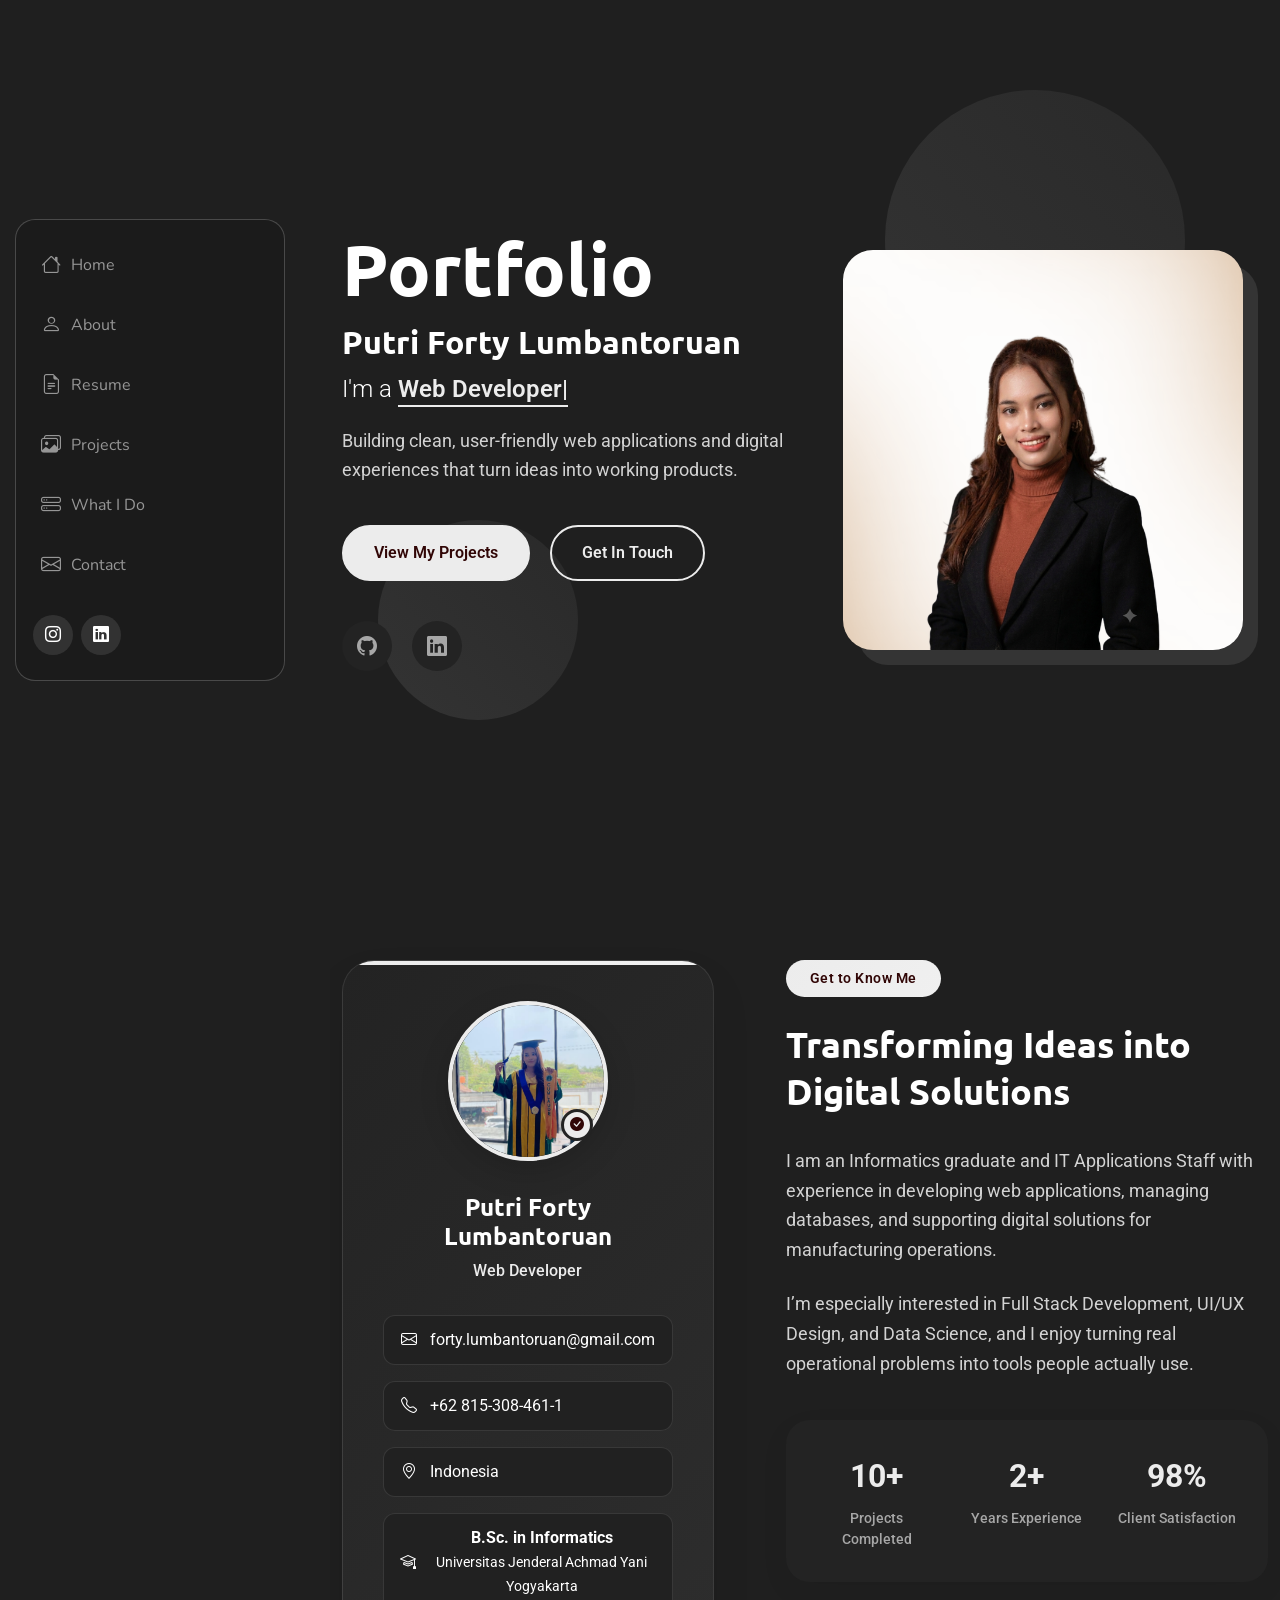
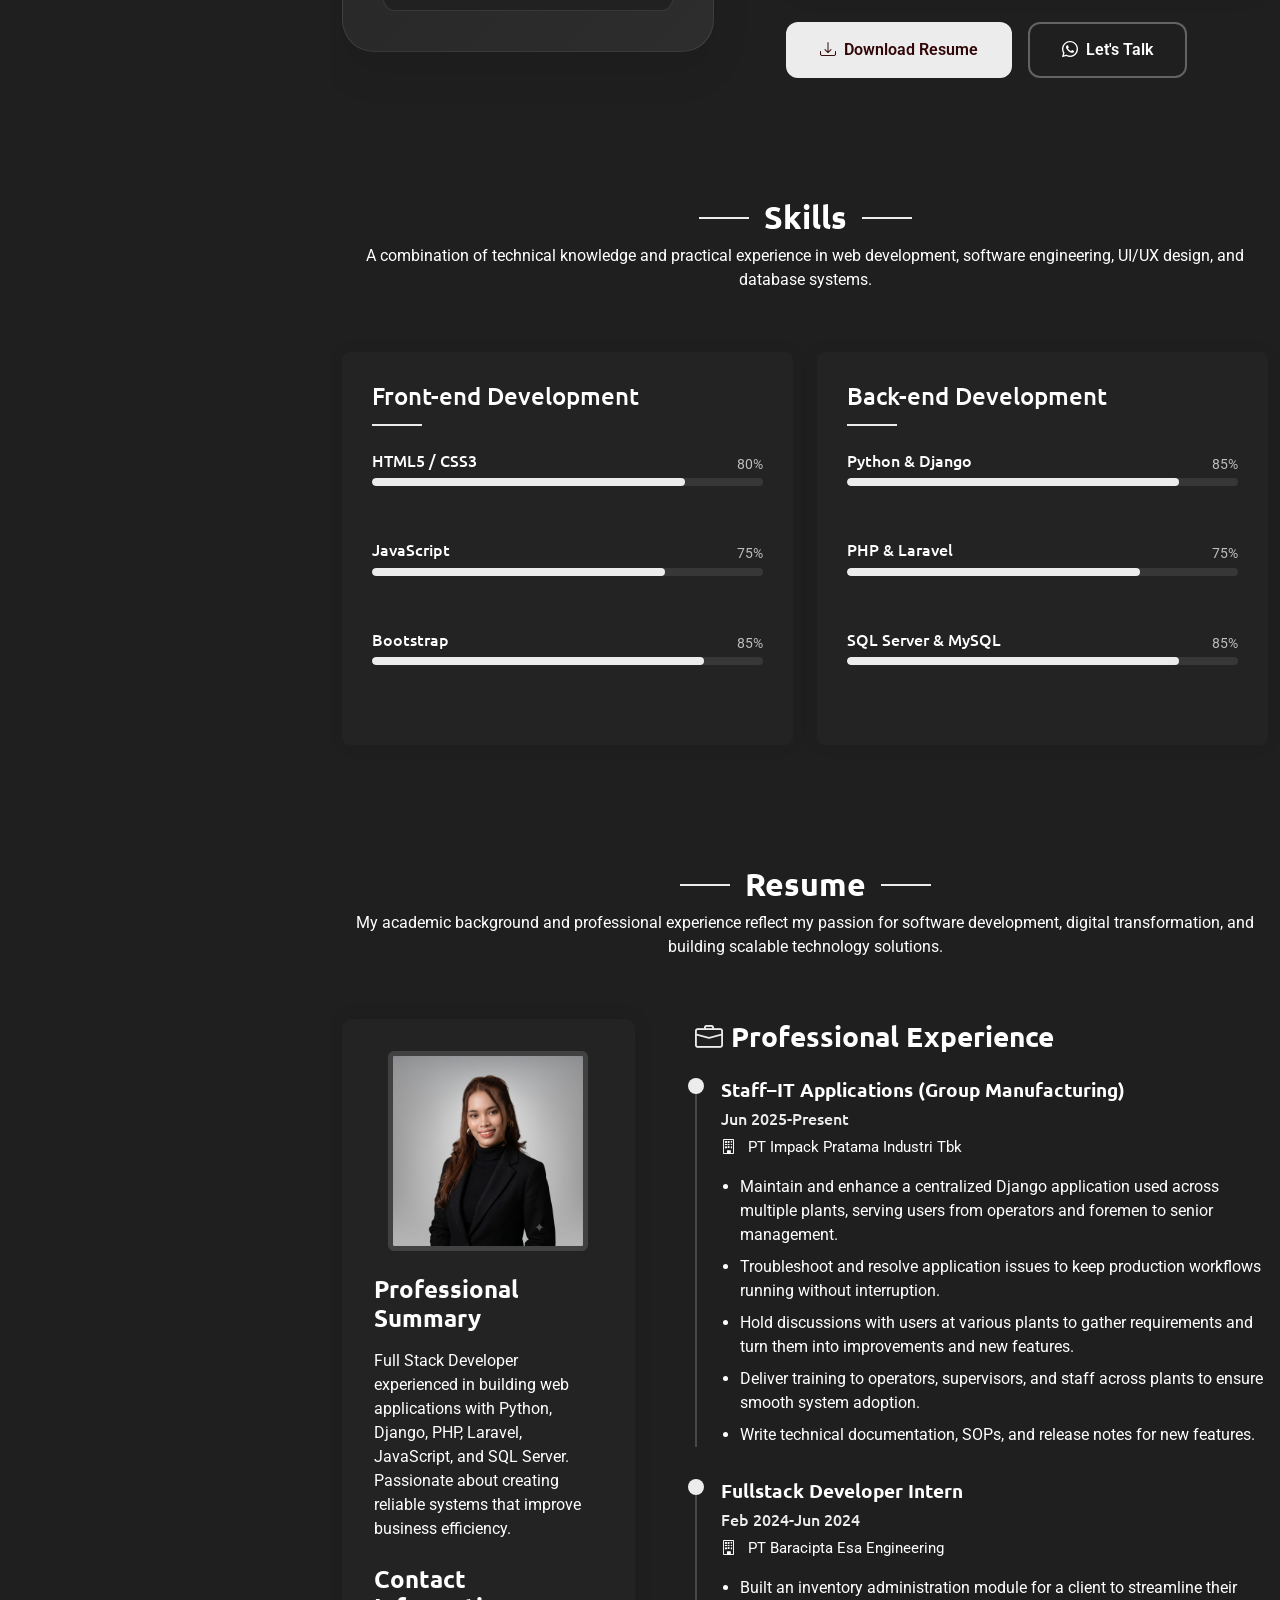
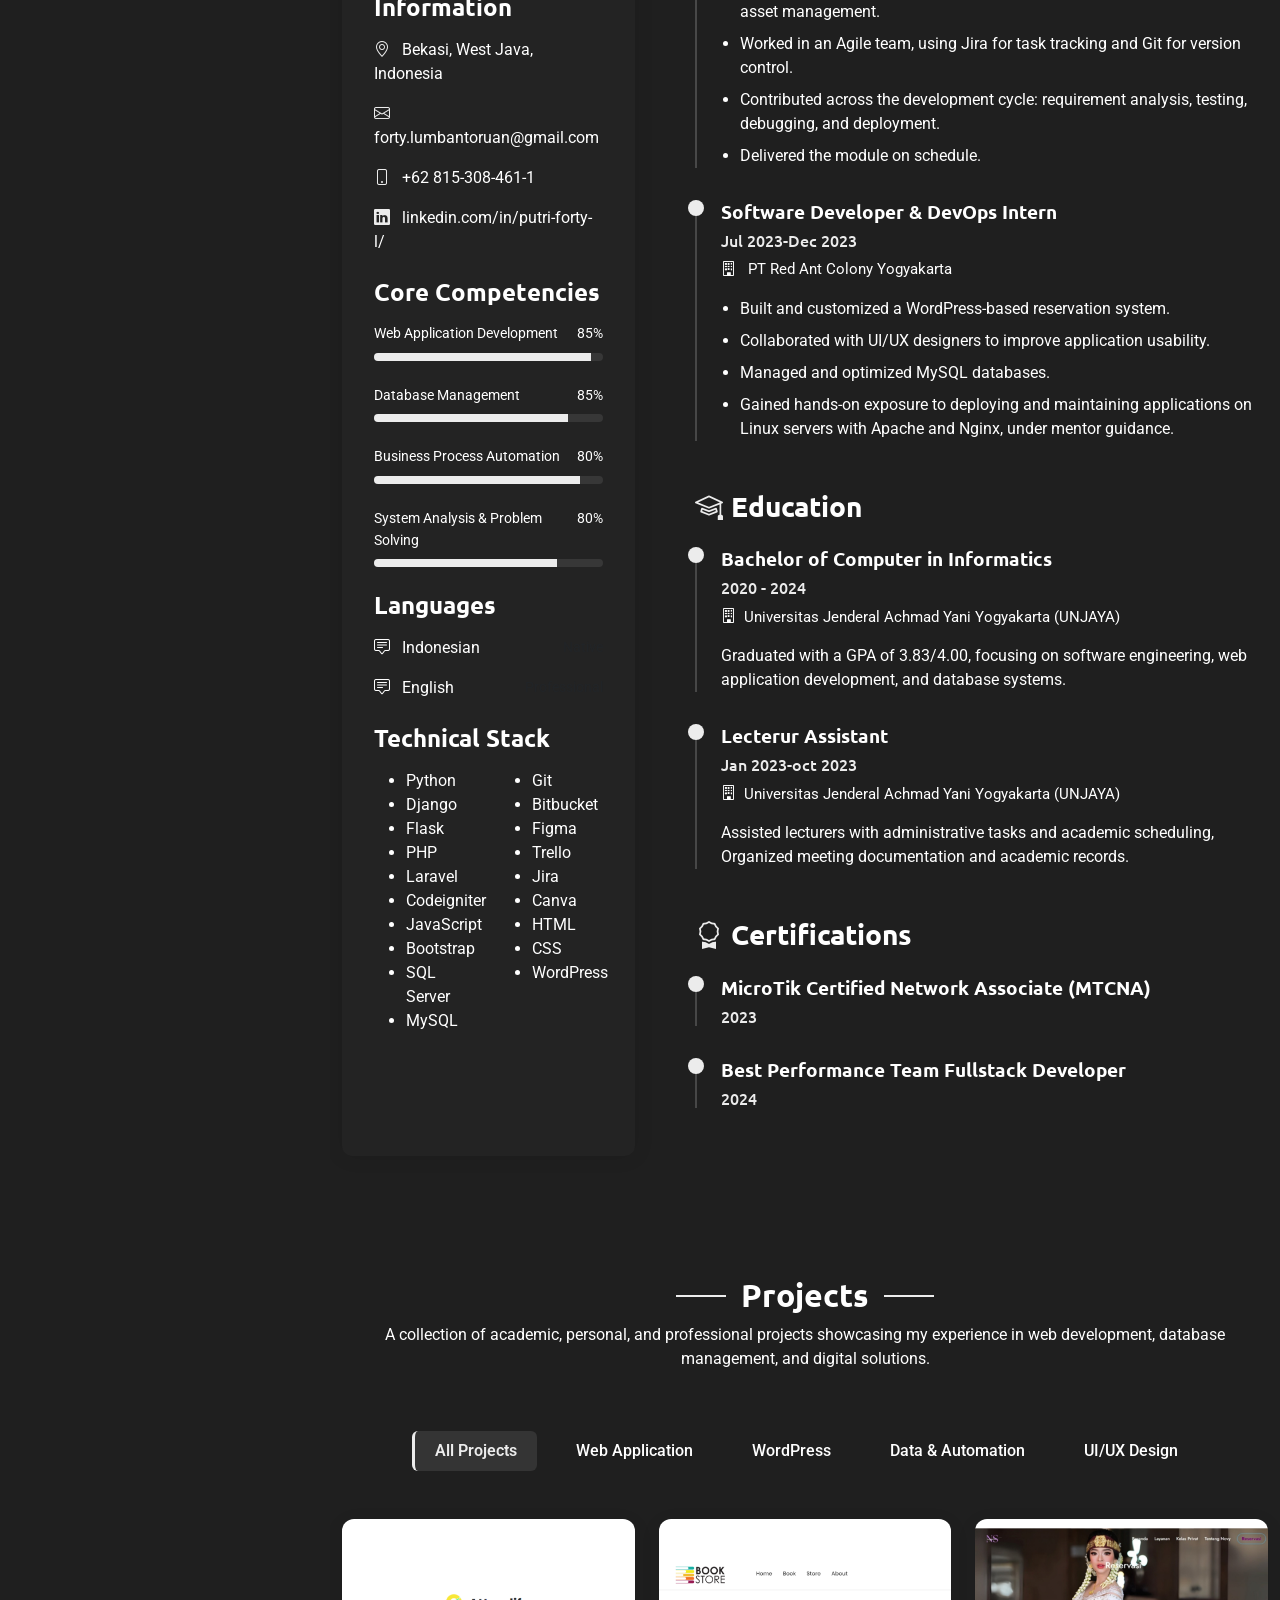
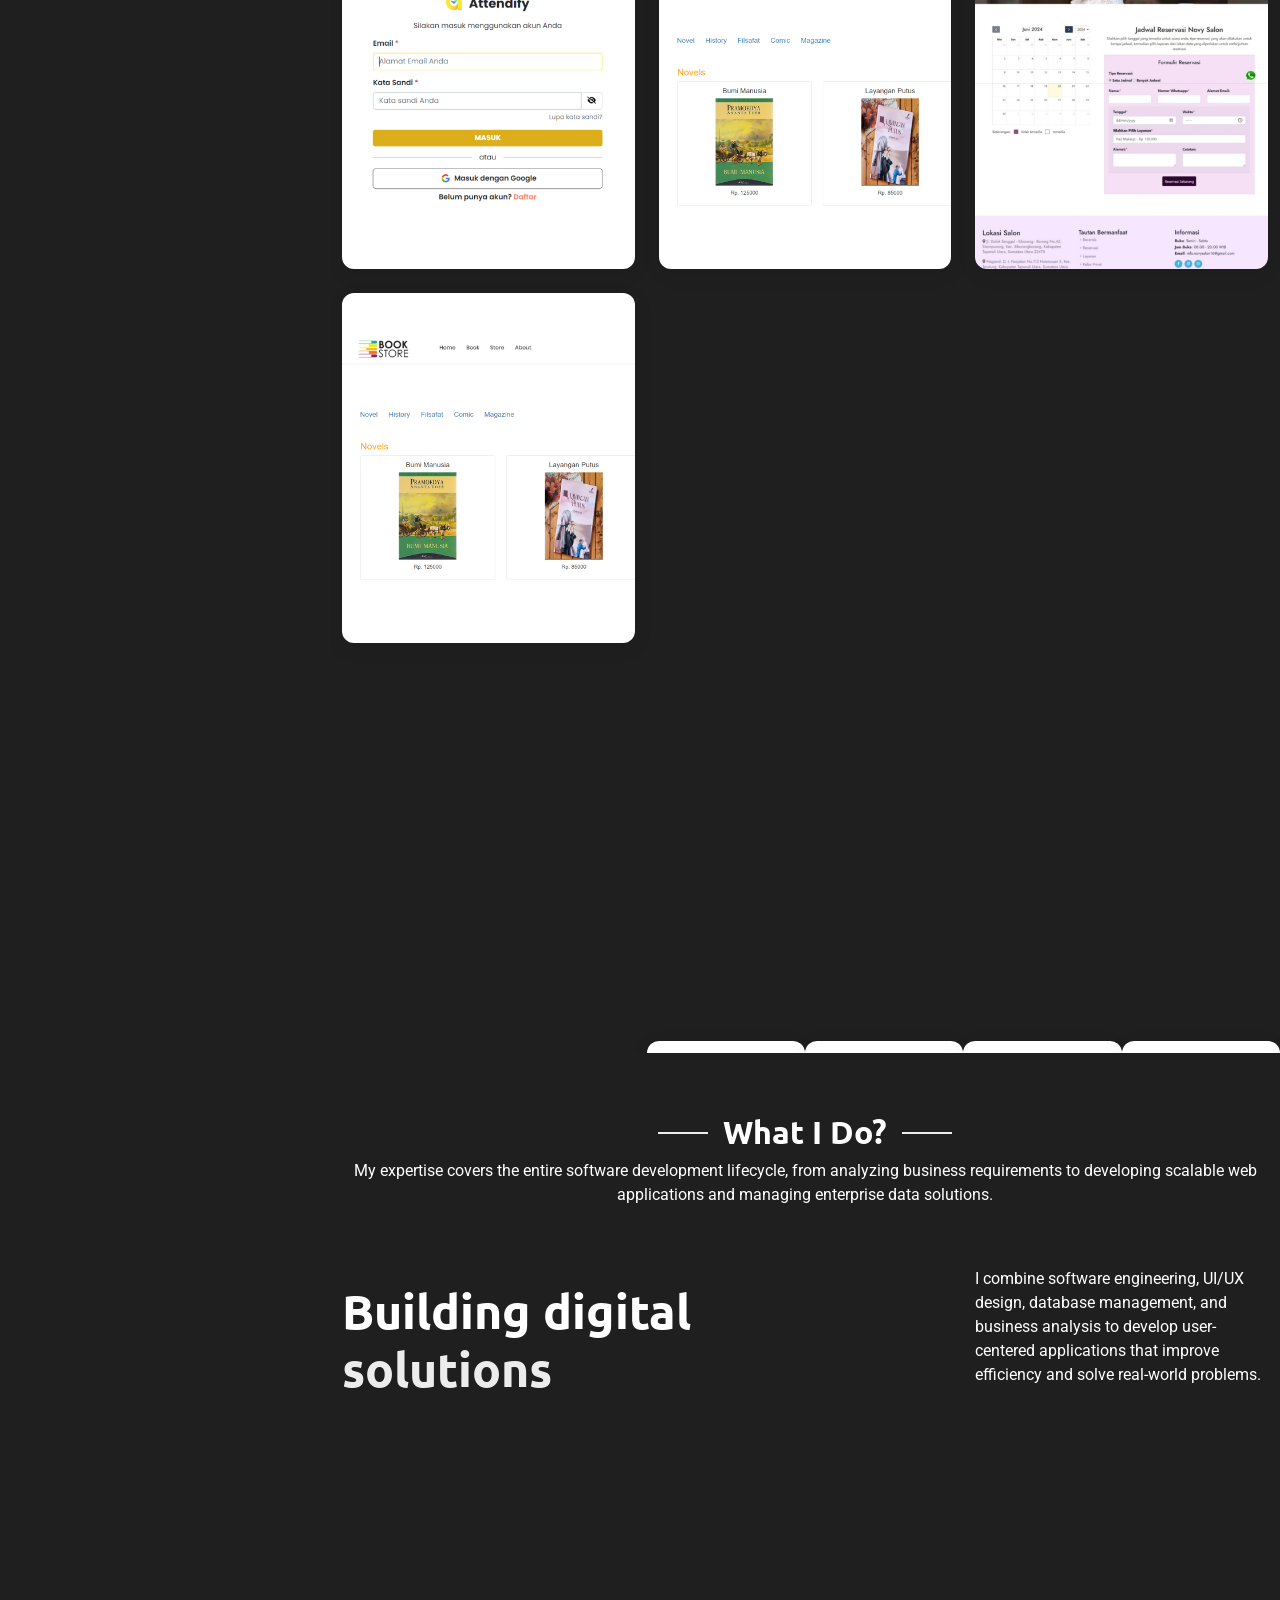
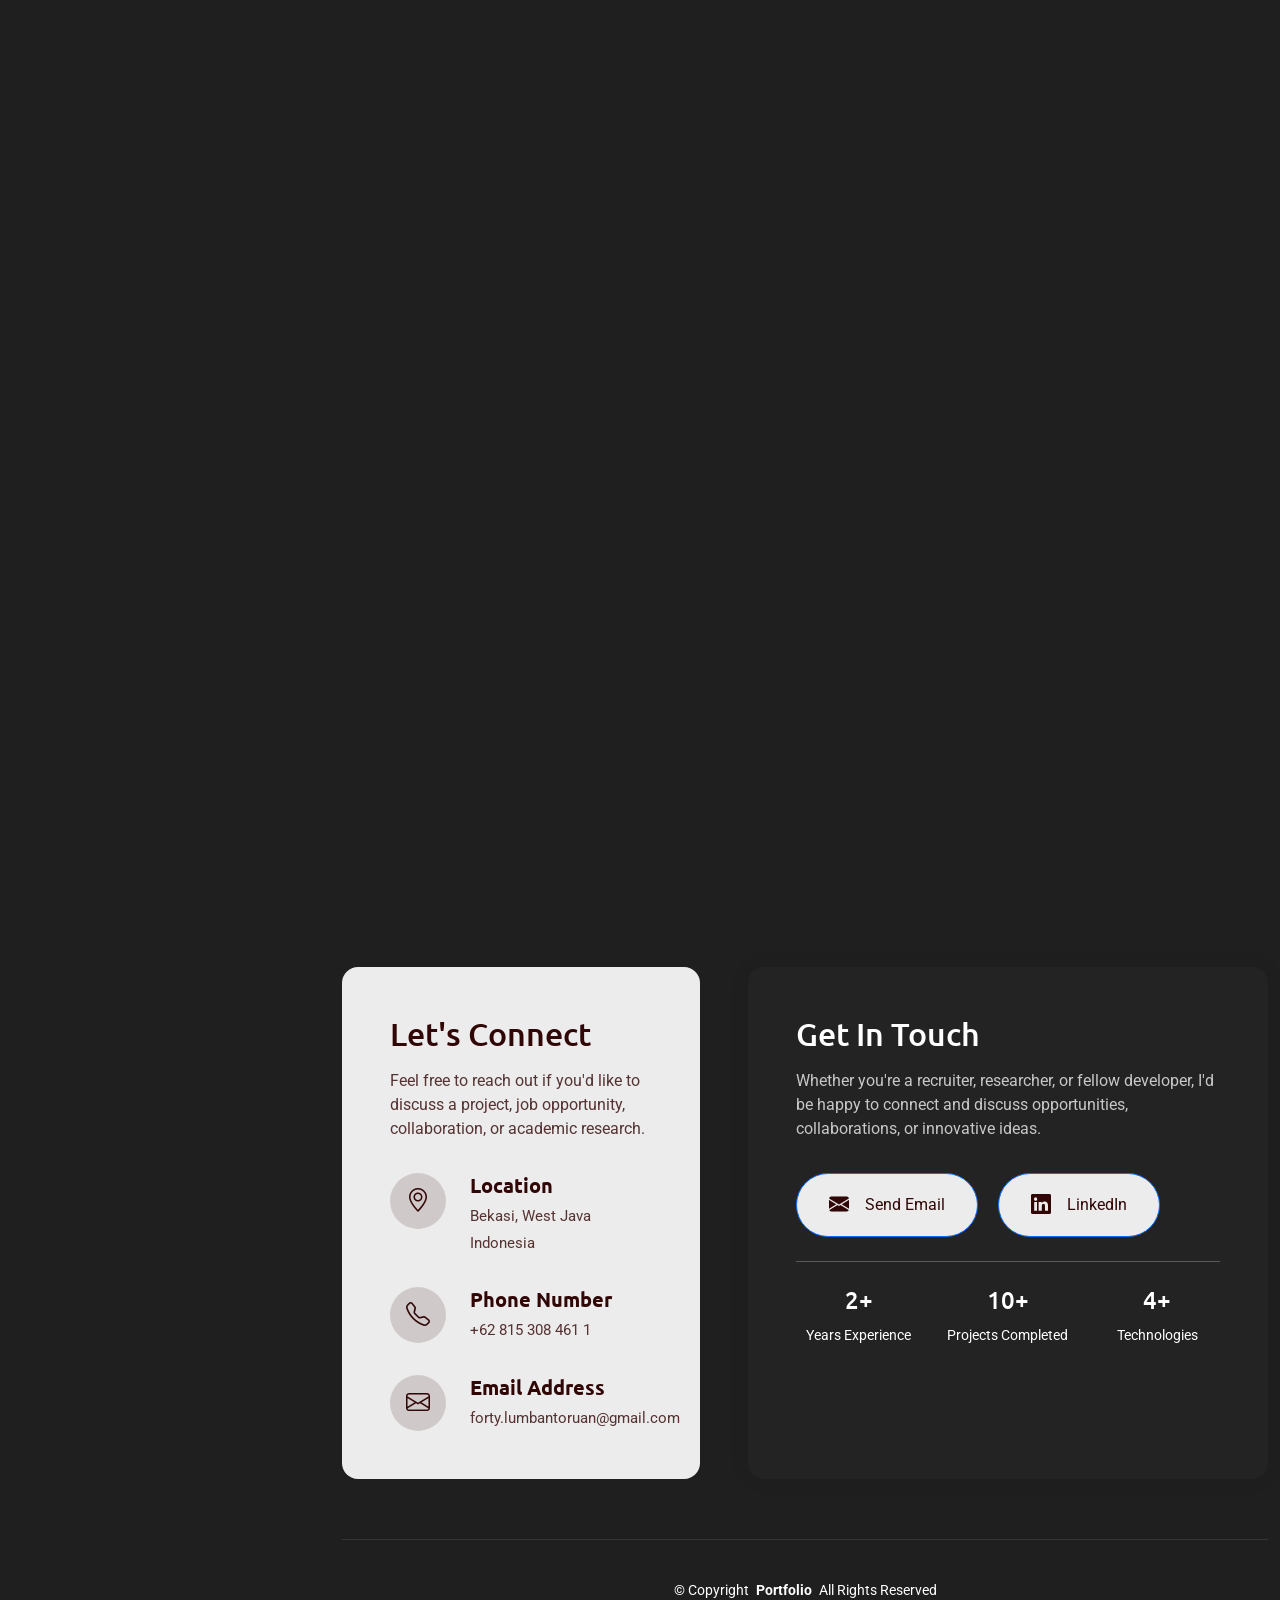
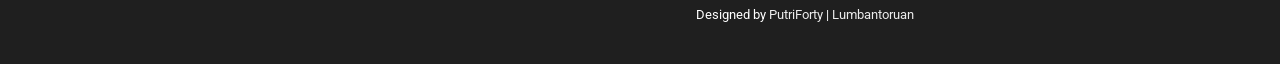
==== index.html @ 6dafd7f1 "Uncomment portfolio item in index.html" ====
<!DOCTYPE html>
<html lang="en">

<head>
  <meta charset="utf-8">
  <meta content="width=device-width, initial-scale=1.0" name="viewport">
  <title>Portfolio - Putri Forty Lumbantoruan</title>
  <meta name="description" content="">
  <meta name="keywords" content="">

  <!-- Favicons -->
  <link href="assets/img/favicon.png" rel="icon">
  <link href="assets/img/apple-touch-icon.png" rel="apple-touch-icon">

  <!-- Fonts -->
  <link href="https://fonts.googleapis.com" rel="preconnect">
  <link href="https://fonts.gstatic.com" rel="preconnect" crossorigin>
  <link href="https://fonts.googleapis.com/css2?family=Roboto:ital,wght@0,100;0,300;0,400;0,500;0,700;0,900;1,100;1,300;1,400;1,500;1,700;1,900&family=Ubuntu:ital,wght@0,300;0,400;0,500;0,700;1,300;1,400;1,500;1,700&family=Nunito:ital,wght@0,200;0,300;0,400;0,500;0,600;0,700;0,800;0,900;1,200;1,300;1,400;1,500;1,600;1,700;1,800;1,900&display=swap" rel="stylesheet">

  <!-- Vendor CSS Files -->
  <link href="assets/vendor/bootstrap/css/bootstrap.min.css" rel="stylesheet">
  <link href="assets/vendor/bootstrap-icons/bootstrap-icons.css" rel="stylesheet">
  <link href="assets/vendor/aos/aos.css" rel="stylesheet">
  <link href="assets/vendor/glightbox/css/glightbox.min.css" rel="stylesheet">
  <link href="assets/vendor/swiper/swiper-bundle.min.css" rel="stylesheet">
  
  <!-- Main CSS File -->
  <link href="assets/css/main.css" rel="stylesheet">

</head>

<body class="index-page">
  <header id="header" class="header dark-background d-flex flex-column justify-content-center">
    <i class="header-toggle d-xl-none bi bi-list"></i>
    <div class="header-container d-flex flex-column align-items-start">
      <nav id="navmenu" class="navmenu">
        <ul>
          <li><a href="#home" class="active"><i class="bi bi-house navicon"></i>Home</a></li>
          <li><a href="#about"><i class="bi bi-person navicon"></i> About</a></li>
          <li><a href="#resume"><i class="bi bi-file-earmark-text navicon"></i> Resume</a></li>
          <li><a href="#portfolio"><i class="bi bi-images navicon"></i> Projects</a></li>
          <li><a href="#services"><i class="bi bi-hdd-stack navicon"></i> What I Do</a></li>
          <li><a href="#contact"><i class="bi bi-envelope navicon"></i> Contact</a></li>
        </ul>
      </nav>

      <div class="social-links text-center">
        <!-- <a href="#" class="twitter"><i class="bi bi-twitter-x"></i></a>
        <a href="#" class="facebook"><i class="bi bi-facebook"></i></a> -->
        <a href="https://www.instagram.com/pfortyyy" class="instagram"><i class="bi bi-instagram"></i></a>
        <!-- <a href="#" class="google-plus"><i class="bi bi-skype"></i></a> -->
        <a href="https://www.linkedin.com/in/putri-forty-l/" class="linkedin"><i class="bi bi-linkedin"></i></a>
      </div>

    </div>

  </header>

  <main class="main">

    <!-- Hero Section -->
    <section id="hero" class="hero section">

      <div class="background-elements">
        <div class="bg-circle circle-1"></div>
        <div class="bg-circle circle-2"></div>
      </div>

      <div class="hero-content">

        <div class="container">
          <div class="row align-items-center">

            <div class="col-lg-6" data-aos="fade-right" data-aos-delay="100">
              <div class="hero-text">
                <h1>Portfolio<span class="accent-text"></span></h1>
                <h2>Putri Forty Lumbantoruan</h2>
                <p class="lead">I'm a <span class="typed" data-typed-items="Web Developer, UI/UX Designer, Wordpress Developer"></span></p>
                <p class="description">
                  Building clean, user-friendly web applications and digital experiences that turn ideas into working products.
                </p>

                <div class="hero-actions">
                  <a href="#portfolio" class="btn btn-primary">View My Projects</a>
                  <a href="#contact" class="btn btn-outline">Get In Touch</a>
                </div>

                <div class="social-links">
                  <!-- <a href="#"><i class="bi bi-dribbble"></i></a>
                  <a href="#"><i class="bi bi-behance"></i></a> -->
                  <a href="https://github.com/pfortyyy/"><i class="bi bi-github"></i></a>
                  <a href="https://www.linkedin.com/in/putri-forty-l/"><i class="bi bi-linkedin"></i></a>
                </div>
              </div>
            </div>

            <div class="col-lg-6" data-aos="fade-left" data-aos-delay="200">
              <div class="hero-visual">
                <div class="profile-container">
                  <div class="profile-background"></div>
                  <img src="assets/img/profile/profile1.png" alt="Putri Forty" class="profile-image">
                </div>
              </div>
            </div>

          </div>
        </div>
      </div>

    </section><!-- /Hero Section -->

    <!-- About Section -->
    <section id="about" class="about section">

      <div class="container" data-aos="fade-up" data-aos-delay="100">

        <div class="row">
          <div class="col-lg-5" data-aos="zoom-in" data-aos-delay="200">
            <div class="profile-card">
              <div class="profile-header">
                <div class="profile-image">
                  <img src="assets/img/profile/profile-square-3.png" alt="Profile Image" class="img-fluid">
                </div>
                <div class="profile-badge">
                  <i class="bi bi-check-circle-fill"></i>
                </div>
              </div>

              <div class="profile-content">
                <h3>Putri Forty Lumbantoruan</h3>
                <p class="profession">Web Developer</p>

                <div class="contact-links">
                  <a href="mailto:forty.lumbantoruan@gmail.com" class="contact-item">
                    <i class="bi bi-envelope"></i>
                    forty.lumbantoruan@gmail.com
                  </a>
                  <a href="tel:+15551234567" class="contact-item">
                    <i class="bi bi-telephone"></i>
                    +62 815-308-461-1
                  </a>
                  <a href="#" class="contact-item">
                    <i class="bi bi-geo-alt"></i>
                    Indonesia
                  </a>
                  <div class="contact-item">
                      <i class="bi bi-mortarboard"></i>
                      <div>
                          <strong>B.Sc. in Informatics</strong><br>
                          <small>Universitas Jenderal Achmad Yani Yogyakarta</small>
                      </div>
                  </div>
                </div>
              </div>
            </div>
          </div>

          <div class="col-lg-7" data-aos="fade-left" data-aos-delay="300">
            <div class="about-content">
              <div class="section-header">
                <span class="badge-text">Get to Know Me</span>
                <h2>Transforming Ideas into Digital Solutions</h2>
              </div>

              <div class="description">
                <p>
                  I am an Informatics graduate and IT Applications Staff with experience in developing web applications, 
                  managing databases, and supporting digital solutions for manufacturing operations.
                </p>

                <p>
                   I’m especially interested in Full Stack Development, UI/UX Design, and Data Science, and I enjoy turning
                    real operational problems into tools people actually use.
                </p>
              </div>

              <div class="stats-grid">
                <div class="stat-item">
                  <div class="stat-number">10+</div>
                  <div class="stat-label">Projects Completed</div>
                </div>
                <div class="stat-item">
                  <div class="stat-number">2+</div>
                  <div class="stat-label">Years Experience</div>
                </div>
                <div class="stat-item">
                  <div class="stat-number">98%</div>
                  <div class="stat-label">Client Satisfaction</div>
                </div>
              </div>

              <!-- <div class="details-grid">
                <div class="detail-row">
                  <div class="detail-item">
                    <span class="detail-label">Specialization</span>
                    <span class="detail-value">Web Development</span>
                  </div>
                  <div class="detail-item">
                    <span class="detail-label">Experience Level</span>
                    <span class="detail-value">Fullstack Developer</span>
                  </div>
                </div>
              </div> -->

              <div class="cta-section">
                <a href="assets/pdf/CV-Putri Forty Lumbantoruan.pdf" class="btn btn-primary">
                  <i class="bi bi-download"></i>
                  Download Resume
                </a>
               <a href="https://wa.me/628153084611?text=Hello%20Putri,%20I%20visited%20your%20portfolio%20and%20would%20like%20to%20connect."
                  target="_blank"
                  class="btn btn-outline">
                  <i class="bi bi-whatsapp"></i>
                  Let's Talk
                </a>
              </div>
            </div>
          </div>
        </div>

      </div>

    </section>

    <!-- Skills Section -->
    <section id="skills" class="skills section">

      <!-- Section Title -->
      <div class="container section-title" data-aos="fade-up">
        <h2>Skills</h2>
        <p>A combination of technical knowledge and practical experience in web development, software engineering, UI/UX design, and database systems.</p>
      </div><!-- End Section Title -->

      <div class="container" data-aos="fade-up" data-aos-delay="100">

       <div class="row">
        <div class="col-lg-6">
          <div class="skills-category" data-aos="fade-up" data-aos-delay="200">
            <h3>Front-end Development</h3>

            <div class="skills-animation">

              <div class="skill-item">
                <div class="d-flex justify-content-between align-items-center">
                  <h4>HTML5 / CSS3</h4>
                  <span class="skill-percentage">80%</span>
                </div>
                <div class="progress">
                  <div class="progress-bar" role="progressbar" aria-valuenow="80" aria-valuemin="0" aria-valuemax="100"></div>
                </div>
                <div class="skill-tooltip">
                  Building responsive and semantic web interfaces.
                </div>
              </div>

              <div class="skill-item">
                <div class="d-flex justify-content-between align-items-center">
                  <h4>JavaScript</h4>
                  <span class="skill-percentage">75%</span>
                </div>
                <div class="progress">
                  <div class="progress-bar" role="progressbar" aria-valuenow="75" aria-valuemin="0" aria-valuemax="100"></div>
                </div>
                <div class="skill-tooltip">
                  Developing interactive and dynamic web functionality.
                </div>
              </div>

              <div class="skill-item">
                <div class="d-flex justify-content-between align-items-center">
                  <h4>Bootstrap</h4>
                  <span class="skill-percentage">85%</span>
                </div>
                <div class="progress">
                  <div class="progress-bar" role="progressbar" aria-valuenow="85" aria-valuemin="0" aria-valuemax="100"></div>
                </div>
                <div class="skill-tooltip">
                  Creating responsive and mobile-friendly user interfaces.
                </div>
              </div>

            </div>
          </div>
        </div>

        <div class="col-lg-6">
          <div class="skills-category" data-aos="fade-up" data-aos-delay="300">
            <h3>Back-end Development</h3>

            <div class="skills-animation">

              <div class="skill-item">
                <div class="d-flex justify-content-between align-items-center">
                  <h4>Python & Django</h4>
                  <span class="skill-percentage">85%</span>
                </div>
                <div class="progress">
                  <div class="progress-bar" role="progressbar" aria-valuenow="85" aria-valuemin="0" aria-valuemax="100"></div>
                </div>
                <div class="skill-tooltip">
                  Building scalable web applications, & automation solutions.
                </div>
              </div>

              <div class="skill-item">
                <div class="d-flex justify-content-between align-items-center">
                  <h4>PHP & Laravel</h4>
                  <span class="skill-percentage">75%</span>
                </div>
                <div class="progress">
                  <div class="progress-bar" role="progressbar" aria-valuenow="75" aria-valuemin="0" aria-valuemax="100"></div>
                </div>
                <div class="skill-tooltip">
                  MVC-based web applications & business systems.
                </div>
              </div>

              <div class="skill-item">
                <div class="d-flex justify-content-between align-items-center">
                  <h4>SQL Server & MySQL</h4>
                  <span class="skill-percentage">85%</span>
                </div>
                <div class="progress">
                  <div class="progress-bar" role="progressbar" aria-valuenow="85" aria-valuemin="0" aria-valuemax="100"></div>
                </div>
                <div class="skill-tooltip">
                  Database design, query optimization, stored procedures, & data management.
                </div>
              </div>

            </div>
          </div>
        </div>
      </div>

    </section><!-- /Skills Section -->

    <!-- Resume Section -->
    <section id="resume" class="resume section">

      <!-- Section Title -->
      <div class="container section-title" data-aos="fade-up">
        <h2>Resume</h2>
        <p> My academic background and professional experience reflect my passion for software development, digital transformation, and building scalable technology solutions.</p>
      </div><!-- End Section Title -->

      <div class="container" data-aos="fade-up" data-aos-delay="100">

        <div class="row gy-4">
          <!-- Left column with summary and contact -->
          <div class="col-lg-4">
            <div class="resume-side" data-aos="fade-right" data-aos-delay="100">
              <div class="profile-img mb-4">
                <img src="assets/img/profile/profile-square-2.png" alt="Profile" class="img-fluid rounded">
              </div>

              <h3>Professional Summary</h3>
              <p>
                Full Stack Developer experienced in building web applications with Python, Django, PHP, Laravel, JavaScript, and SQL Server. Passionate about creating reliable systems that improve business efficiency.
              </p>
              <h3 class="mt-4">Contact Information</h3>
              <ul class="contact-info list-unstyled">
                <li><i class="bi bi-geo-alt"></i> Bekasi, West Java, Indonesia</li>
                <li><i class="bi bi-envelope"></i> forty.lumbantoruan@gmail.com</li>
                <li><i class="bi bi-phone"></i> +62 815-308-461-1</li>
                <li><i class="bi bi-linkedin"></i> linkedin.com/in/putri-forty-l/</li>
              </ul>

              <div class="skills-animation mt-4">
                <h3>Core Competencies</h3>
                <div class="skill-item">
                  <div class="d-flex justify-content-between">
                    <span>Web Application Development</span>
                    <span>85%</span>
                  </div>
                  <div class="progress">
                    <div class="progress-bar" role="progressbar" aria-valuenow="95" aria-valuemin="0" aria-valuemax="100"></div>
                  </div>
                </div>

                <div class="skill-item">
                  <div class="d-flex justify-content-between">
                    <span>Database Management</span>
                    <span>85%</span>
                  </div>
                  <div class="progress">
                    <div class="progress-bar" role="progressbar" aria-valuenow="85" aria-valuemin="0" aria-valuemax="100"></div>
                  </div>
                </div>

                <div class="skill-item">
                  <div class="d-flex justify-content-between">
                    <span>Business Process Automation</span>
                    <span>80%</span>
                  </div>
                  <div class="progress">
                    <div class="progress-bar" role="progressbar" aria-valuenow="90" aria-valuemin="0" aria-valuemax="100"></div>
                  </div>
                </div>

                <div class="skill-item">
                  <div class="d-flex justify-content-between">
                    <span>System Analysis & Problem Solving</span>
                    <span>80%</span>
                  </div>
                  <div class="progress">
                    <div class="progress-bar" role="progressbar" aria-valuenow="80" aria-valuemin="0" aria-valuemax="100"></div>
                  </div>
                </div>
              </div>
              <div class="mt-4">
                <h3 class="mt-4">Languages</h3>
                <ul class="list-unstyled mt-3">
                    <li class="d-flex align-items-center justify-content-between mb-3">
                        <div>
                            <i class="bi bi-chat-square-text me-2"></i>
                            Indonesian
                        </div>
                        <small class="text-muted">Native</small>
                    </li>
                    <li class="d-flex align-items-center justify-content-between">
                        <div>
                            <i class="bi bi-chat-square-text me-2"></i>
                            English
                        </div>
                        <small class="text-muted">Professional</small>
                    </li>
                </ul>
              </div>
              <div class="mt-4">
                  <h3>Technical Stack</h3>
                  <div class="row mt-3">
                      <div class="col-md-6">
                          <ul>
                              <li>Python</li>
                              <li>Django</li>
                              <li>Flask</li>
                              <li>PHP</li>
                              <li>Laravel</li>
                              <li>Codeigniter</li>
                              <li>JavaScript</li>
                              <li>Bootstrap</li>
                              <li>SQL Server</li>
                              <li>MySQL</li>
                          </ul>
                      </div>
                      <div class="col-md-6">
                          <ul>
                              <li>Git</li>
                              <li>Bitbucket</li>
                              <li>Figma</li>
                              <li>Trello</li>
                              <li>Jira</li>
                              <li>Canva</li>
                              <li>HTML</li>
                              <li>CSS</li>
                              <li>WordPress</li>
                          </ul>
                      </div>
                  </div>
              </div>
            </div>
          </div>

          <!-- Right column with experience and education -->
          <div class="col-lg-8 ps-4 ps-lg-5">
            <!-- Experience Section -->
            <div class="resume-section" data-aos="fade-up">
              <h3><i class="bi bi-briefcase me-2"></i>Professional Experience</h3>

              <div class="resume-item">
                <h4>Staff–IT Applications (Group Manufacturing)</h4>
                <h5>Jun 2025-Present</h5>
                <p class="company"><i class="bi bi-building"></i> PT Impack Pratama Industri Tbk</p>
                <ul>
                  <li>Maintain and enhance a centralized Django application used across multiple plants, serving users from operators and foremen to senior management.</li>
                  <li>Troubleshoot and resolve application issues to keep production workflows running without interruption.</li>
                  <li>Hold discussions with users at various plants to gather requirements and turn them into improvements and new features.</li>
                  <li>Deliver training to operators, supervisors, and staff across plants to ensure smooth system adoption.</li>
                  <li>Write technical documentation, SOPs, and release notes for new features.</li>
                </ul>
              </div>

              <div class="resume-item">
                <h4>Fullstack Developer Intern</h4>
                <h5>Feb 2024-Jun 2024</h5>
                <p class="company"><i class="bi bi-building"></i> PT Baracipta Esa Engineering</p>
                <ul>
                  <li>Built an inventory administration module for a client to streamline their asset management.</li>
                  <li>Worked in an Agile team, using Jira for task tracking and Git for version control.</li>
                  <li>Contributed across the development cycle: requirement analysis, testing, debugging, and deployment.</li>
                  <li>Delivered the module on schedule.</li>
                </ul>
              </div>

              <div class="resume-item">
                <h4>Software Developer & DevOps Intern</h4>
                <h5>Jul 2023-Dec 2023</h5>
                <p class="company"><i class="bi bi-building"></i> PT Red Ant Colony Yogyakarta</p>
                <ul>
                  <li>Built and customized a WordPress-based reservation system.</li>
                  <li>Collaborated with UI/UX designers to improve application usability.</li>
                  <li>Managed and optimized MySQL databases.</li>
                  <li>Gained hands-on exposure to deploying and maintaining applications on Linux servers with Apache and Nginx, under mentor guidance.</li>
                </ul>
              </div>
            </div>

            <!-- Education Section -->
            <div class="resume-section" data-aos="fade-up" data-aos-delay="100">
              <h3><i class="bi bi-mortarboard me-2"></i>Education</h3>

              <!-- <div class="resume-item">
                <h4>Master of Science in Computer Science</h4>
                <h5>2017-2019</h5>
                <p class="company"><i class="bi bi-building"></i> Stanford University</p>
                <p>Specialized in Artificial Intelligence and Machine Learning. Graduated with honors.</p>
              </div> -->

              <div class="resume-item">
                <h4>Bachelor of Computer in Informatics</h4>
                <h5>2020 - 2024</h5>
                <p class="company"><i class="bi bi-building"></i>Universitas Jenderal Achmad Yani Yogyakarta (UNJAYA)</p>
                <p>Graduated with a GPA of 3.83/4.00, focusing on software engineering, web application development, and database systems.</p>
              </div>

              <div class="resume-item">
                <h4>Lecterur Assistant</h4>
                <h5>Jan 2023-oct 2023</h5>
                <p class="company"><i class="bi bi-building"></i>Universitas Jenderal Achmad Yani Yogyakarta (UNJAYA)</p>
                <p>Assisted lecturers with administrative tasks and academic scheduling, Organized meeting documentation and academic records.</p>
              </div>
            </div>

            <!-- Certifications Section -->
            <div class="resume-section" data-aos="fade-up" data-aos-delay="200">
              <h3><i class="bi bi-award me-2"></i>Certifications</h3>

              <div class="resume-item">
                <h4>MicroTik Certified Network Associate (MTCNA)</h4>
                <h5>2023</h5>
              </div>

              <div class="resume-item">
                <h4>Best Performance Team Fullstack Developer</h4>
                <h5>2024</h5>
              </div>
            </div>
          </div>
        </div>

      </div>

    </section><!-- /Resume Section -->

    <!-- Portfolio Section -->
    <section id="portfolio" class="portfolio section">
      <!-- Section Title -->
      <div class="container section-title" data-aos="fade-up">
        <h2>Projects</h2>
        <p> A collection of academic, personal, and professional projects showcasing my experience in web development, database management, and digital solutions.</p>
      </div><!-- End Section Title -->
      <!-- <div class="container" data-aos="fade-up" data-aos-delay="100">
        <div class="isotope-layout" data-default-filter="*" data-layout="masonry" data-sort="original-order">

          <div class="row">
            <div class="col-lg-3 filter-sidebar">
              <div class="filters-wrapper" data-aos="fade-right" data-aos-delay="150">
                <ul class="portfolio-filters isotope-filters">
                  <li data-filter="*" class="filter-active">All Projects</li>
                  <li data-filter=".filter-web">Web Application</li>
                  <li data-filter=".filter-wordpress">Wordpress Development</li>
                  <li data-filter=".filter-automotive">Data & Automation</li>
                  <li data-filter=".filter-design">UI/UX Design</li>
                </ul>
              </div>
            </div>

            <div class="col-lg-9">
              <div class="row gy-4 portfolio-container isotope-container" data-aos="fade-up" data-aos-delay="200"> -->
          <div class="container" data-aos="fade-up" data-aos-delay="100">
            <div class="isotope-layout"
                data-default-filter="*"
                data-layout="fitRows"
                data-sort="original-order">
                <!-- Filter -->
                <ul class="portfolio-filters isotope-filters d-flex justify-content-center flex-wrap gap-3 mb-5">
                    <li data-filter="*" class="filter-active">All Projects</li>
                    <li data-filter=".filter-web">Web Application</li>
                    <li data-filter=".filter-wordpress">WordPress</li>
                    <li data-filter=".filter-automotive">Data & Automation</li>
                    <li data-filter=".filter-design">UI/UX Design</li>
                </ul>
                <!-- Projects -->
                <div class="row gy-4 portfolio-container isotope-container">
                  <div class="col-lg-4 col-md-6 portfolio-item isotope-item filter-web">
                <!-- <div class="col-lg-6 col-md-6 portfolio-item isotope-item filter-web"> -->
                  <div class="portfolio-wrap">
                    <img src="assets/img/portfolio/potrait/portofolio-potrait-1.png" class="img-fluid" alt="Portfolio Image" loading="lazy">
                    <div class="portfolio-info">
                      <div class="content">
                        <span class="category">Web Application</span>
                        <h4>Attendify.id</h4>
                        <div class="portfolio-links">
                          <a href="assets/img/portfolio/potrait/portofolio-potrait-1.png" class="glightbox" title="Attendify"><i class="bi bi-plus-lg"></i></a>
                          <a href="portfolio-details-attendify.html" title="More Details"><i class="bi bi-arrow-right"></i></a>
                        </div>
                      </div>
                    </div>
                  </div>
                </div><!-- End Portfolio Item -->

                <!-- <div class="col-lg-6 col-md-6 portfolio-item isotope-item filter-web"> -->
                  <div class="col-lg-4 col-md-6 portfolio-item isotope-item filter-web">
                  <div class="portfolio-wrap">
                    <img src="assets/img/portfolio/potrait/potrait-bookstore.png" class="img-fluid" alt="Portfolio Image" loading="lazy">
                    <div class="portfolio-info">
                      <div class="content">
                        <span class="category">Web Application</span>
                        <h4>Bookstore</h4>
                        <div class="portfolio-links">
                          <a href="assets/img/portfolio/potrait/potrait-bookstore.png" class="glightbox" title="Bookstore"><i class="bi bi-plus-lg"></i></a>
                          <a href="portofolio-details-bookstore.html" title="More Details"><i class="bi bi-arrow-right"></i></a>
                        </div>
                      </div>
                    </div>
                  </div>
                </div><!-- End Portfolio Item -->

                <!-- <div class="col-lg-6 col-md-6 portfolio-item isotope-item filter-web"> -->
                  <div class="col-lg-4 col-md-6 portfolio-item isotope-item filter-web">
                  <div class="portfolio-wrap">
                    <img src="assets/img/portfolio/potrait/potrait-novysalon.png" class="img-fluid" alt="Portfolio Image" loading="lazy">
                    <div class="portfolio-info">
                      <div class="content">
                        <span class="category">Web Application</span>
                        <h4>Booking Salon</h4>
                        <div class="portfolio-links">
                          <a href="assets/img/portfolio/potrait/potrait-novysalon.png" class="glightbox" title="Booking Salon"><i class="bi bi-plus-lg"></i></a>
                          <a href="portofolio-details-salon.html" title="More Details"><i class="bi bi-arrow-right"></i></a>
                        </div>
                      </div>
                    </div>
                  </div>
                </div><!-- End Portfolio Item -->

                <!-- <div class="col-lg-6 col-md-6 portfolio-item isotope-item filter-web"> -->
                <div class="col-lg-4 col-md-6 portfolio-item isotope-item filter-web">
                  <div class="portfolio-wrap">
                    <img src="assets/img/portfolio/potrait/potrait-bookstore.png" class="img-fluid" alt="Portfolio Image" loading="lazy">
                    <div class="portfolio-info">
                      <div class="content">
                        <span class="category">Web Application</span>
                        <h4>Manufacturing System</h4>
                        <div class="portfolio-links">
                          <a href="assets/img/portfolio/potrait/potrait-bookstore.png" class="glightbox" title="Woodcraft Design"><i class="bi bi-plus-lg"></i></a>
                          <a href="portofolio-details-bookstore.html" title="More Details"><i class="bi bi-arrow-right"></i></a>
                        </div>
                      </div>
                    </div>
                  </div>
                </div>

                <div class="col-lg-6 col-md-6 portfolio-item isotope-item filter-web"> 
                <div class="col-lg-4 col-md-6 portfolio-item isotope-item filter-web">
                  <div class="portfolio-wrap">
                    <img src="assets/img/portfolio/potrait/potrait-secfu.png" class="img-fluid" alt="Portfolio Image" loading="lazy">
                    <div class="portfolio-info">
                      <div class="content">
                        <span class="category">Web Application</span>
                        <h4>Pagilaran</h4>
                        <div class="portfolio-links">
                          <a href="assets/img/portfolio/potrait/potrait-secfu.png" class="glightbox" title="Pagilaran"><i class="bi bi-plus-lg"></i></a>
                          <a href="portofolio-details-secfu.html" title="More Details"><i class="bi bi-arrow-right"></i></a>
                        </div>
                      </div>
                    </div>
                  </div>
                </div>

                <div class="col-lg-4 col-md-6 portfolio-item isotope-item filter-design">
                  <div class="portfolio-wrap">
                    <img src="assets/img/portfolio/potrait/potrait-quement.png" class="img-fluid" alt="Portfolio Image" loading="lazy">
                    <div class="portfolio-info">
                      <div class="content">
                        <span class="category">UI/UX Design</span>
                        <h4>Salon Manangement System</h4>
                        <div class="portfolio-links">
                          <a href="assets/img/portfolio/potrait/potrait-quement.png" class="glightbox" title="Quement Design"><i class="bi bi-plus-lg"></i></a>
                          <a href="portofolio-details-quement.html" title="More Details"><i class="bi bi-arrow-right"></i></a>
                        </div>
                      </div>
                    </div>
                  </div>
                </div>

                <div class="col-lg-4 col-md-6 portfolio-item isotope-item filter-wordpress">
                  <div class="portfolio-wrap">
                    <img src="assets/img/portfolio/potrait/potrait-hotel.png" class="img-fluid" alt="Portfolio Image" loading="lazy">
                    <div class="portfolio-info">
                      <div class="content">
                        <span class="category">Wordpress Development</span>
                        <h4>Booking Hotel</h4>
                        <div class="portfolio-links">
                          <a href="assets/img/portfolio/potrait/potrait-hotel.png" class="glightbox" title="Booking Hotel"><i class="bi bi-plus-lg"></i></a>
                          <a href="portofolio-details-hotel.html" title="More Details"><i class="bi bi-arrow-right"></i></a>
                        </div>
                      </div>
                    </div>
                  </div>
                </div><!-- End Portfolio Item -->

                <div class="col-lg-4 col-md-6 portfolio-item isotope-item filter-wordpress">
                  <div class="portfolio-wrap">
                    <img src="assets/img/portfolio/potrait/potrait-basmi.png" class="img-fluid" alt="Portfolio Image" loading="lazy">
                    <div class="portfolio-info">
                      <div class="content">
                        <span class="category">Wordpress Development</span>
                        <h4>Basmi Store</h4>
                        <div class="portfolio-links">
                          <a href="assets/img/portfolio/potrait/potrait-basmi.png" class="glightbox" title="Basmi store"><i class="bi bi-plus-lg"></i></a>
                          <a href="portofolio-details-basmi.html" title="More Details"><i class="bi bi-arrow-right"></i></a>
                        </div>
                      </div>
                    </div>
                  </div>
                </div><!-- End Portfolio Item -->

                <div class="col-lg-4 col-md-6 portfolio-item isotope-item filter-wordpress">
                  <div class="portfolio-wrap">
                    <img src="assets/img/portfolio/potrait/potrait-pedrostone.png" class="img-fluid" alt="Portfolio Image" loading="lazy">
                    <div class="portfolio-info">
                      <div class="content">
                        <span class="category">WordPress Development</span>
                        <h4>Pedro Stone</h4>
                        <div class="portfolio-links">
                          <a href="assets/img/portfolio/potrait/potrait-pedrostone.png" class="glightbox" title="Pedro Stone"><i class="bi bi-plus-lg"></i></a>
                          <a href="portofolio-details-pedro.html" title="More Details"><i class="bi bi-arrow-right"></i></a>
                        </div>
                      </div>
                    </div>
                  </div>
                </div><!-- End Portfolio Item -->

                <div class="col-lg-4 col-md-6 portfolio-item isotope-item filter-wordpress">
                  <div class="portfolio-wrap">
                    <img src="assets/img/portfolio/potrait/potrait-pedrostone.png" class="img-fluid" alt="Portfolio Image" loading="lazy">
                    <div class="portfolio-info">
                      <div class="content">
                        <span class="category">WordPress Development</span>
                        <h4>Pedro Stone</h4>
                        <div class="portfolio-links">
                          <a href="assets/img/portfolio/potrait/potrait-pedrostone.png" class="glightbox" title="Digital Experience"><i class="bi bi-plus-lg"></i></a>
                          <a href="portfolio-details.html" title="More Details"><i class="bi bi-arrow-right"></i></a>
                        </div>
                      </div>
                    </div>
                  </div>
                </div>

                <div class="col-lg-4 col-md-6 portfolio-item isotope-item filter-wordpress">
                  <div class="portfolio-wrap">
                    <img src="assets/img/portfolio/potrait/potrait-pedrostone.png" class="img-fluid" alt="Portfolio Image" loading="lazy">
                    <div class="portfolio-info">
                      <div class="content">
                        <span class="category">WordPress Development</span>
                        <h4>Pedro Stone</h4>
                        <div class="portfolio-links">
                          <a href="assets/img/portfolio/potrait/potrait-pedrostone.png" class="glightbox" title="Digital Experience"><i class="bi bi-plus-lg"></i></a>
                          <a href="portfolio-details.html" title="More Details"><i class="bi bi-arrow-right"></i></a>
                        </div>
                      </div>
                    </div>
                  </div>
                </div>

              </div><!-- End Portfolio Container -->
            </div>
          </div>

        </div>

      </div>

    </section><!-- /Portfolio Section -->

    <!-- Services Section -->
    <section id="services" class="services section">

      <!-- Section Title -->
      <div class="container section-title" data-aos="fade-up">
        <h2>What I Do?</h2>
        <p>My expertise covers the entire software development lifecycle, from analyzing business requirements to developing scalable web applications and managing enterprise data solutions.</p>
      </div><!-- End Section Title -->

      <div class="container" data-aos="fade-up" data-aos-delay="100">

        <div class="service-header">
          <div class="row align-items-center">
            <div class="col-lg-8 col-md-12">
              <div class="service-intro">
                <h2 class="service-heading">
                  <div>Building digital</div>
                  <div><span>solutions</span></div>
                </h2>
              </div>
            </div>
            <div class="col-lg-4 col-md-12">
              <div class="service-summary">
                <p>
                  I combine software engineering, UI/UX design, database management, and business analysis to develop user-centered applications that improve efficiency and solve real-world problems.
              </p>
                <!-- <a href="services-details.html" class="service-btn">
                  View All 
                  <i class="bi bi-arrow-right"></i>
                </a> -->
              </div>
            </div>
          </div>
        </div>

        <div class="row justify-content-center">
          <div class="col-lg-4 col-md-6" data-aos="fade-up" data-aos-delay="100">
            <div class="service-card position-relative z-1">
              <div class="service-icon">
                <i class="bi bi-palette"></i>
              </div>
              <a href="service-details.html" class="card-action d-flex align-items-center justify-content-center rounded-circle">
                <i class="bi bi-arrow-up-right"></i>
              </a>
              <h3>
                <a href="service-details.html">
                  Web Application <span>Development </span>
                </a>
              </h3>
              <p>
                Design and develop responsive web applications using Python, Django, PHP, Laravel, and modern web technologies.
              </p>
            </div>
          </div>
          <div class="col-lg-4 col-md-6" data-aos="fade-up" data-aos-delay="200">
            <div class="service-card position-relative z-1">
              <div class="service-icon">
                <i class="bi bi-gem"></i>
              </div>
              <a href="service-details.html" class="card-action d-flex align-items-center justify-content-center rounded-circle">
                <i class="bi bi-arrow-up-right"></i>
              </a>
              <h3>
                <a href="service-details.html">
                  Database <span>Management</span>
                </a>
              </h3>
              <p>
                Design, optimize, and manage relational databases using SQL Server and MySQL to ensure efficient and reliable data processing.
              </p>
            </div>
          </div>
          <div class="col-lg-4 col-md-6" data-aos="fade-up" data-aos-delay="300">
            <div class="service-card position-relative z-1">
              <div class="service-icon">
                <i class="bi bi-megaphone"></i>
              </div>
              <a href="service-details.html" class="card-action d-flex align-items-center justify-content-center rounded-circle">
                <i class="bi bi-arrow-up-right"></i>
              </a>
              <h3>
                <a href="service-details.html">
                  Business Process <span>Automation</span>
                </a>
              </h3>
              <p>
               Develop digital solutions to automate workflows, improve operational efficiency, and support manufacturing business processes.
              </p>
            </div>
          </div>
          <div class="col-lg-4 col-md-6" data-aos="fade-up" data-aos-delay="100">
            <div class="service-card position-relative z-1">
              <div class="service-icon">
                <i class="bi bi-code-slash"></i>
              </div>
              <a href="service-details.html" class="card-action d-flex align-items-center justify-content-center rounded-circle">
                <i class="bi bi-arrow-up-right"></i>
              </a>
              <h3>
                <a href="service-details.html">
                  Data Analytics, <span>Reporting</span>
                </a>
              </h3>
              <p>
                Build reporting systems and interactive dashboards to support data-driven decision making.
              </p>
            </div>
          </div>
          <div class="col-lg-4 col-md-6" data-aos="fade-up" data-aos-delay="200">
            <div class="service-card position-relative z-1">
              <div class="service-icon">
                <i class="bi bi-graph-up"></i>
              </div>
              <a href="service-details.html" class="card-action d-flex align-items-center justify-content-center rounded-circle">
                <i class="bi bi-arrow-up-right"></i>
              </a>
              <h3>
                <a href="service-details.html">
                  UI/UX Design
                </a>
              </h3>
              <p>
                Design intuitive user interfaces, create wireframes, prototypes, and user-centered experiences before development.</p>
            </div>
          </div>
          <div class="col-lg-4 col-md-6" data-aos="fade-up" data-aos-delay="300">
            <div class="service-card position-relative z-1">
              <div class="service-icon">
                <i class="bi bi-camera-video"></i>
              </div>
              <a href="service-details.html" class="card-action d-flex align-items-center justify-content-center rounded-circle">
                <i class="bi bi-arrow-up-right"></i>
              </a>
              <h3>
                <a href="service-details.html">
                  System <span>Analysis </span>
                </a>
              </h3>
              <p>
                Analyze business requirements and translate them into effective software solutions.
              </p>
            </div>
          </div>
        </div>

      </div>

    </section><!-- /Services Section -->

    <!-- Contact Section -->
    <section id="contact" class="contact section">

      <!-- Section Title -->
      <div class="container section-title" data-aos="fade-up">
        <h2>Contact</h2>
        <p>I'm always open to discussing new opportunities, collaborations, research, or simply connecting with fellow developers and professionals.</p>
      </div><!-- End Section Title -->

      <div class="container">

        <div class="row g-4 g-lg-5">
          <div class="col-lg-5">
            <div class="info-box">
              <h3>Let's Connect</h3>
              <p>Feel free to reach out if you'd like to discuss a project, job opportunity, collaboration, or academic research.</p>

              <div class="info-item">
                <div class="icon-box">
                  <i class="bi bi-geo-alt"></i>
                </div>
                <div class="content">
                  <h4>Location</h4>
                  <p>Bekasi, West Java</p>
                  <p>Indonesia</p>
                </div>
              </div>

              <div class="info-item">
                <div class="icon-box">
                  <i class="bi bi-telephone"></i>
                </div>
                <div class="content">
                  <h4>Phone Number</h4>
                  <p>+62 815 308 461 1</p>
                </div>
              </div>

              <div class="info-item">
                <div class="icon-box">
                  <i class="bi bi-envelope"></i>
                </div>
                <div class="content">
                  <h4>Email Address</h4>
                  <p>forty.lumbantoruan@gmail.com</p>
                </div>
              </div>
            </div>
          </div>
          <div class="col-lg-7">
            <div class="contact-form">
            <h3>Get In Touch</h3>
            <p>
              Whether you're a recruiter, researcher, or fellow developer,
              I'd be happy to connect and discuss opportunities, collaborations,
              or innovative ideas.
            </p>

            <div class="mt-4">
              <a href="mailto:forty.lumbantoruan@gmail.com" class="btn btn-primary me-3">
                <i class="bi bi-envelope-fill me-2"></i>
                Send Email
              </a>
              <a href="https://www.linkedin.com/in/YOUR-LINKEDIN"
                target="_blank"
                class="btn btn-outline-primary">
                <i class="bi bi-linkedin me-2"></i>
                LinkedIn
              </a>
            </div>
            <hr class="my-4">
            <div class="row text-center">
              <div class="col-4">
                <h4>2+</h4>
                <small>Years Experience</small>
              </div>

              <div class="col-4">
                <h4>10+</h4>
                <small>Projects Completed</small>
              </div>

              <div class="col-4">
                <h4>4+</h4>
                <small>Technologies</small>
              </div>
            </div>
          </div>
        </div>
        </div>

      </div>

    </section><!-- /Contact Section -->

  </main>

  <footer id="footer" class="footer position-relative">

    <div class="container">
      <div class="copyright text-center ">
        <p>© <span>Copyright</span> <strong class="px-1 sitename">Portfolio</strong> <span>All Rights Reserved</span></p>
      </div>
      <div class="credits">
        Designed by <a href="">PutriForty</a> | <a href="">Lumbantoruan</a>
      </div>
    </div>

  </footer>

  <!-- Scroll Top -->
  <a href="#" id="scroll-top" class="scroll-top d-flex align-items-center justify-content-center"><i class="bi bi-arrow-up-short"></i></a>

  <!-- Preloader -->
  <div id="preloader"></div>

  <!-- Vendor JS Files -->
  <script src="assets/vendor/bootstrap/js/bootstrap.bundle.min.js"></script>
  <script src="assets/vendor/php-email-form/validate.js"></script>
  <script src="assets/vendor/aos/aos.js"></script>
  <script src="assets/vendor/typed.js/typed.umd.js"></script>
  <script src="assets/vendor/purecounter/purecounter_vanilla.js"></script>
  <script src="assets/vendor/waypoints/noframework.waypoints.js"></script>
  <script src="assets/vendor/isotope-layout/isotope.pkgd.min.js"></script>
  <script src="assets/vendor/imagesloaded/imagesloaded.pkgd.min.js"></script>
  <script src="assets/vendor/glightbox/js/glightbox.min.js"></script>
  <script src="assets/vendor/swiper/swiper-bundle.min.js"></script>

  <!-- Main JS File -->
  <script src="assets/js/main.js"></script>

</body>

</html>
---- assets/css/main.css ----
/* Fonts */
:root {
  --default-font: "Roboto",  system-ui, -apple-system, "Segoe UI", Roboto, "Helvetica Neue", Arial, "Noto Sans", "Liberation Sans", sans-serif, "Apple Color Emoji", "Segoe UI Emoji", "Segoe UI Symbol", "Noto Color Emoji";
  --heading-font: "Ubuntu",  sans-serif;
  --nav-font: "Nunito",  sans-serif;
}

/* Global Colors - The following color variables are used throughout the website. Updating them here will change the color scheme of the entire website */
:root { 
  --background-color: #1f1f1f; /* Background color for the entire website, including individual sections */
  --default-color: #ffffff; /* Default color used for the majority of the text content across the entire website */
  --heading-color: #ffffff; /* Color for headings, subheadings and title throughout the website */
  --accent-color: #ececec; /* Accent color that represents your brand on the website. It's used for buttons, links, and other elements that need to stand out */
  --surface-color: #232323; /* The surface color is used as a background of boxed elements within sections, such as cards, icon boxes, or other elements that require a visual separation from the global background. */
  --contrast-color: #310606; /* Contrast color for text, ensuring readability against backgrounds of accent, heading, or default colors. */
}

/* Nav Menu Colors - The following color variables are used specifically for the navigation menu. They are separate from the global colors to allow for more customization options */
:root {
  --nav-color: rgba(236, 236, 236, 0.59);  /* The default color of the main navmenu links */
  --nav-hover-color: #ffffff; /* Applied to main navmenu links when they are hovered over or active */
  --nav-mobile-background-color: #393939; /* Used as the background color for mobile navigation menu */
  --nav-dropdown-background-color: #393939; /* Used as the background color for dropdown items that appear when hovering over primary navigation items */
  --nav-dropdown-color: #ffffff; /* Used for navigation links of the dropdown items in the navigation menu. */
  --nav-dropdown-hover-color: #ececec; /* Similar to --nav-hover-color, this color is applied to dropdown navigation links when they are hovered over. */
}

/* Color Presets - These classes override global colors when applied to any section or element, providing reuse of the sam color scheme. */

.light-background {
  --background-color: #2c2c2c;
  --surface-color: #323232;
}

.dark-background {
  --background-color: #040b14;
  --default-color: #ffffff;
  --heading-color: #ffffff;
  --surface-color: #151f2b;
  --contrast-color: #ffffff;
}

/* Smooth scroll */
:root {
  scroll-behavior: smooth;
}

/*--------------------------------------------------------------
# General Styling & Shared Classes
--------------------------------------------------------------*/
body {
  color: var(--default-color);
  background-color: var(--background-color);
  font-family: var(--default-font);
}

a {
  color: var(--accent-color);
  text-decoration: none;
  transition: 0.3s;
}

a:hover {
  color: color-mix(in srgb, var(--accent-color), transparent 25%);
  text-decoration: none;
}

h1,
h2,
h3,
h4,
h5,
h6 {
  color: var(--heading-color);
  font-family: var(--heading-font);
}

/* PHP Email Form Messages
------------------------------*/
.php-email-form .error-message {
  display: none;
  background: #df1529;
  color: #ffffff;
  text-align: left;
  padding: 15px;
  margin-bottom: 24px;
  font-weight: 600;
}

.php-email-form .sent-message {
  display: none;
  color: #ffffff;
  background: #059652;
  text-align: center;
  padding: 15px;
  margin-bottom: 24px;
  font-weight: 600;
}

.php-email-form .loading {
  display: none;
  background: var(--surface-color);
  text-align: center;
  padding: 15px;
  margin-bottom: 24px;
}

.php-email-form .loading:before {
  content: "";
  display: inline-block;
  border-radius: 50%;
  width: 24px;
  height: 24px;
  margin: 0 10px -6px 0;
  border: 3px solid var(--accent-color);
  border-top-color: var(--surface-color);
  animation: php-email-form-loading 1s linear infinite;
}

@keyframes php-email-form-loading {
  0% {
    transform: rotate(0deg);
  }

  100% {
    transform: rotate(360deg);
  }
}

/*--------------------------------------------------------------
# Global Header
--------------------------------------------------------------*/
.header {
  --background-color: #1b1b1b;
  --contrast-color: #444444;
  color: var(--default-color);
  position: fixed;
  top: 0;
  left: 0;
  bottom: 0;
  padding: 0 15px;
  width: 300px;
  transition: all ease-in-out 0.3s;
  overflow-y: auto;
  z-index: 997;
}

.header .header-container {
  border-radius: 20px;
  padding: 15px;
  background-color: var(--background-color);
  border: 1px solid color-mix(in srgb, var(--default-color), transparent 80%);
}

.header .social-links {
  margin: 0 0 10px 0;
}

.header .social-links a {
  font-size: 16px;
  display: inline-flex;
  align-items: center;
  justify-content: center;
  background: color-mix(in srgb, var(--default-color), transparent 90%);
  color: var(--default-color);
  margin: 0 2px;
  border-radius: 50%;
  text-align: center;
  width: 40px;
  height: 40px;
  transition: 0.3s;
}

.header .social-links a:hover {
  color: var(--contrast-color);
  background: var(--accent-color);
}

@media (min-width: 1200px) {

  .header~main,
  .header~#footer {
    margin-left: 330px;
  }
}

@media (max-width: 1199px) {
  .header {
    left: -100%;
  }
}

.header.header-show {
  left: 0;
}

.header .header-toggle {
  color: var(--contrast-color);
  background-color: var(--accent-color);
  font-size: 22px;
  display: flex;
  align-items: center;
  justify-content: center;
  width: 40px;
  height: 40px;
  border-radius: 50%;
  cursor: pointer;
  position: fixed;
  top: 15px;
  right: 15px;
  z-index: 9999;
  transition: background-color 0.3s;
}

.header .header-toggle:hover {
  color: var(--contrast-color);
  background-color: color-mix(in srgb, var(--accent-color) 90%, white 15%);
}

/*--------------------------------------------------------------
# Navigation Menu
--------------------------------------------------------------*/
.mobile-nav-toggle {
  display: none;
}

.navmenu {
  padding: 0;
  z-index: 9997;
  width: 100%;
}

.navmenu ul {
  list-style: none;
  padding: 0 0 20px 0;
  margin: 0;
}

.navmenu a,
.navmenu a:focus {
  color: var(--nav-color);
  padding: 15px 10px;
  font-family: var(--nav-font);
  font-size: 16px;
  font-weight: 400;
  display: flex;
  align-items: center;
  white-space: nowrap;
  transition: 0.3s;
  width: 100%;
}

.navmenu a .navicon,
.navmenu a:focus .navicon {
  font-size: 20px;
  margin-right: 10px;
}

.navmenu a .toggle-dropdown,
.navmenu a:focus .toggle-dropdown {
  font-size: 12px;
  line-height: 0;
  margin-left: auto;
  width: 30px;
  height: 30px;
  display: flex;
  align-items: center;
  justify-content: center;
  border-radius: 50%;
  transition: 0.3s;
  flex-shrink: 0;
  background-color: color-mix(in srgb, var(--accent-color), transparent 90%);
}

.navmenu a .toggle-dropdown:hover,
.navmenu a:focus .toggle-dropdown:hover {
  background-color: var(--accent-color);
  color: var(--contrast-color);
}

.navmenu a:hover,
.navmenu .active,
.navmenu .active:focus {
  color: var(--nav-hover-color);
}

.navmenu a:hover .navicon,
.navmenu .active .navicon,
.navmenu .active:focus .navicon {
  color: var(--accent-color);
}

.navmenu .active .toggle-dropdown,
.navmenu .active:focus .toggle-dropdown {
  background-color: var(--accent-color);
  color: var(--contrast-color);
  transform: rotate(180deg);
}

.navmenu .dropdown {
  display: block;
}

.navmenu .dropdown a,
.navmenu .dropdown a:focus {
  color: --nav-dropdown-color;
}

.navmenu .dropdown a:hover,
.navmenu .dropdown .active,
.navmenu .dropdown .active:focus {
  color: var(--nav-dropdown-hover-color);
}

.navmenu .dropdown ul {
  position: static;
  display: none;
  z-index: 99;
  padding: 5px 10px;
  margin: 5px 10px;
  background-color: var(--nav-dropdown-background-color);
  border: 1px solid color-mix(in srgb, var(--default-color), transparent 90%);
  box-shadow: none;
  transition: all 0.5s ease-in-out;
}

.navmenu .dropdown ul ul {
  background-color: rgba(33, 37, 41, 0.1);
}

.navmenu .dropdown>.dropdown-active {
  display: block;
  background-color: rgba(33, 37, 41, 0.03);
}

/*--------------------------------------------------------------
# Global Footer
--------------------------------------------------------------*/
.footer {
  color: var(--default-color);
  background-color: var(--background-color);
  font-size: 14px;
  padding: 0 0 40px 0;
  position: relative;
}

.footer .copyright {
  padding-top: 40px;
  border-top: 1px solid color-mix(in srgb, var(--default-color), transparent 90%);
}

.footer .copyright p {
  margin-bottom: 0;
}

.footer .credits {
  margin-top: 4px;
  font-size: 13px;
  text-align: center;
}

/*--------------------------------------------------------------
# Preloader
--------------------------------------------------------------*/
#preloader {
  position: fixed;
  inset: 0;
  z-index: 999999;
  overflow: hidden;
  background: var(--background-color);
  transition: all 0.6s ease-out;
}

#preloader:before {
  content: "";
  position: fixed;
  top: calc(50% - 30px);
  left: calc(50% - 30px);
  border: 6px solid #ffffff;
  border-color: var(--accent-color) transparent var(--accent-color) transparent;
  border-radius: 50%;
  width: 60px;
  height: 60px;
  animation: animate-preloader 1.5s linear infinite;
}

@keyframes animate-preloader {
  0% {
    transform: rotate(0deg);
  }

  100% {
    transform: rotate(360deg);
  }
}

/*--------------------------------------------------------------
# Scroll Top Button
--------------------------------------------------------------*/
.scroll-top {
  position: fixed;
  visibility: hidden;
  opacity: 0;
  right: 15px;
  bottom: -15px;
  z-index: 99999;
  background-color: var(--accent-color);
  width: 44px;
  height: 44px;
  border-radius: 50px;
  transition: all 0.4s;
}

.scroll-top i {
  font-size: 24px;
  color: var(--contrast-color);
  line-height: 0;
}

.scroll-top:hover {
  background-color: color-mix(in srgb, var(--accent-color), transparent 20%);
  color: var(--contrast-color);
}

.scroll-top.active {
  visibility: visible;
  opacity: 1;
  bottom: 15px;
}

/*--------------------------------------------------------------
# Disable aos animation delay on mobile devices
--------------------------------------------------------------*/
@media screen and (max-width: 768px) {
  [data-aos-delay] {
    transition-delay: 0 !important;
  }
}

/*--------------------------------------------------------------
# Global Page Titles & Breadcrumbs
--------------------------------------------------------------*/
.page-title {
  color: var(--default-color);
  padding: 25px 0 0 0;
  position: relative;
}

.page-title .container {
  border-bottom: 1px solid color-mix(in srgb, var(--default-color), transparent 90%);
  padding-bottom: 25px;
}

.page-title h1 {
  font-size: 24px;
  font-weight: 700;
}

.page-title .breadcrumbs ol {
  display: flex;
  flex-wrap: wrap;
  list-style: none;
  padding: 0;
  margin: 0;
  font-size: 14px;
  font-weight: 400;
}

.page-title .breadcrumbs ol li+li {
  padding-left: 10px;
}

.page-title .breadcrumbs ol li+li::before {
  content: "/";
  display: inline-block;
  padding-right: 10px;
  color: color-mix(in srgb, var(--default-color), transparent 70%);
}

/*--------------------------------------------------------------
# Global Sections
--------------------------------------------------------------*/
section,
.section {
  color: var(--default-color);
  background-color: var(--background-color);
  padding: 60px 0;
  overflow: clip;
}

/*--------------------------------------------------------------
# Global Section Titles
--------------------------------------------------------------*/
.section-title {
  text-align: center;
  padding-bottom: 60px;
  position: relative;
}

.section-title h2 {
  font-size: 32px;
  font-weight: 700;
  position: relative;
}

.section-title h2:before,
.section-title h2:after {
  content: "";
  width: 50px;
  height: 2px;
  background: var(--accent-color);
  display: inline-block;
}

.section-title h2:before {
  margin: 0 15px 10px 0;
}

.section-title h2:after {
  margin: 0 0 10px 15px;
}

.section-title p {
  margin-bottom: 0;
}

/*--------------------------------------------------------------
# Hero Section
--------------------------------------------------------------*/
.hero {
  min-height: 100vh;
  position: relative;
  overflow: hidden;
  display: flex;
  align-items: center;
}

.hero .background-elements {
  position: absolute;
  top: 0;
  left: 0;
  width: 100%;
  height: 100%;
  z-index: 1;
  overflow: hidden;
}

.hero .background-elements .bg-circle {
  position: absolute;
  border-radius: 50%;
  background: linear-gradient(45deg, color-mix(in srgb, var(--accent-color), transparent 90%), color-mix(in srgb, var(--accent-color), transparent 95%));
  animation: float 6s ease-in-out infinite;
}

.hero .background-elements .bg-circle.circle-1 {
  width: 300px;
  height: 300px;
  top: 10%;
  right: 10%;
  animation-delay: 0s;
}

.hero .background-elements .bg-circle.circle-2 {
  width: 200px;
  height: 200px;
  bottom: 20%;
  left: 5%;
  animation-delay: 2s;
}

.hero .hero-content {
  position: relative;
  width: 100%;
  z-index: 2;
}

.hero .container {
  position: relative;
  z-index: 3;
}

.hero .hero-text h1 {
  font-size: 72px;
  font-weight: 800;
  line-height: 1.1;
  margin-bottom: 15px;
  color: var(--heading-color);
}

.hero .hero-text h1 .accent-text {
  color: var(--accent-color);
  position: relative;
}

.hero .hero-text h1 .accent-text::after {
  content: "";
  position: absolute;
  bottom: -5px;
  left: 0;
  width: 100%;
  height: 3px;
  background: linear-gradient(90deg, var(--accent-color), color-mix(in srgb, var(--accent-color), transparent 50%));
}

.hero .hero-text h2 {
  font-size: 32px;
  font-weight: 600;
  color: var(--heading-color);
  margin-bottom: 10px;
}

.hero .hero-text .lead {
  font-size: 24px;
  margin-bottom: 20px;
  color: var(--default-color);
}

.hero .hero-text .lead span {
  color: var(--accent-color);
  font-weight: 600;
  border-bottom: 2px solid var(--accent-color);
  padding-bottom: 2px;
}

.hero .hero-text .description {
  font-size: 18px;
  line-height: 1.6;
  color: color-mix(in srgb, var(--default-color), transparent 20%);
  margin-bottom: 40px;
  max-width: 500px;
}

.hero .hero-actions {
  display: flex;
  gap: 20px;
  margin-bottom: 40px;
  flex-wrap: wrap;
}

.hero .hero-actions .btn {
  padding: 14px 30px;
  font-size: 16px;
  font-weight: 600;
  border-radius: 50px;
  text-decoration: none;
  transition: all 0.3s ease;
  border: 2px solid;
}

.hero .hero-actions .btn.btn-primary {
  background-color: var(--accent-color);
  color: var(--contrast-color);
  border-color: var(--accent-color);
}

.hero .hero-actions .btn.btn-primary:hover {
  background-color: color-mix(in srgb, var(--accent-color), black 10%);
  transform: translateY(-2px);
  box-shadow: 0 8px 25px color-mix(in srgb, var(--accent-color), transparent 70%);
}

.hero .hero-actions .btn.btn-outline {
  background-color: transparent;
  color: var(--accent-color);
  border-color: var(--accent-color);
}

.hero .hero-actions .btn.btn-outline:hover {
  background-color: var(--accent-color);
  color: var(--contrast-color);
  transform: translateY(-2px);
}

.hero .social-links {
  display: flex;
  gap: 20px;
}

.hero .social-links a {
  width: 50px;
  height: 50px;
  display: flex;
  align-items: center;
  justify-content: center;
  background-color: var(--surface-color);
  color: color-mix(in srgb, var(--default-color), transparent 40%);
  border-radius: 50%;
  font-size: 20px;
  transition: all 0.3s ease;
}

.hero .social-links a:hover {
  color: var(--contrast-color);
  background-color: var(--accent-color);
  transform: translateY(-3px);
  box-shadow: 0 8px 25px color-mix(in srgb, var(--accent-color), transparent 70%);
}

.hero .hero-visual {
  display: flex;
  justify-content: center;
  align-items: center;
  height: 100%;
}

.hero .hero-visual .profile-container {
  position: relative;
  width: 400px;
  height: 400px;
}

.hero .hero-visual .profile-container .profile-background {
  position: absolute;
  top: 15px;
  left: 15px;
  width: 100%;
  height: 100%;
  background: color-mix(in srgb, var(--accent-color), transparent 90%);
  border-radius: 30px;
  z-index: 1;
}

.hero .hero-visual .profile-container .profile-image {
  position: relative;
  width: 100%;
  height: 100%;
  object-fit: cover;
  border-radius: 30px;
  z-index: 2;
}

@keyframes float {

  0%,
  100% {
    transform: translateY(0px);
  }

  50% {
    transform: translateY(-20px);
  }
}

@keyframes floatIcon {

  0%,
  100% {
    transform: translateY(0px) rotate(0deg);
  }

  50% {
    transform: translateY(-10px) rotate(5deg);
  }
}

@media (max-width: 992px) {
  .hero .hero-text {
    text-align: center;
    margin-bottom: 50px;
  }

  .hero .hero-text h1 {
    font-size: 56px;
  }

  .hero .hero-text h2 {
    font-size: 28px;
  }

  .hero .hero-text .lead {
    font-size: 20px;
  }

  .hero .hero-visual .profile-container {
    width: 350px;
    height: 350px;
  }
}

@media (max-width: 768px) {
  .hero .hero-text h1 {
    font-size: 42px;
  }

  .hero .hero-text h2 {
    font-size: 24px;
  }

  .hero .hero-text .lead {
    font-size: 18px;
  }

  .hero .hero-text .description {
    font-size: 16px;
  }

  .hero .hero-actions {
    justify-content: center;
  }

  .hero .hero-actions .btn {
    padding: 12px 25px;
    font-size: 14px;
  }

  .hero .hero-visual .profile-container {
    width: 300px;
    height: 300px;
  }

  .hero .background-elements .bg-circle.circle-1 {
    width: 200px;
    height: 200px;
  }

  .hero .background-elements .bg-circle.circle-2 {
    width: 150px;
    height: 150px;
  }

  .hero .background-elements .bg-circle.circle-3 {
    width: 100px;
    height: 100px;
  }
}

/*--------------------------------------------------------------
# About Section
--------------------------------------------------------------*/
.about .profile-card {
  background: linear-gradient(135deg, var(--surface-color) 0%, color-mix(in srgb, var(--surface-color), var(--accent-color) 5%) 100%);
  border-radius: 2rem;
  padding: 2.5rem;
  text-align: center;
  box-shadow: 0 20px 40px rgba(0, 0, 0, 0.08);
  border: 1px solid color-mix(in srgb, var(--accent-color), transparent 90%);
  position: relative;
  overflow: hidden;
}

.about .profile-card::before {
  content: "";
  position: absolute;
  top: 0;
  left: 0;
  right: 0;
  height: 4px;
  background: linear-gradient(90deg, var(--accent-color), color-mix(in srgb, var(--accent-color), var(--heading-color) 30%));
}

@media (max-width: 991px) {
  .about .profile-card {
    margin-bottom: 3rem;
  }
}

.about .profile-header {
  position: relative;
  margin-bottom: 2rem;
}

.about .profile-header .profile-image {
  width: 160px;
  height: 160px;
  margin: 0 auto 1.5rem;
  border-radius: 50%;
  overflow: hidden;
  border: 4px solid var(--accent-color);
  box-shadow: 0 10px 30px rgba(0, 0, 0, 0.15);
}

.about .profile-header .profile-image img {
  width: 100%;
  height: 100%;
  object-fit: cover;
}

.about .profile-header .profile-badge {
  position: absolute;
  bottom: 20px;
  right: calc(50% - 65px);
  width: 32px;
  height: 32px;
  background-color: var(--accent-color);
  border-radius: 50%;
  display: flex;
  align-items: center;
  justify-content: center;
  border: 3px solid var(--surface-color);
}

.about .profile-header .profile-badge i {
  color: var(--contrast-color);
  font-size: 14px;
}

.about .profile-content h3 {
  font-size: 1.5rem;
  font-weight: 700;
  margin-bottom: 0.5rem;
  color: var(--heading-color);
}

.about .profile-content .profession {
  color: var(--accent-color);
  font-weight: 500;
  margin-bottom: 2rem;
}

.about .contact-links {
  display: flex;
  flex-direction: column;
  gap: 1rem;
}

.about .contact-links .contact-item {
  display: flex;
  align-items: center;
  gap: 0.75rem;
  padding: 0.75rem 1rem;
  background-color: color-mix(in srgb, var(--surface-color), var(--background-color) 50%);
  border-radius: 0.75rem;
  text-decoration: none;
  color: var(--default-color);
  transition: all 0.3s;
  border: 1px solid color-mix(in srgb, var(--default-color), transparent 90%);
}

.about .contact-links .contact-item:hover {
  background-color: var(--accent-color);
  color: var(--contrast-color);
  transform: translateY(-2px);
  box-shadow: 0 5px 20px color-mix(in srgb, var(--accent-color), transparent 70%);
}

.about .contact-links .contact-item i {
  font-size: 1rem;
  width: 18px;
}

.about .about-content {
  padding-left: 3rem;
}

@media (max-width: 991px) {
  .about .about-content {
    padding-left: 0;
  }
}

.about .about-content .section-header {
  margin-bottom: 2rem;
}

.about .about-content .section-header .badge-text {
  display: inline-block;
  background: linear-gradient(135deg, var(--accent-color), color-mix(in srgb, var(--accent-color), var(--heading-color) 20%));
  color: var(--contrast-color);
  padding: 0.5rem 1.5rem;
  border-radius: 2rem;
  font-size: 0.875rem;
  font-weight: 600;
  letter-spacing: 0.5px;
  margin-bottom: 1.5rem;
}

.about .about-content .section-header h2 {
  font-size: 2.25rem;
  font-weight: 700;
  line-height: 1.3;
  margin: 0;
}

@media (max-width: 768px) {
  .about .about-content .section-header h2 {
    font-size: 1.875rem;
  }
}

.about .about-content .description {
  margin-bottom: 2.5rem;
}

.about .about-content .description p {
  font-size: 1.1rem;
  line-height: 1.7;
  color: color-mix(in srgb, var(--default-color), transparent 20%);
  margin-bottom: 1.5rem;
}

.about .about-content .description p:last-child {
  margin-bottom: 0;
}

.about .stats-grid {
  display: grid;
  grid-template-columns: repeat(3, 1fr);
  gap: 2rem;
  margin-bottom: 2.5rem;
  padding: 2rem;
  background-color: var(--surface-color);
  border-radius: 1.5rem;
  box-shadow: 0 10px 30px rgba(0, 0, 0, 0.05);
}

@media (max-width: 768px) {
  .about .stats-grid {
    grid-template-columns: 1fr;
    gap: 1.5rem;
    text-align: center;
  }
}

.about .stats-grid .stat-item {
  text-align: center;
}

.about .stats-grid .stat-item .stat-number {
  font-size: 2rem;
  font-weight: 700;
  color: var(--accent-color);
  display: block;
  margin-bottom: 0.5rem;
}

.about .stats-grid .stat-item .stat-label {
  font-size: 0.875rem;
  color: color-mix(in srgb, var(--default-color), transparent 40%);
  font-weight: 500;
}

.about .details-grid {
  margin-bottom: 2.5rem;
}

.about .details-grid .detail-row {
  display: grid;
  grid-template-columns: 1fr 1fr;
  gap: 2rem;
  margin-bottom: 1.5rem;
}

@media (max-width: 768px) {
  .about .details-grid .detail-row {
    grid-template-columns: 1fr;
    gap: 1rem;
  }
}

.about .details-grid .detail-row:last-child {
  margin-bottom: 0;
}

.about .details-grid .detail-item .detail-label {
  display: block;
  font-size: 0.875rem;
  color: color-mix(in srgb, var(--default-color), transparent 50%);
  margin-bottom: 0.5rem;
  font-weight: 500;
}

.about .details-grid .detail-item .detail-value {
  display: block;
  font-weight: 600;
  color: var(--heading-color);
  font-size: 1rem;
}

.about .cta-section {
  display: flex;
  gap: 1rem;
  flex-wrap: wrap;
}

.about .cta-section .btn {
  padding: 0.875rem 2rem;
  border-radius: 0.75rem;
  font-weight: 600;
  text-decoration: none;
  transition: all 0.3s;
  display: inline-flex;
  align-items: center;
  gap: 0.5rem;
  border: 2px solid transparent;
}

.about .cta-section .btn.btn-primary {
  background-color: var(--accent-color);
  color: var(--contrast-color);
}

.about .cta-section .btn.btn-primary:hover {
  background-color: color-mix(in srgb, var(--accent-color), black 15%);
  transform: translateY(-2px);
  box-shadow: 0 10px 30px color-mix(in srgb, var(--accent-color), transparent 60%);
}

.about .cta-section .btn.btn-outline {
  background-color: transparent;
  color: var(--default-color);
  border-color: color-mix(in srgb, var(--default-color), transparent 70%);
}

.about .cta-section .btn.btn-outline:hover {
  border-color: var(--accent-color);
  transform: translateY(-2px);
}

/*--------------------------------------------------------------
# Stats Section
--------------------------------------------------------------*/
.stats .stats-wrapper {
  display: grid;
  grid-template-columns: repeat(4, 1fr);
  gap: 20px;
}

@media (max-width: 992px) {
  .stats .stats-wrapper {
    grid-template-columns: repeat(2, 1fr);
  }
}

@media (max-width: 576px) {
  .stats .stats-wrapper {
    grid-template-columns: 1fr;
  }
}

.stats .stats-item {
  background: linear-gradient(135deg, color-mix(in srgb, var(--surface-color), transparent 5%), var(--surface-color));
  border-radius: 15px;
  padding: 40px 20px;
  text-align: center;
  position: relative;
  transition: transform 0.3s ease, box-shadow 0.3s ease;
  box-shadow: 0 10px 30px rgba(0, 0, 0, 0.05);
  overflow: hidden;
}

.stats .stats-item:hover {
  transform: translateY(-10px);
  box-shadow: 0 15px 35px rgba(0, 0, 0, 0.1);
}

.stats .stats-item:hover .icon-wrapper {
  transform: scale(1.1);
}

.stats .stats-item:nth-child(1) .icon-wrapper {
  background-color: color-mix(in srgb, var(--accent-color), transparent 85%);
}

.stats .stats-item:nth-child(1) .icon-wrapper i {
  color: color-mix(in srgb, var(--accent-color), transparent 10%);
}

.stats .stats-item:nth-child(2) .icon-wrapper {
  background-color: color-mix(in srgb, #ff7e00, transparent 85%);
}

.stats .stats-item:nth-child(2) .icon-wrapper i {
  color: color-mix(in srgb, #ff7e00, transparent 10%);
}

.stats .stats-item:nth-child(3) .icon-wrapper {
  background-color: color-mix(in srgb, #00c875, transparent 85%);
}

.stats .stats-item:nth-child(3) .icon-wrapper i {
  color: color-mix(in srgb, #00c875, transparent 10%);
}

.stats .stats-item:nth-child(4) .icon-wrapper {
  background-color: color-mix(in srgb, #e83e8c, transparent 85%);
}

.stats .stats-item:nth-child(4) .icon-wrapper i {
  color: color-mix(in srgb, #e83e8c, transparent 10%);
}

.stats .stats-item .icon-wrapper {
  width: 80px;
  height: 80px;
  border-radius: 50%;
  display: flex;
  align-items: center;
  justify-content: center;
  margin: 0 auto 20px;
  transition: transform 0.3s ease;
}

.stats .stats-item .icon-wrapper i {
  font-size: 36px;
}

.stats .stats-item span {
  display: block;
  font-size: 48px;
  font-weight: 700;
  color: var(--heading-color);
  margin-bottom: 10px;
  line-height: 1;
  font-family: var(--heading-font);
}

.stats .stats-item p {
  color: var(--default-color);
  font-size: 18px;
  margin: 0;
  font-weight: 500;
  font-family: var(--heading-font);
  opacity: 0.8;
}

/*--------------------------------------------------------------
# Skills Section
--------------------------------------------------------------*/
.skills .skills-category {
  background-color: var(--surface-color);
  padding: 30px;
  border-radius: 8px;
  box-shadow: 0 0 20px rgba(0, 0, 0, 0.05);
  height: 100%;
  transition: transform 0.3s;
}

.skills .skills-category:hover {
  transform: translateY(-5px);
}

.skills .skills-category h3 {
  font-size: 24px;
  margin-bottom: 25px;
  position: relative;
  padding-bottom: 15px;
}

.skills .skills-category h3:after {
  content: "";
  position: absolute;
  bottom: 0;
  left: 0;
  width: 50px;
  height: 2px;
  background-color: var(--accent-color);
}

.skills .skill-item {
  margin-bottom: 25px;
}

.skills .skill-item:last-child {
  margin-bottom: 0;
}

.skills .skill-item h4 {
  font-size: 16px;
  margin-bottom: 8px;
}

.skills .skill-item .skill-percentage {
  font-size: 14px;
  color: color-mix(in srgb, var(--heading-color), transparent 30%);
}

.skills .skill-item .progress {
  height: 8px;
  background-color: color-mix(in srgb, var(--accent-color), transparent 90%);
  border-radius: 20px;
  overflow: hidden;
  position: relative;
}

.skills .skill-item .progress .progress-bar {
  background-color: var(--accent-color);
  transition: width 1.5s ease-in-out;
  width: 0;
  height: 100%;
  border-radius: 20px;
}

.skills .skill-item .skill-tooltip {
  font-size: 14px;
  color: color-mix(in srgb, var(--default-color), transparent 30%);
  margin-top: 8px;
  opacity: 0;
  transform: translateY(-5px);
  transition: all 0.3s;
}

.skills .skill-item:hover .skill-tooltip {
  opacity: 1;
  transform: translateY(0);
}

.skills .skill-box {
  background-color: var(--surface-color);
  padding: 25px 20px;
  border-radius: 8px;
  text-align: center;
  transition: all 0.3s;
  height: 100%;
  position: relative;
  overflow: hidden;
  box-shadow: 0 0 15px rgba(0, 0, 0, 0.05);
}

.skills .skill-box:hover {
  transform: translateY(-5px);
}

.skills .skill-box:hover i {
  color: var(--accent-color);
  transform: scale(1.1);
}

.skills .skill-box:hover .skill-tooltip {
  opacity: 1;
  transform: translateY(0);
}

.skills .skill-box i {
  font-size: 36px;
  color: color-mix(in srgb, var(--accent-color), transparent 20%);
  margin-bottom: 15px;
  display: inline-block;
  transition: all 0.3s;
}

.skills .skill-box h4 {
  font-size: 18px;
  margin-bottom: 10px;
}

.skills .skill-box .skill-tooltip {
  font-size: 14px;
  color: color-mix(in srgb, var(--default-color), transparent 30%);
  opacity: 0;
  transform: translateY(5px);
  transition: all 0.3s;
}

@media (max-width: 991.98px) {
  .skills .skills-category {
    margin-bottom: 30px;
  }

  .skills .skills-category:last-child {
    margin-bottom: 0;
  }
}

@media (max-width: 767.98px) {
  .skills .skill-box {
    margin-bottom: 20px;
  }

  .skills .skill-box:last-child {
    margin-bottom: 0;
  }
}

/*--------------------------------------------------------------
# Resume Section
--------------------------------------------------------------*/
.resume .resume-side {
  background-color: var(--surface-color);
  padding: 2rem;
  border-radius: 10px;
  box-shadow: 0 0 20px rgba(0, 0, 0, 0.1);
  height: 100%;
}

.resume .resume-side .profile-img {
  text-align: center;
}

.resume .resume-side .profile-img img {
  width: 200px;
  height: 200px;
  object-fit: cover;
  border: 5px solid color-mix(in srgb, var(--accent-color), transparent 85%);
  border-radius: 50%;
}

.resume .resume-side h3 {
  font-size: 1.5rem;
  margin-bottom: 1rem;
  color: var(--heading-color);
  font-weight: 600;
}

.resume .resume-side .contact-info li {
  margin-bottom: 1rem;
  color: var(--default-color);
}

.resume .resume-side .contact-info li i {
  width: 25px;
  color: var(--accent-color);
  margin-right: 0.5rem;
}

.resume .resume-side .skill-item {
  margin-bottom: 1.5rem;
}

.resume .resume-side .skill-item span {
  font-size: 0.9rem;
  color: var(--default-color);
}

.resume .resume-side .skill-item .progress {
  height: 8px;
  background-color: color-mix(in srgb, var(--accent-color), transparent 90%);
  border-radius: 4px;
  margin-top: 0.5rem;
}

.resume .resume-side .skill-item .progress .progress-bar {
  background-color: var(--accent-color);
  width: 0;
  transition: width 1s ease;
}

.resume .resume-section {
  margin-bottom: 3rem;
}

.resume .resume-section h3 {
  font-size: 1.75rem;
  margin-bottom: 1.5rem;
  color: var(--heading-color);
  font-weight: 600;
}

.resume .resume-section h3 i {
  color: var(--accent-color);
}

.resume .resume-section .resume-item {
  padding-left: 1.5rem;
  border-left: 2px solid color-mix(in srgb, var(--accent-color), transparent 80%);
  margin-bottom: 2rem;
  position: relative;
}

.resume .resume-section .resume-item:before {
  content: "";
  position: absolute;
  width: 16px;
  height: 16px;
  border-radius: 50%;
  left: -9px;
  top: 0;
  background: var(--accent-color);
}

.resume .resume-section .resume-item h4 {
  font-size: 1.2rem;
  margin-bottom: 0.5rem;
  color: var(--heading-color);
  font-weight: 600;
}

.resume .resume-section .resume-item h5 {
  font-size: 1rem;
  margin-bottom: 0.5rem;
  color: var(--accent-color);
}

.resume .resume-section .resume-item .company {
  font-size: 0.95rem;
  margin-bottom: 1rem;
  color: var(--heading-color);
}

.resume .resume-section .resume-item .company i {
  margin-right: 0.5rem;
}

.resume .resume-section .resume-item ul {
  padding-left: 1.2rem;
}

.resume .resume-section .resume-item ul li {
  margin-bottom: 0.5rem;
  color: var(--default-color);
}

.resume .resume-section .resume-item p {
  color: var(--default-color);
  margin-bottom: 0;
}

@media (max-width: 991.98px) {
  .resume .resume-side {
    margin-bottom: 2rem;
  }
}

/*--------------------------------------------------------------
# Portfolio Section
--------------------------------------------------------------*/
@media (max-width: 991px) {
  .portfolio .filter-sidebar {
    margin-bottom: 30px;
  }
}

.portfolio .filters-wrapper {
  background-color: color-mix(in srgb, var(--surface-color), var(--default-color) 3%);
  padding: 30px;
  border-radius: 10px;
  box-shadow: 0 5px 25px rgba(0, 0, 0, 0.05);
}

@media (max-width: 991px) {
  .portfolio .filters-wrapper {
    padding: 20px;
  }
}

/* .portfolio .portfolio-filters {
  padding: 0;
  margin: 0;
  list-style: none;
  display: flex;
  flex-direction: column;
  gap: 10px;
} */
.portfolio .portfolio-filters {
  padding: 0;
  margin: 0 auto 40px;
  list-style: none;
  display: flex;
  justify-content: center;
  align-items: center;
  flex-wrap: wrap;
  gap: 15px;
}
@media (max-width: 991px) {
  .portfolio .portfolio-filters {
    flex-direction: row;
    flex-wrap: wrap;
    justify-content: center;
  }
}

.portfolio .portfolio-filters li {
  cursor: pointer;
  padding: 12px 20px;
  font-size: 16px;
  font-weight: 500;
  line-height: 1;
  color: var(--default-color);
  transition: all 0.3s ease-in-out;
  border-radius: 6px;
  background: transparent;
  position: relative;
  border-left: 3px solid transparent;
}

@media (max-width: 991px) {
  .portfolio .portfolio-filters li {
    padding: 8px 16px;
    border: 1px solid color-mix(in srgb, var(--accent-color), transparent 80%);
    border-left-width: 3px;
  }
}

.portfolio .portfolio-filters li:hover {
  color: var(--accent-color);
  background-color: color-mix(in srgb, var(--accent-color), transparent 90%);
  border-left-color: color-mix(in srgb, var(--accent-color), transparent 50%);
}

.portfolio .portfolio-filters li.filter-active {
  color: var(--accent-color);
  background-color: color-mix(in srgb, var(--accent-color), transparent 90%);
  border-left-color: var(--accent-color);
  font-weight: 600;
}

.portfolio .portfolio-wrap {
  transition: 0.4s;
  position: relative;
  overflow: hidden;
  border-radius: 12px;
  box-shadow: 0 5px 20px rgba(0, 0, 0, 0.08);
  height: 100%;
}

.portfolio .portfolio-wrap img {
  transition: transform 0.6s cubic-bezier(0.215, 0.61, 0.355, 1);
  width: 100%;
  height: 350px;
  object-fit: cover;
}

.portfolio .portfolio-wrap .portfolio-info {
  position: absolute;
  bottom: 0;
  left: 0;
  right: 0;
  padding: 25px;
  background: linear-gradient(to top, rgba(0, 0, 0, 0.8) 0%, rgba(0, 0, 0, 0.4) 60%, rgba(0, 0, 0, 0) 100%);
  z-index: 3;
  transition: all 0.4s cubic-bezier(0.215, 0.61, 0.355, 1);
  transform: translateY(20px);
  opacity: 0;
}

.portfolio .portfolio-wrap .portfolio-info .content {
  transition: all 0.4s cubic-bezier(0.215, 0.61, 0.355, 1);
  transform: translateY(20px);
}

.portfolio .portfolio-wrap .portfolio-info .category {
  display: inline-block;
  color: var(--accent-color);
  font-size: 14px;
  font-weight: 500;
  text-transform: uppercase;
  letter-spacing: 1px;
  margin-bottom: 8px;
}

.portfolio .portfolio-wrap .portfolio-info h4 {
  font-size: 20px;
  color: var(--contrast-color);
  font-weight: 700;
  margin-bottom: 15px;
}

.portfolio .portfolio-wrap .portfolio-info .portfolio-links {
  display: flex;
  gap: 12px;
}

.portfolio .portfolio-wrap .portfolio-info .portfolio-links a {
  color: var(--contrast-color);
  width: 40px;
  height: 40px;
  display: flex;
  align-items: center;
  justify-content: center;
  background-color: color-mix(in srgb, var(--accent-color), transparent 30%);
  border-radius: 50%;
  font-size: 18px;
  transition: 0.3s;
}

.portfolio .portfolio-wrap .portfolio-info .portfolio-links a:hover {
  background-color: var(--accent-color);
  transform: translateY(-3px);
}

.portfolio .portfolio-wrap:hover {
  transform: translateY(-5px);
}

.portfolio .portfolio-wrap:hover img {
  transform: scale(1.08);
}

.portfolio .portfolio-wrap:hover .portfolio-info {
  transform: translateY(0);
  opacity: 1;
}

.portfolio .portfolio-wrap:hover .portfolio-info .content {
  transform: translateY(0);
}

/*--------------------------------------------------------------
# Services Section
--------------------------------------------------------------*/
.services .service-header {
  margin-bottom: 60px;
}

.services .service-header .service-intro .service-heading {
  font-size: 48px;
  margin-bottom: 0;
  font-weight: 700;
  line-height: 1.2;
  color: var(--heading-color);
}

.services .service-header .service-intro .service-heading div {
  display: block;
  position: relative;
}

.services .service-header .service-intro .service-heading span {
  display: block;
  color: var(--accent-color);
}

@media (max-width: 992px) {
  .services .service-header .service-intro .service-heading {
    font-size: 36px;
  }
}

@media (max-width: 768px) {
  .services .service-header .service-intro .service-heading {
    font-size: 30px;
    margin-bottom: 20px;
  }
}

.services .service-header .service-summary p {
  margin-bottom: 25px;
  color: var(--default-color);
}

.services .service-header .service-summary .service-btn {
  display: inline-flex;
  align-items: center;
  padding: 12px 30px;
  background-color: var(--accent-color);
  color: var(--contrast-color);
  border-radius: 4px;
  font-weight: 500;
  transition: all 0.3s ease;
}

.services .service-header .service-summary .service-btn i {
  margin-left: 10px;
  transition: transform 0.3s ease;
}

.services .service-header .service-summary .service-btn:hover {
  background-color: color-mix(in srgb, var(--accent-color), transparent 15%);
  color: var(--contrast-color);
}

.services .service-header .service-summary .service-btn:hover i {
  transform: translateX(5px);
}

@media (max-width: 992px) {
  .services .service-header .service-summary {
    margin-top: 30px;
  }
}

.services .service-card {
  padding: 40px 40px 40px 40px;
  margin-bottom: 30px;
  border: 2px solid color-mix(in srgb, var(--accent-color), transparent 90%);
  transition: all 0.3s ease;
}

.services .service-card .service-icon {
  margin-bottom: 25px;
  background-color: color-mix(in srgb, var(--accent-color), transparent 90%);
  display: inline-flex;
  align-items: center;
  justify-content: center;
  border-radius: 10px;
  width: 64px;
  height: 64px;
}

.services .service-card .service-icon i {
  font-size: 32px;
  color: var(--accent-color);
  transition: all 0.3s ease;
}

.services .service-card h3 {
  font-size: 28px;
  margin-bottom: 15px;
  font-weight: 700;
}

.services .service-card h3 a {
  color: var(--heading-color);
  transition: color 0.3s ease;
}

.services .service-card h3 a span {
  display: block;
}

.services .service-card h3 a:hover {
  color: var(--accent-color);
}

.services .service-card p {
  color: var(--default-color);
  transition: color 0.3s ease;
  margin-bottom: 0;
}

.services .service-card .card-action {
  position: absolute;
  top: 0;
  right: 0;
  width: 80px;
  height: 80px;
  display: flex;
  align-items: center;
  justify-content: center;
  background-color: var(--accent-color);
  opacity: 0;
  visibility: hidden;
  transform: translateY(20px);
  transition: all 0.3s ease;
}

.services .service-card .card-action i {
  font-size: 24px;
  color: var(--contrast-color);
  transition: transform 0.3s ease;
}

.services .service-card .card-action:hover i {
  transform: rotate(45deg);
}

.services .service-card::before {
  content: "";
  position: absolute;
  top: 0;
  left: 0;
  right: 0;
  bottom: 0;
  background-color: var(--surface-color);
  clip-path: polygon(70% 0, 100% 30%, 100% 100%, 0 100%, 0 0);
  z-index: -1;
  opacity: 0;
  visibility: hidden;
  transition: all 0.3s ease;
}

.services .service-card:hover {
  border-color: transparent;
}

.services .service-card:hover::before {
  opacity: 1;
  visibility: visible;
  background-color: color-mix(in srgb, var(--accent-color), transparent 90%);
}

.services .service-card:hover h3 a {
  color: var(--accent-color);
}

.services .service-card:hover h3 a:hover {
  color: var(--accent-color);
}

.services .service-card:hover p {
  color: color-mix(in srgb, var(--default-color), transparent 20%);
}

.services .service-card:hover .card-action {
  opacity: 1;
  visibility: visible;
  transform: translateY(0);
}

.services .service-card:hover .service-icon i {
  transform: scale(1.1);
}

@media (max-width: 768px) {
  .services .service-card {
    padding: 150px 25px 25px;
  }

  .services .service-card h3 {
    font-size: 24px;
  }

  .services .service-card .service-icon {
    position: absolute;
    top: 40px;
    left: 25px;
  }
}

@media (max-width: 768px) {
  .services {
    padding: 70px 0 50px;
  }
}

/*--------------------------------------------------------------
# Testimonials Section
--------------------------------------------------------------*/
.testimonials .testimonial-masonry {
  display: grid;
  grid-template-columns: repeat(3, 1fr);
  gap: 2rem;
  position: relative;
}

.testimonials .testimonial-masonry::before {
  content: "";
  position: absolute;
  width: 100%;
  height: 100%;
  background: radial-gradient(circle at center, color-mix(in srgb, var(--accent-color), transparent 95%), transparent);
  opacity: 0.5;
  z-index: -1;
}

.testimonials .testimonial-item:nth-child(3n-1) {
  margin-top: 3rem;
}

.testimonials .testimonial-item:nth-child(3n) {
  margin-top: 1.5rem;
}

.testimonials .testimonial-item.highlight .testimonial-content {
  background-color: color-mix(in srgb, var(--accent-color), transparent 92%);
  border: 1px solid color-mix(in srgb, var(--accent-color), transparent 70%);
}

.testimonials .testimonial-item.highlight .testimonial-content .quote-pattern {
  background-color: color-mix(in srgb, var(--accent-color), transparent 85%);
}

.testimonials .testimonial-item.highlight .testimonial-content .quote-pattern i {
  color: var(--accent-color);
}

.testimonials .testimonial-content {
  background-color: var(--surface-color);
  border-radius: 20px;
  padding: 2rem;
  position: relative;
  transition: all 0.3s ease;
  border: 1px solid color-mix(in srgb, var(--default-color), transparent 92%);
}

.testimonials .testimonial-content:hover {
  transform: translateY(-5px);
}

.testimonials .testimonial-content p {
  font-size: 1rem;
  line-height: 1.7;
  margin: 1.5rem 0;
  position: relative;
}

.testimonials .quote-pattern {
  position: absolute;
  top: -1.25rem;
  left: 2rem;
  width: 2.5rem;
  height: 2.5rem;
  background-color: var(--surface-color);
  border-radius: 50%;
  display: flex;
  align-items: center;
  justify-content: center;
  border: 1px solid color-mix(in srgb, var(--default-color), transparent 92%);
}

.testimonials .quote-pattern i {
  font-size: 1.25rem;
  color: var(--accent-color);
}

.testimonials .client-info {
  display: flex;
  align-items: center;
  gap: 1rem;
  margin-top: 1.5rem;
  padding-top: 1.5rem;
  border-top: 1px solid color-mix(in srgb, var(--default-color), transparent 92%);
}

.testimonials .client-image {
  width: 50px;
  height: 50px;
  border-radius: 50%;
  overflow: hidden;
  flex-shrink: 0;
}

.testimonials .client-image img {
  width: 100%;
  height: 100%;
  object-fit: cover;
}

.testimonials .client-details h3 {
  font-size: 1.125rem;
  margin-bottom: 0.25rem;
}

.testimonials .client-details .position {
  font-size: 0.875rem;
  color: color-mix(in srgb, var(--heading-color), transparent 40%);
}

@media (max-width: 1199.98px) {
  .testimonials .testimonial-masonry {
    grid-template-columns: repeat(2, 1fr);
    gap: 1.5rem;
  }

  .testimonials .testimonial-item:nth-child(3n-1),
  .testimonials .testimonial-item:nth-child(3n) {
    margin-top: 0;
  }

  .testimonials .testimonial-item:nth-child(even) {
    margin-top: 2rem;
  }
}

@media (max-width: 767.98px) {
  .testimonials .testimonial-masonry {
    grid-template-columns: 1fr;
    gap: 2rem;
  }

  .testimonials .testimonial-item:nth-child(even) {
    margin-top: 0;
  }

  .testimonials .testimonial-content {
    padding: 1.5rem;
  }

  .testimonials .testimonial-content p {
    font-size: 0.9375rem;
    margin: 1.25rem 0;
  }

  .testimonials .quote-pattern {
    width: 2.25rem;
    height: 2.25rem;
    top: -1.125rem;
  }

  .testimonials .quote-pattern i {
    font-size: 1.125rem;
  }

  .testimonials .client-info {
    margin-top: 1.25rem;
    padding-top: 1.25rem;
  }

  .testimonials .client-image {
    width: 45px;
    height: 45px;
  }

  .testimonials .client-details h3 {
    font-size: 1rem;
  }

  .testimonials .client-details .position {
    font-size: 0.8125rem;
  }
}

/*--------------------------------------------------------------
# Contact Section
--------------------------------------------------------------*/
.contact .info-box {
  background-color: var(--accent-color);
  color: var(--contrast-color);
  padding: 3rem;
  border-radius: 1rem;
  height: 100%;
}

.contact .info-box h3 {
  color: var(--contrast-color);
  font-size: 2rem;
  margin-bottom: 1rem;
}

@media (max-width: 767.98px) {
  .contact .info-box h3 {
    font-size: 1.75rem;
  }
}

.contact .info-box p {
  opacity: 0.8;
  margin-bottom: 2rem;
}

.contact .info-box a {
  color: var(--contrast-color);
}

@media (max-width: 992px) {
  .contact .info-box {
    padding: 1.5rem;
  }
}

.contact .info-item {
  display: flex;
  gap: 1.5rem;
  margin-bottom: 2rem;
}

.contact .info-item:last-child {
  margin-bottom: 0;
}

.contact .info-item .icon-box {
  width: 3.5rem;
  height: 3.5rem;
  background-color: color-mix(in srgb, var(--contrast-color), transparent 85%);
  border-radius: 50%;
  display: flex;
  align-items: center;
  justify-content: center;
  flex-shrink: 0;
  transition: 0.3s;
}

.contact .info-item .icon-box i {
  font-size: 1.5rem;
  color: var(--contrast-color);
}

.contact .info-item:hover .icon-box {
  background-color: color-mix(in srgb, var(--contrast-color), transparent 70%);
}

.contact .info-item .content h4 {
  color: var(--contrast-color);
  font-size: 1.25rem;
  margin-bottom: 0.5rem;
  font-weight: 700;
}

.contact .info-item .content p {
  margin-bottom: 0.25rem;
  font-size: 0.95rem;
}

.contact .info-item .content p:last-child {
  margin-bottom: 0;
}

.contact .contact-form {
  background-color: var(--surface-color);
  padding: 3rem;
  border-radius: 1rem;
  height: 100%;
  box-shadow: 0 0 25px rgba(0, 0, 0, 0.05);
}

@media (max-width: 992px) {
  .contact .contact-form {
    padding: 1.5rem;
  }
}

.contact .contact-form h3 {
  font-size: 2rem;
  margin-bottom: 1rem;
}

@media (max-width: 768px) {
  .contact .contact-form h3 {
    font-size: 1.75rem;
  }
}

.contact .contact-form p {
  color: color-mix(in srgb, var(--default-color), transparent 25%);
  margin-bottom: 2rem;
}

.contact .contact-form .form-control,
.contact .contact-form .form-select {
  padding: 0.875rem 1.25rem;
  border-color: color-mix(in srgb, var(--default-color), transparent 90%);
  border-radius: 0.5rem;
  background-color: color-mix(in srgb, var(--surface-color) 90%, white 5%);
  color: var(--default-color);
}

.contact .contact-form .form-control:focus,
.contact .contact-form .form-select:focus {
  box-shadow: none;
  border-color: var(--accent-color);
}

.contact .contact-form .form-control::placeholder,
.contact .contact-form .form-select::placeholder {
  color: color-mix(in srgb, var(--default-color), transparent 50%);
}

.contact .contact-form .btn {
  background-color: var(--accent-color);
  color: var(--contrast-color);
  padding: 1rem 2rem;
  border-radius: 2rem;
  display: inline-flex;
  align-items: center;
  gap: 0.5rem;
  transition: 0.3s;
}

.contact .contact-form .btn i {
  font-size: 1.25rem;
}

.contact .contact-form .btn:hover {
  background-color: color-mix(in srgb, var(--accent-color), var(--contrast-color) 20%);
}

/*--------------------------------------------------------------
# Portfolio Details Section
--------------------------------------------------------------*/
.portfolio-details .portfolio-details-slider {
  position: relative;
  overflow: hidden;
  border-radius: 8px;
  box-shadow: 0 0 30px rgba(var(--default-color), 0.1);
}

.portfolio-details .portfolio-details-slider .swiper-wrapper {
  height: auto !important;
}

.portfolio-details .portfolio-details-slider img {
  aspect-ratio: 16/9;
  object-fit: cover;
}

.portfolio-details .portfolio-details-slider .swiper-pagination {
  position: absolute;
  bottom: 20px;
}

.portfolio-details .portfolio-details-slider .swiper-pagination .swiper-pagination-bullet {
  width: 12px;
  height: 12px;
  background-color: var(--contrast-color);
  opacity: 0.5;
  transition: 0.3s;
}

.portfolio-details .portfolio-details-slider .swiper-pagination .swiper-pagination-bullet.swiper-pagination-bullet-active {
  opacity: 1;
  background-color: var(--accent-color);
}

.portfolio-details .portfolio-info {
  padding: 30px;
  background-color: var(--surface-color);
  border-radius: 8px;
  box-shadow: 0 0 30px rgba(var(--default-color), 0.1);
}

.portfolio-details .portfolio-info h3 {
  font-size: 22px;
  font-weight: 700;
  margin-bottom: 20px;
  padding-bottom: 20px;
  border-bottom: 1px solid color-mix(in srgb, var(--default-color), transparent 90%);
}

.portfolio-details .portfolio-info ul {
  padding: 0;
  list-style: none;
}

.portfolio-details .portfolio-info ul li {
  padding: 10px 0;
  border-bottom: 1px solid color-mix(in srgb, var(--default-color), transparent 90%);
}

.portfolio-details .portfolio-info ul li:last-child {
  border-bottom: 0;
}

.portfolio-details .portfolio-info ul li strong {
  font-weight: 600;
  margin-right: 10px;
  color: var(--heading-color);
}

.portfolio-details .portfolio-info ul li a {
  color: var(--accent-color);
  transition: 0.3s;
}

.portfolio-details .portfolio-info ul li a:hover {
  color: color-mix(in srgb, var(--accent-color), transparent 25%);
  text-decoration: underline;
}

.portfolio-details .portfolio-description h2 {
  font-size: 26px;
  font-weight: 700;
  margin-bottom: 20px;
}

.portfolio-details .portfolio-description p {
  padding: 0;
  margin-bottom: 20px;
  color: color-mix(in srgb, var(--default-color), transparent 20%);
}

.portfolio-details .portfolio-description .features h3 {
  font-size: 22px;
  font-weight: 600;
  margin-bottom: 30px;
}

.portfolio-details .portfolio-description .features .feature-item {
  padding: 30px;
  background-color: var(--surface-color);
  border-radius: 8px;
  height: 100%;
  transition: 0.3s;
  box-shadow: 0 0 30px rgba(var(--default-color), 0.1);
}

.portfolio-details .portfolio-description .features .feature-item:hover {
  transform: translateY(-5px);
}

.portfolio-details .portfolio-description .features .feature-item i {
  font-size: 32px;
  color: var(--accent-color);
  margin-bottom: 20px;
  display: inline-block;
}

.portfolio-details .portfolio-description .features .feature-item h4 {
  font-size: 18px;
  font-weight: 600;
  margin-bottom: 15px;
}

.portfolio-details .portfolio-description .features .feature-item p {
  margin: 0;
  font-size: 15px;
}

@media (max-width: 991px) {
  .portfolio-details .portfolio-info {
    margin-top: 20px;
  }
}

@media (max-width: 768px) {
  .portfolio-details .portfolio-description h2 {
    font-size: 24px;
  }
}

/*--------------------------------------------------------------
# Service Details Section
--------------------------------------------------------------*/
.service-details .service-details-slider {
  position: relative;
  overflow: hidden;
  border-radius: 10px;
  z-index: 1;
}

.service-details .service-details-slider .swiper-wrapper {
  height: auto !important;
}

.service-details .service-details-slider .swiper-pagination {
  position: absolute;
  bottom: 20px;
  left: 0;
  right: 0;
  z-index: 2;
}

.service-details .service-details-slider .swiper-pagination .swiper-pagination-bullet {
  width: 10px;
  height: 10px;
  background-color: var(--contrast-color);
  opacity: 0.5;
  transition: 0.3s;
}

.service-details .service-details-slider .swiper-pagination .swiper-pagination-bullet.swiper-pagination-bullet-active {
  opacity: 1;
  width: 20px;
  border-radius: 5px;
}

.service-details .content h3 {
  font-size: 28px;
  font-weight: 700;
  margin-bottom: 20px;
}

.service-details .content p {
  color: color-mix(in srgb, var(--default-color), transparent 20%);
  margin-bottom: 15px;
}

.service-details .content .features .feature-box {
  padding: 20px;
  background: var(--surface-color);
  border-radius: 10px;
  box-shadow: 0 0 20px rgba(0, 0, 0, 0.05);
  height: 100%;
  transition: 0.3s;
}

.service-details .content .features .feature-box:hover {
  transform: translateY(-5px);
}

.service-details .content .features .feature-box i {
  font-size: 24px;
  color: var(--accent-color);
  margin-right: 15px;
}

.service-details .content .features .feature-box h4 {
  font-size: 18px;
  font-weight: 600;
  margin: 0;
}

.service-details .service-info {
  background: var(--surface-color);
  padding: 30px;
  border-radius: 10px;
  box-shadow: 0 0 20px rgba(0, 0, 0, 0.05);
}

.service-details .service-info h4 {
  font-size: 22px;
  font-weight: 700;
  margin-bottom: 25px;
  padding-bottom: 15px;
  border-bottom: 2px solid color-mix(in srgb, var(--accent-color), transparent 85%);
}

.service-details .service-info .info-item {
  margin-bottom: 25px;
}

.service-details .service-info .info-item:last-child {
  margin-bottom: 0;
}

.service-details .service-info .info-item i {
  font-size: 24px;
  color: var(--accent-color);
  margin-bottom: 10px;
}

.service-details .service-info .info-item h5 {
  font-size: 16px;
  font-weight: 600;
  margin-bottom: 5px;
}

.service-details .service-info .info-item p {
  color: color-mix(in srgb, var(--default-color), transparent 20%);
  margin: 0;
}

.service-details .related-services {
  background: var(--surface-color);
  padding: 30px;
  border-radius: 10px;
  box-shadow: 0 0 20px rgba(0, 0, 0, 0.05);
}

.service-details .related-services h4 {
  font-size: 22px;
  font-weight: 700;
  margin-bottom: 25px;
  padding-bottom: 15px;
  border-bottom: 2px solid color-mix(in srgb, var(--accent-color), transparent 85%);
}

.service-details .related-services .service-item {
  margin-bottom: 25px;
  padding-bottom: 25px;
  border-bottom: 1px solid color-mix(in srgb, var(--default-color), transparent 90%);
}

.service-details .related-services .service-item:last-child {
  margin-bottom: 0;
  padding-bottom: 0;
  border-bottom: none;
}

.service-details .related-services .service-item i {
  font-size: 24px;
  color: var(--accent-color);
  margin-bottom: 10px;
}

.service-details .related-services .service-item h5 {
  font-size: 18px;
  margin-bottom: 10px;
}

.service-details .related-services .service-item h5 a {
  color: var(--heading-color);
  transition: 0.3s;
}

.service-details .related-services .service-item h5 a:hover {
  color: var(--accent-color);
}

.service-details .related-services .service-item p {
  color: color-mix(in srgb, var(--default-color), transparent 20%);
  margin: 0;
  font-size: 14px;
}

@media (max-width: 991px) {

  .service-details .service-info,
  .service-details .related-services {
    margin-top: 30px;
  }
}

/*--------------------------------------------------------------
# Starter Section Section
--------------------------------------------------------------*/
.starter-section {
  /* Add your styles here */
}
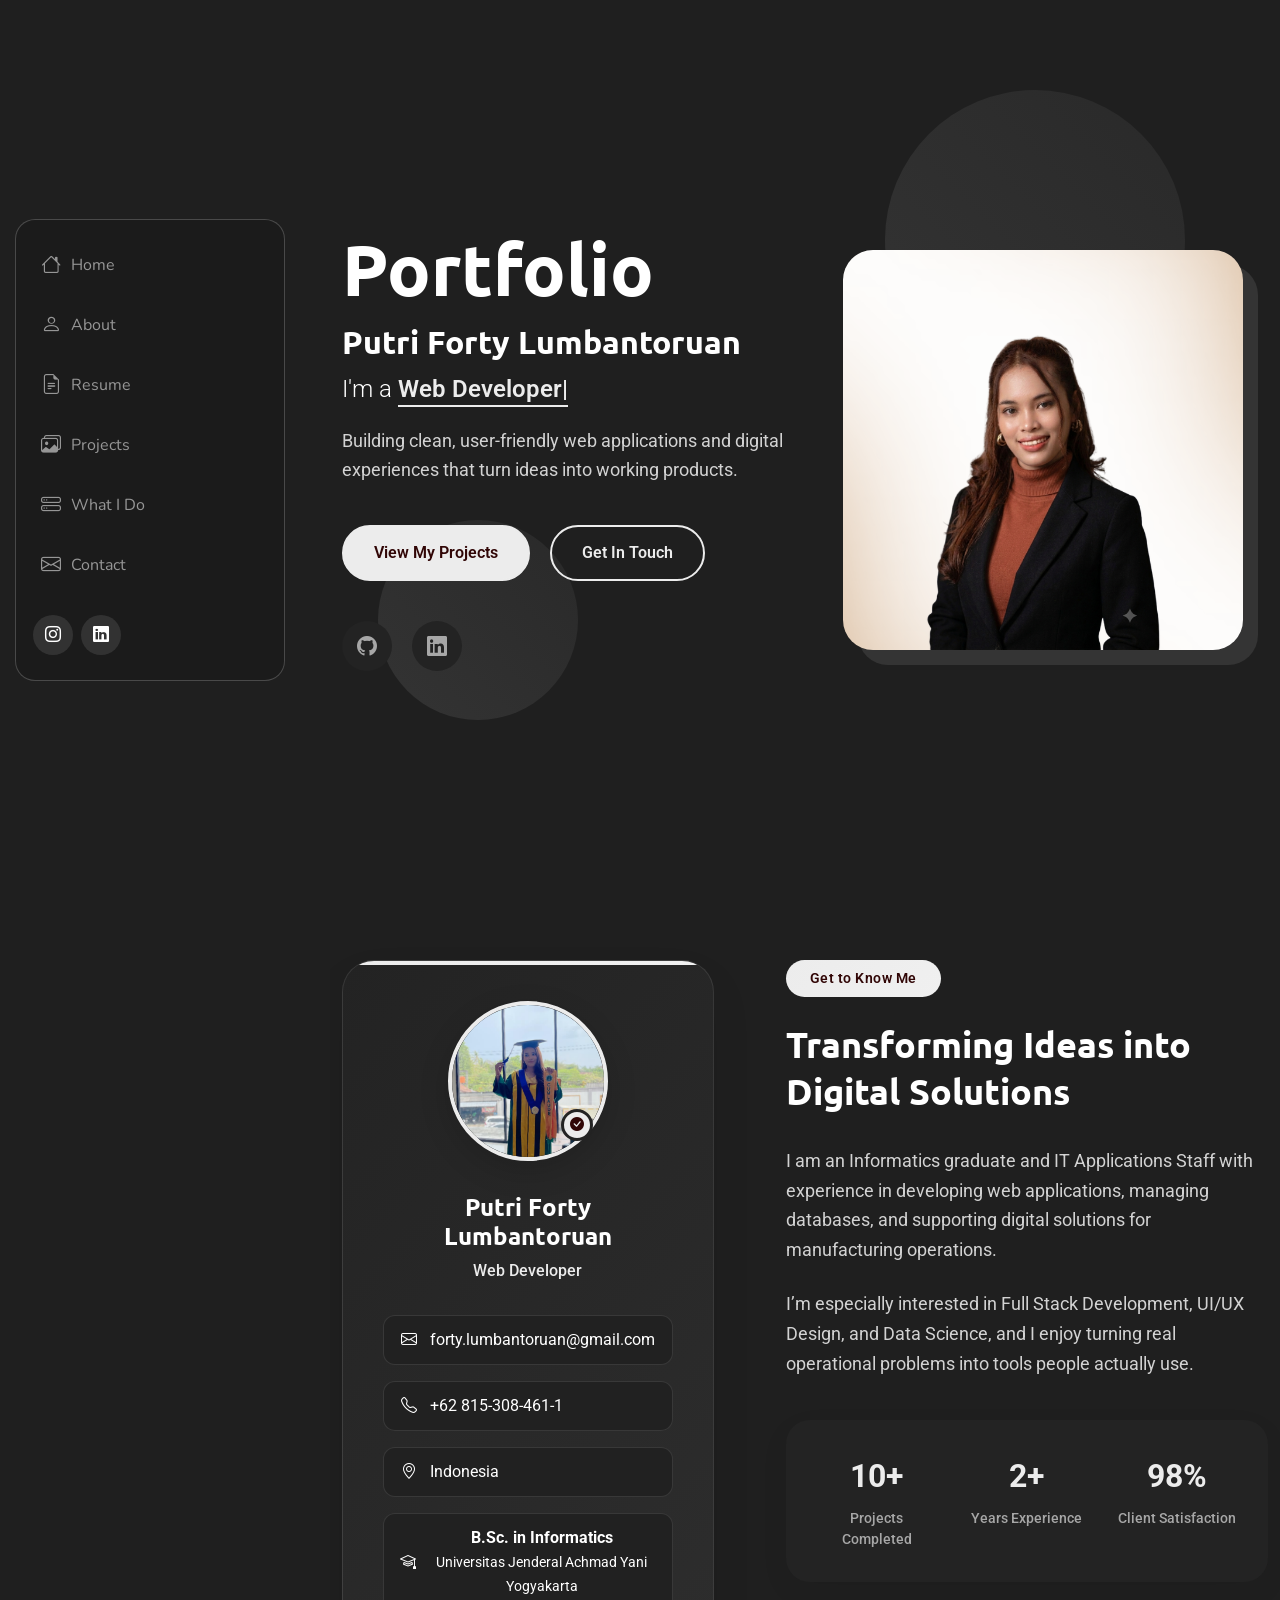
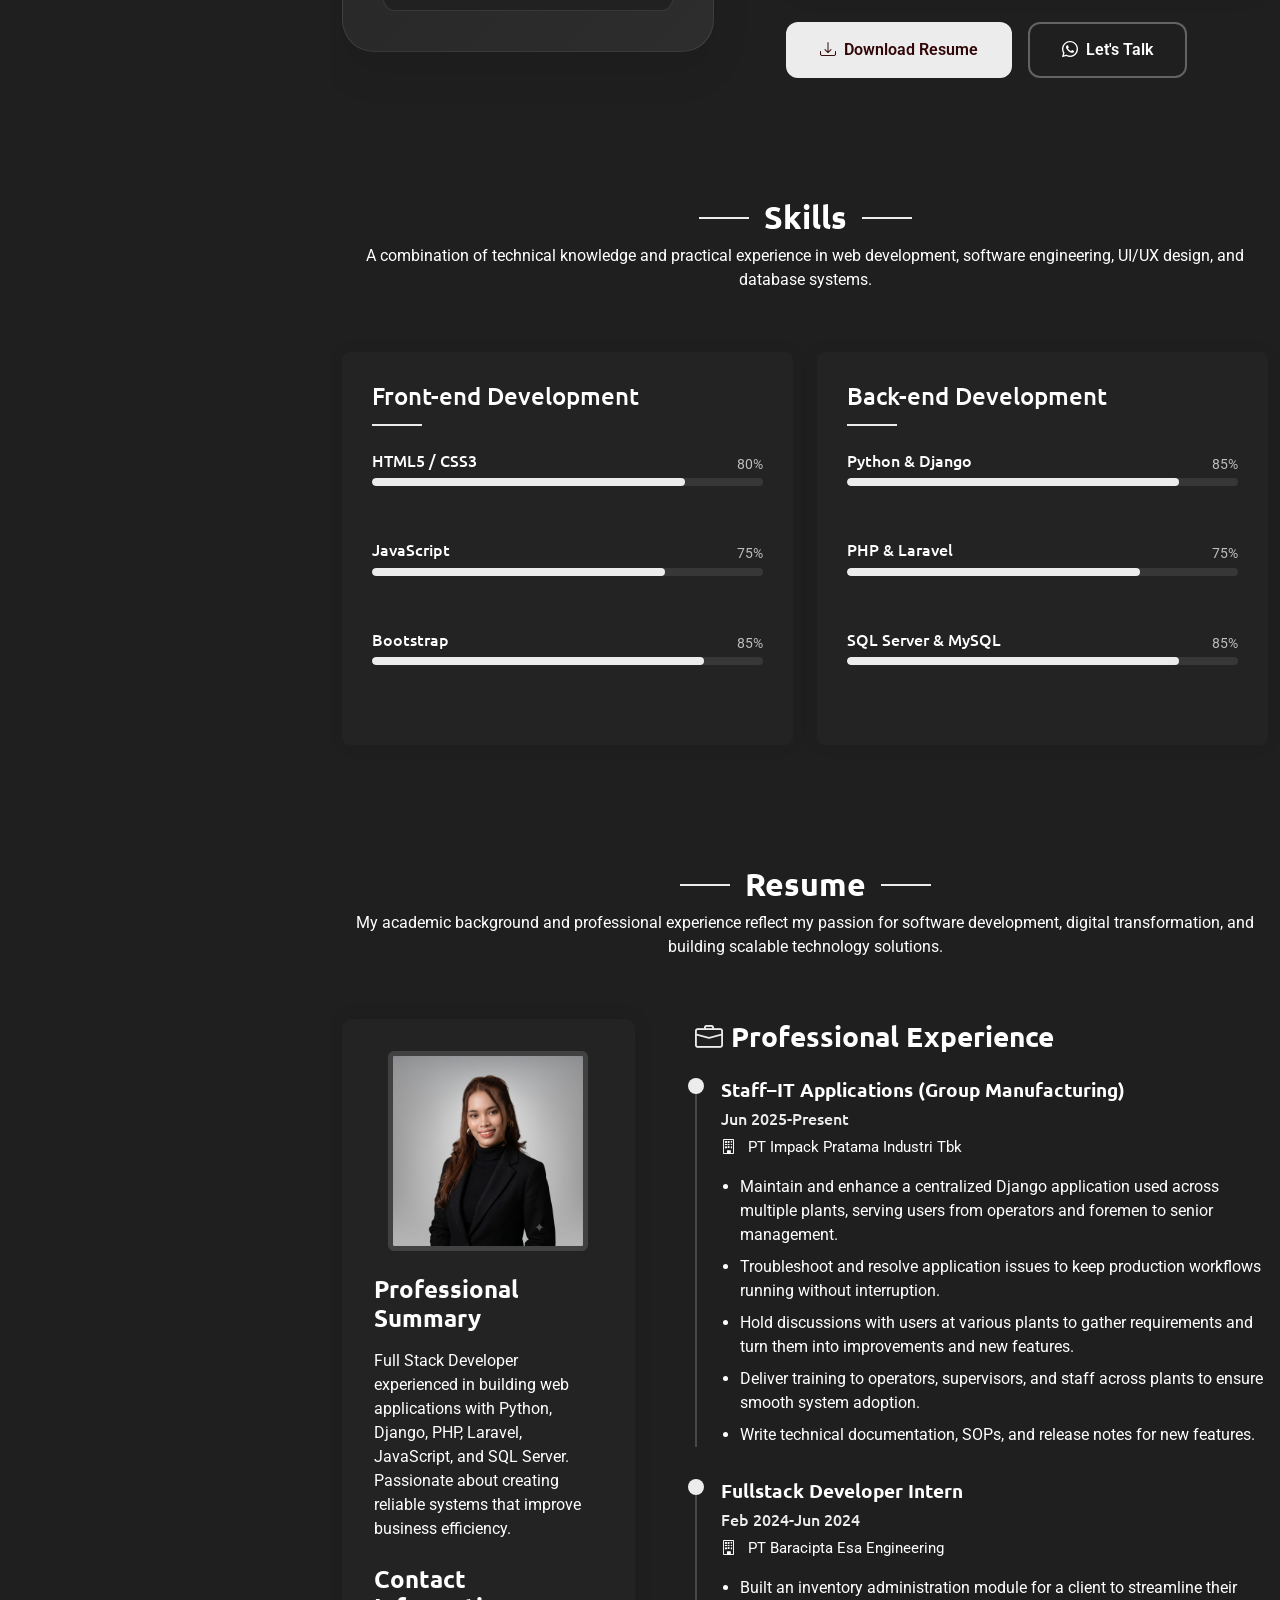
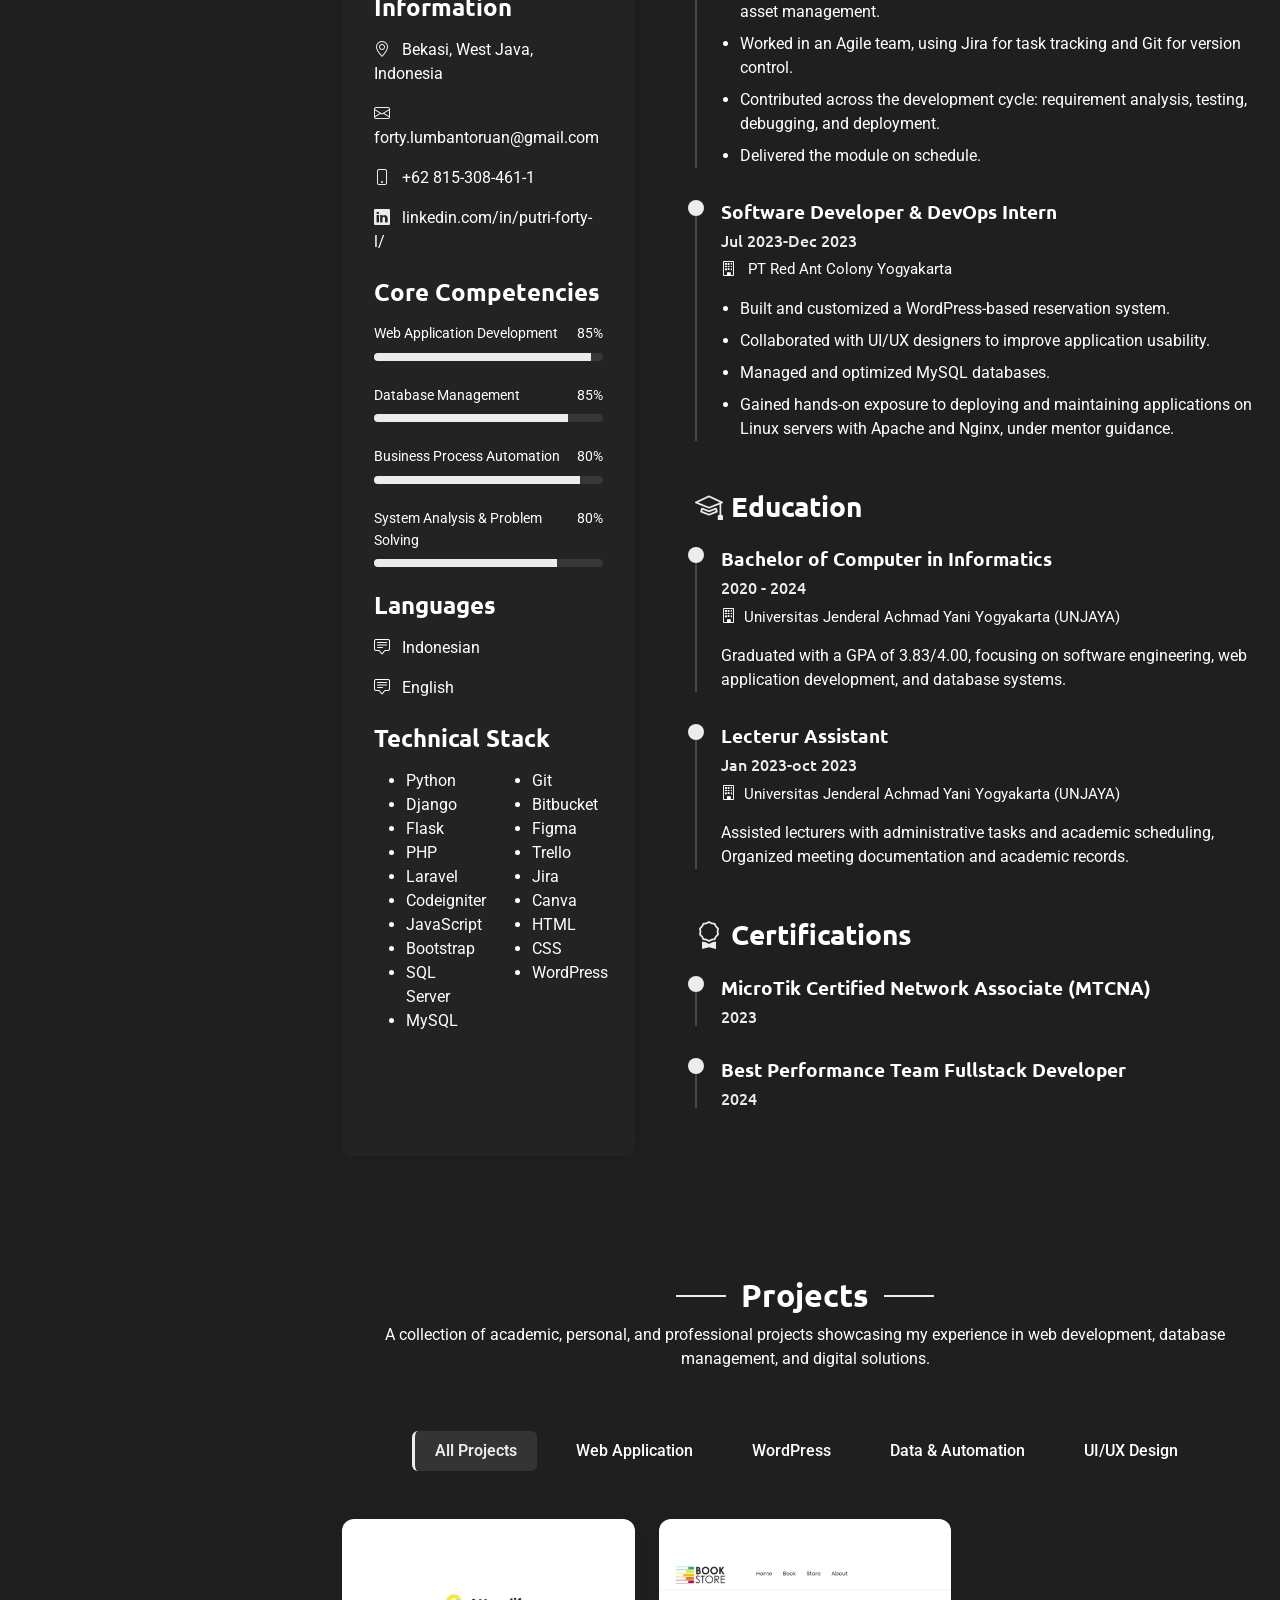
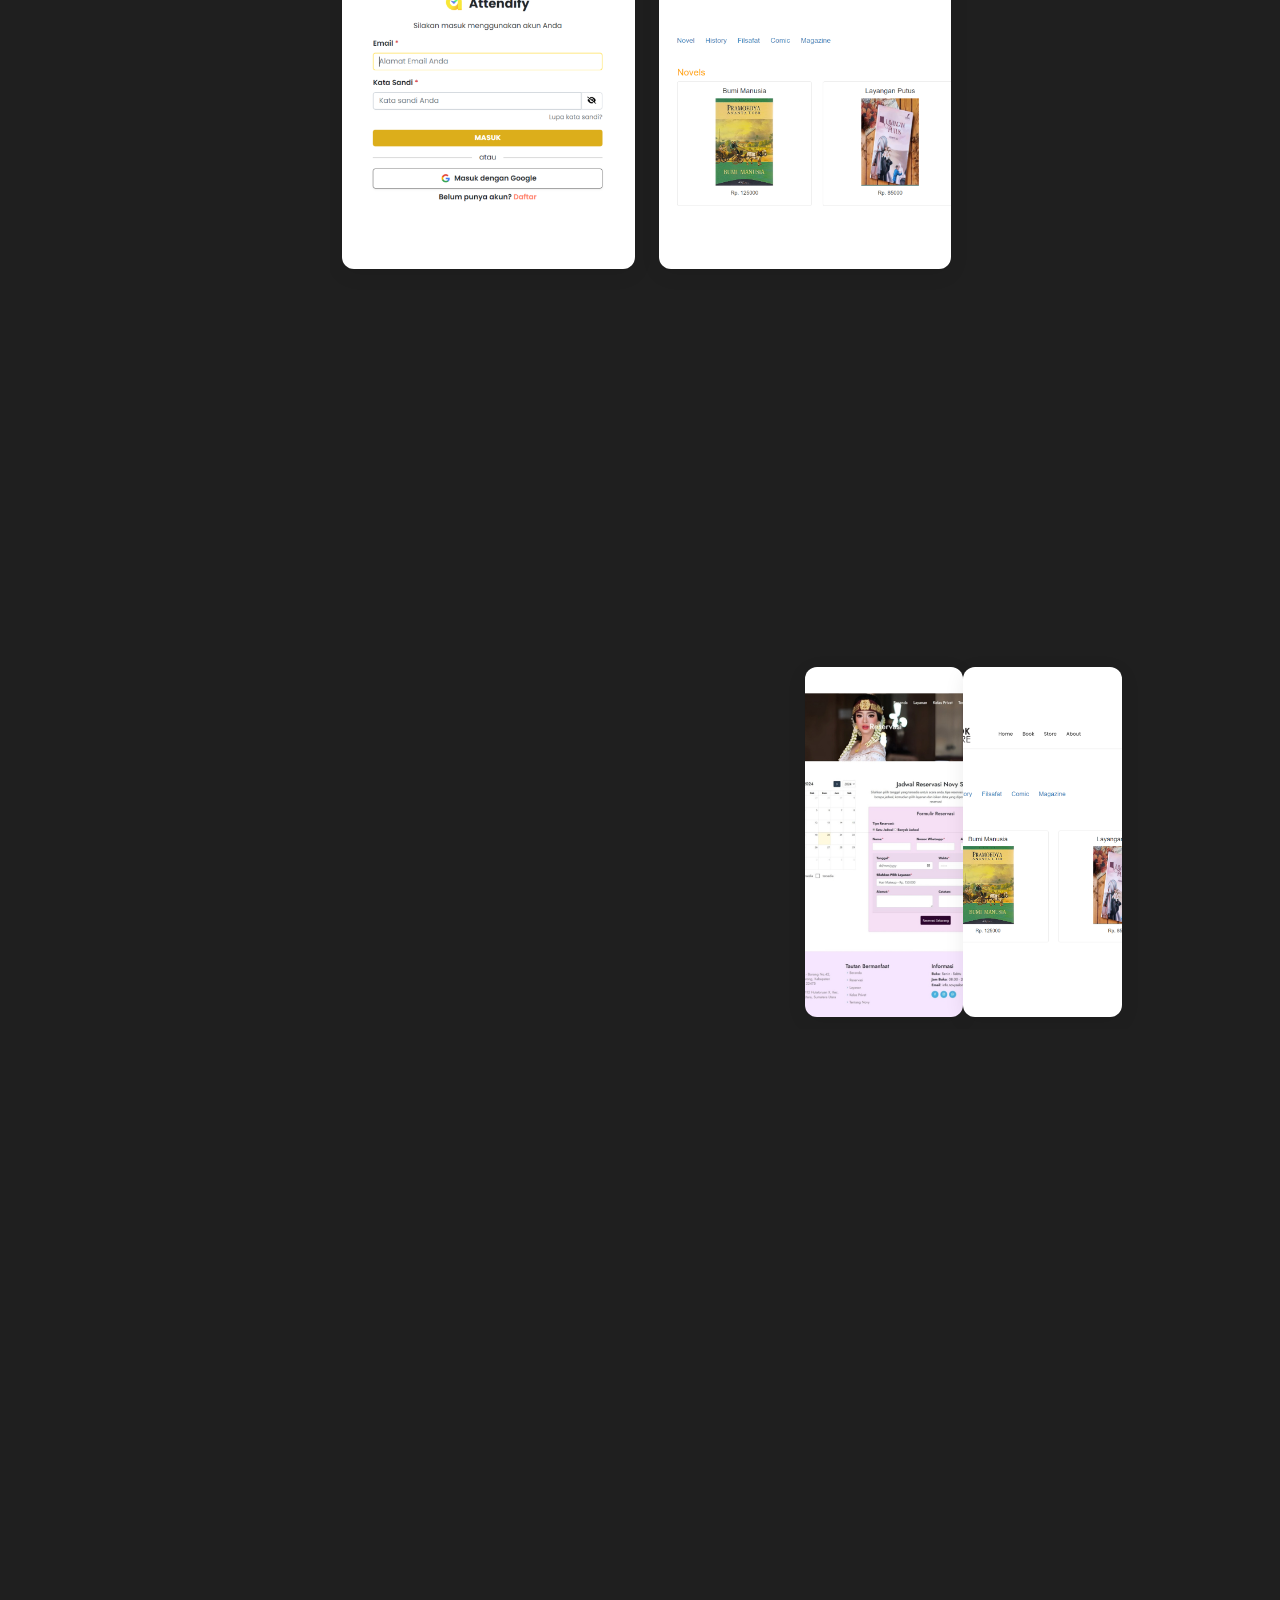
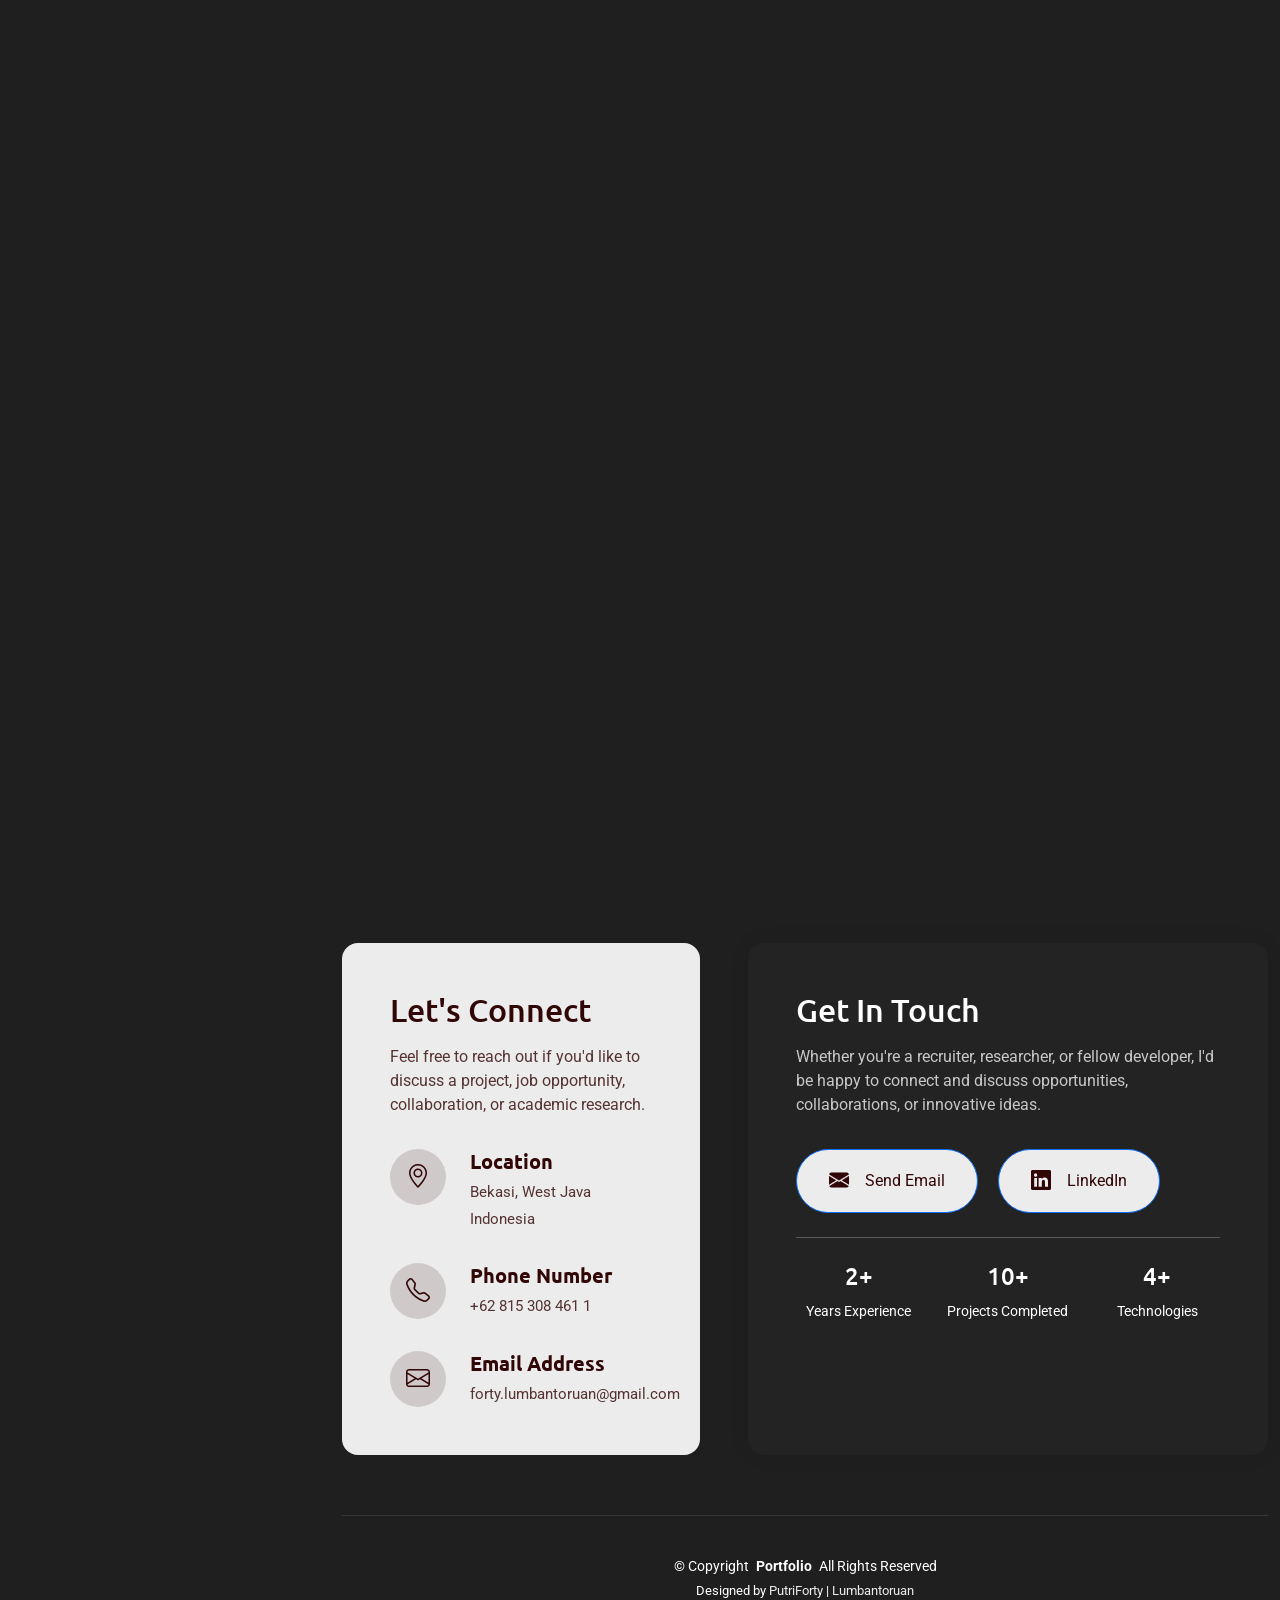
==== commit f9150b5d: "Uncomment portfolio item div in index.html" ====
--- a/index.html
+++ b/index.html
@@ -627,7 +627,7 @@
                   </div>
                 </div><!-- End Portfolio Item -->
 
-                <!-- <div class="col-lg-6 col-md-6 portfolio-item isotope-item filter-web"> -->
+                <div class="col-lg-6 col-md-6 portfolio-item isotope-item filter-web">
                   <div class="col-lg-4 col-md-6 portfolio-item isotope-item filter-web">
                   <div class="portfolio-wrap">
                     <img src="assets/img/portfolio/potrait/potrait-novysalon.png" class="img-fluid" alt="Portfolio Image" loading="lazy">
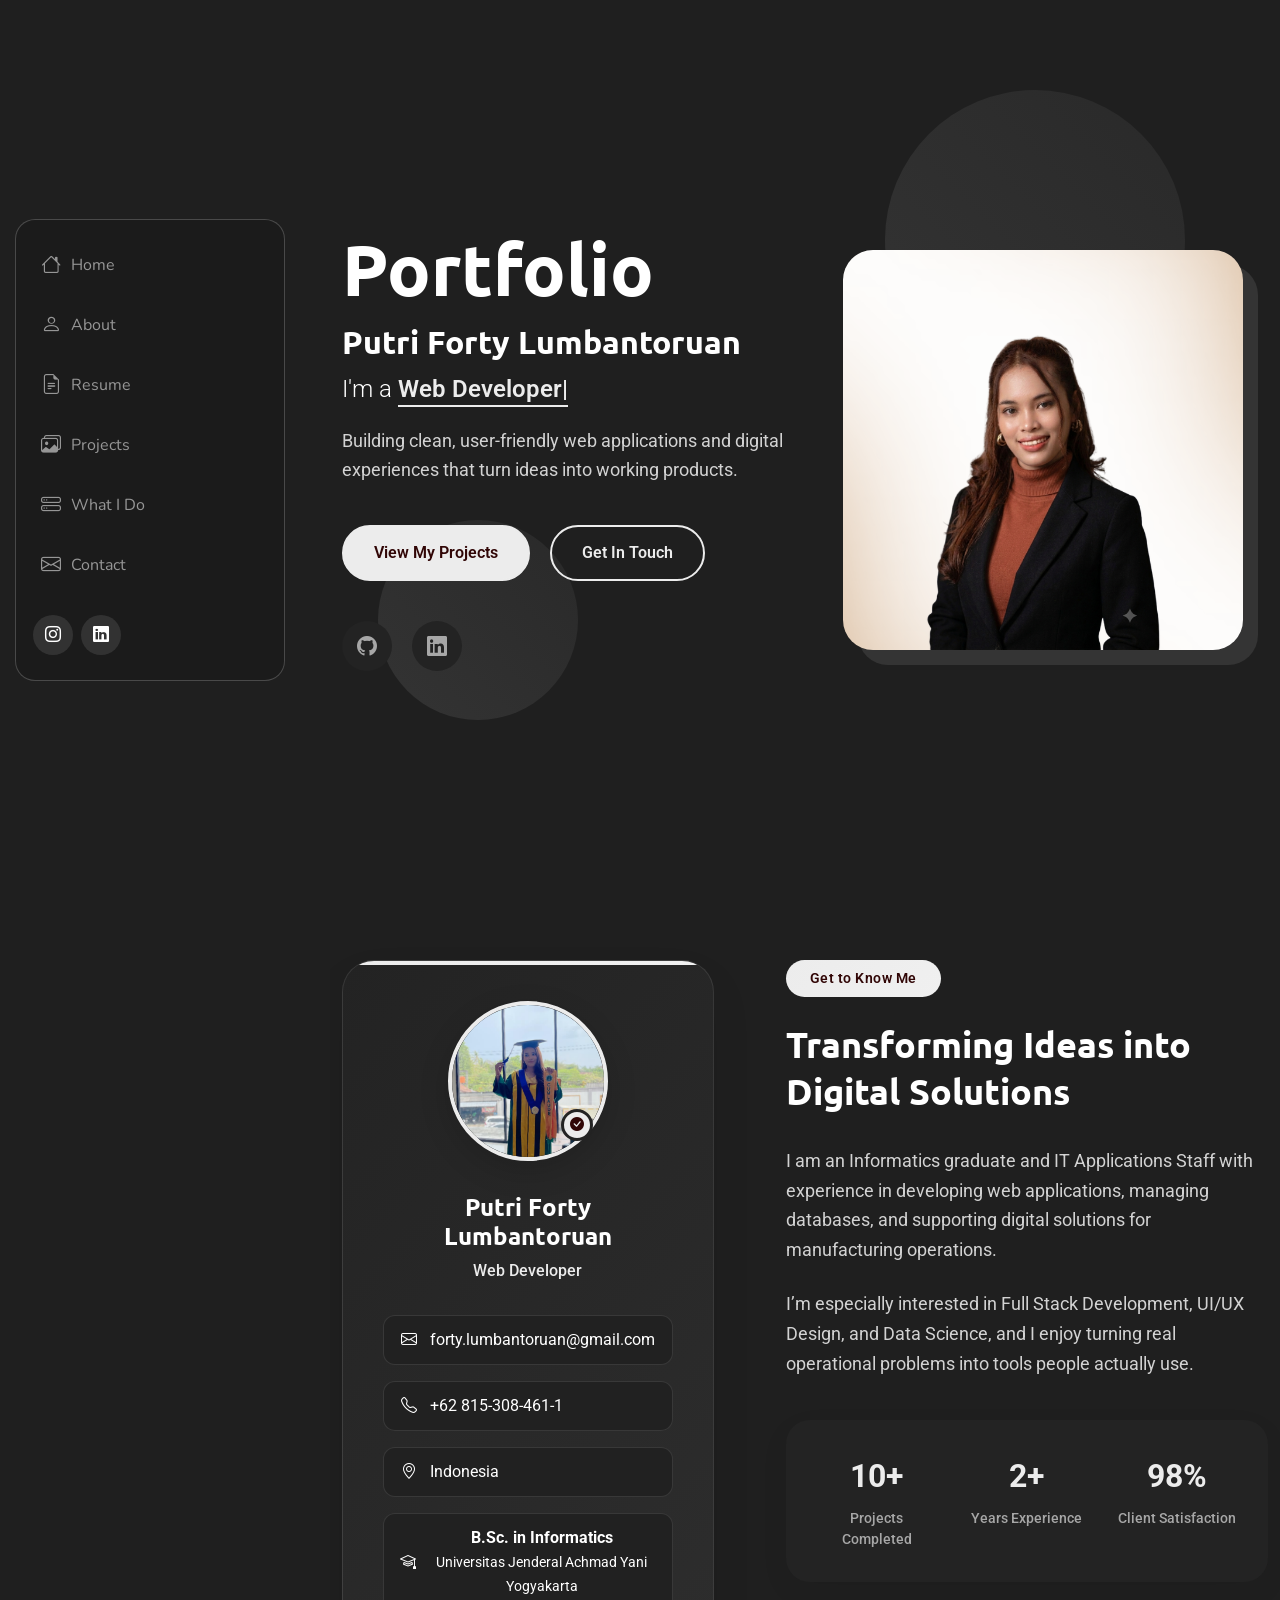
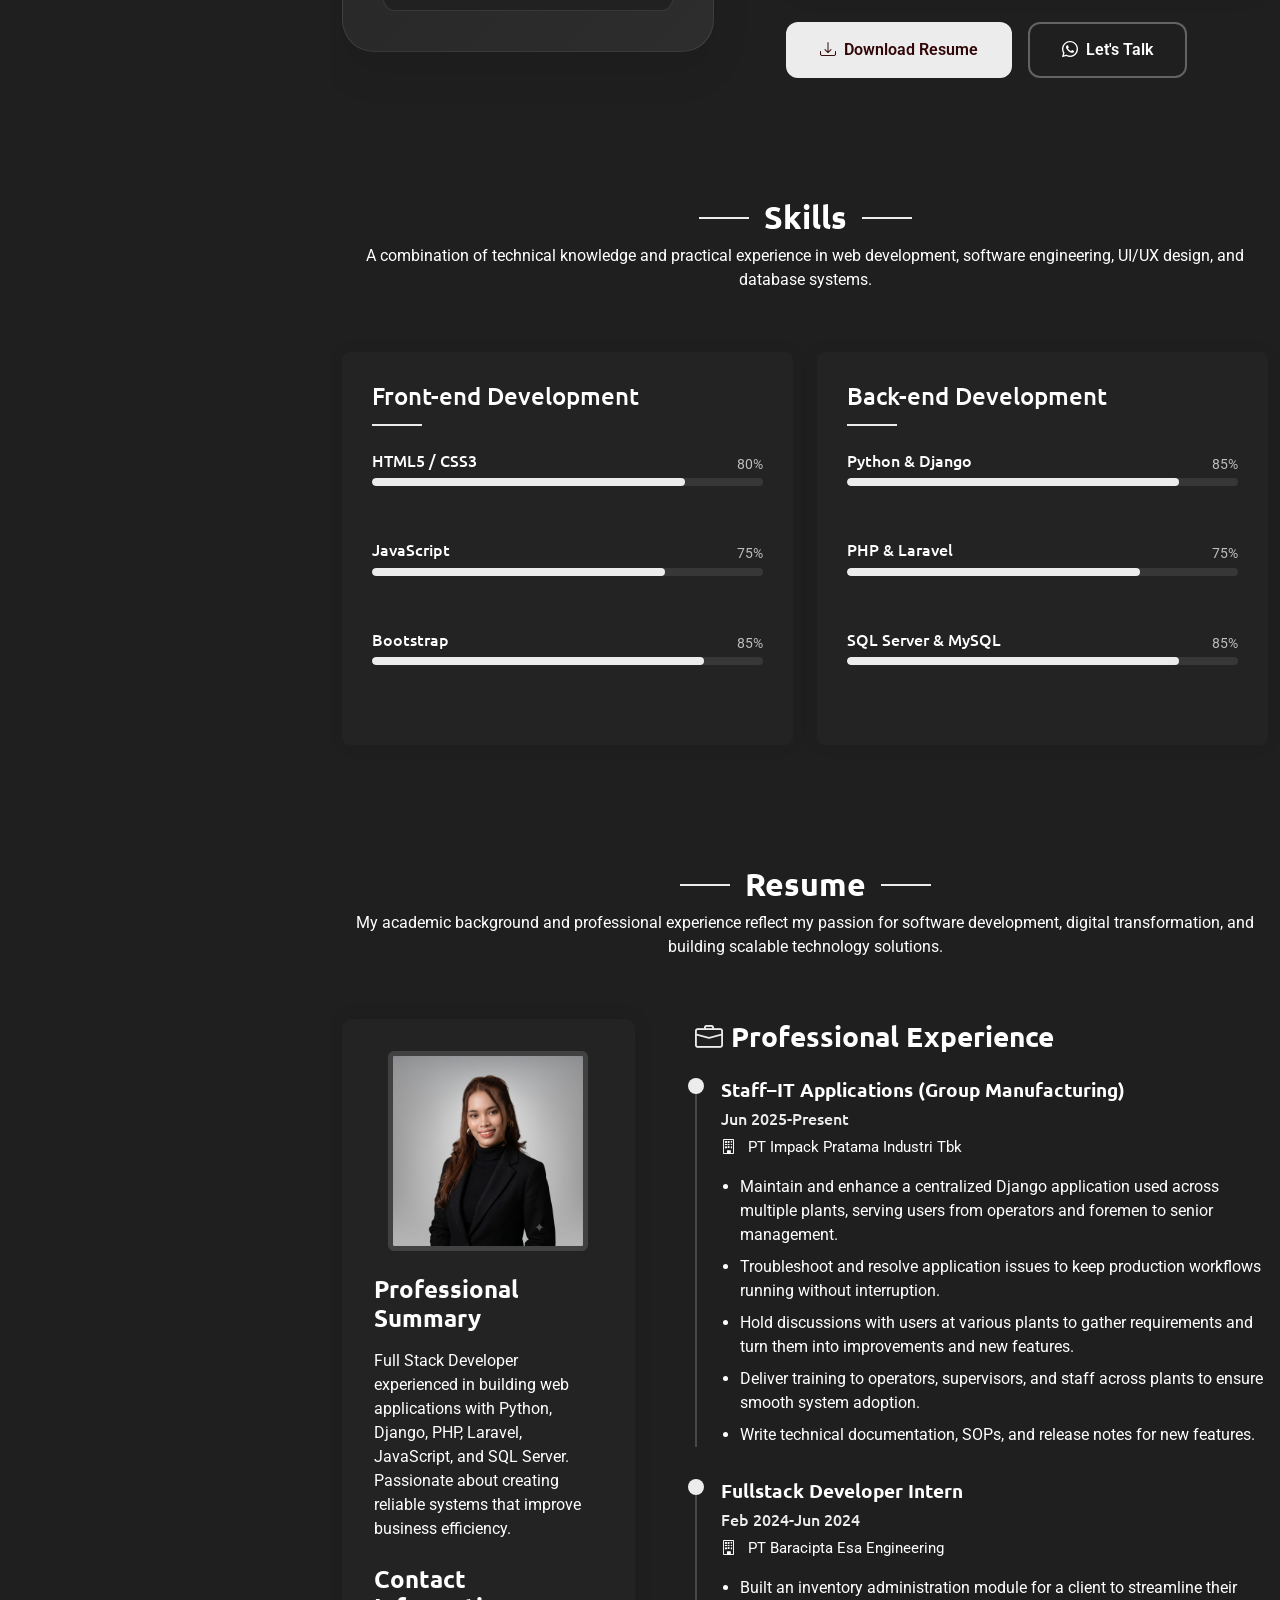
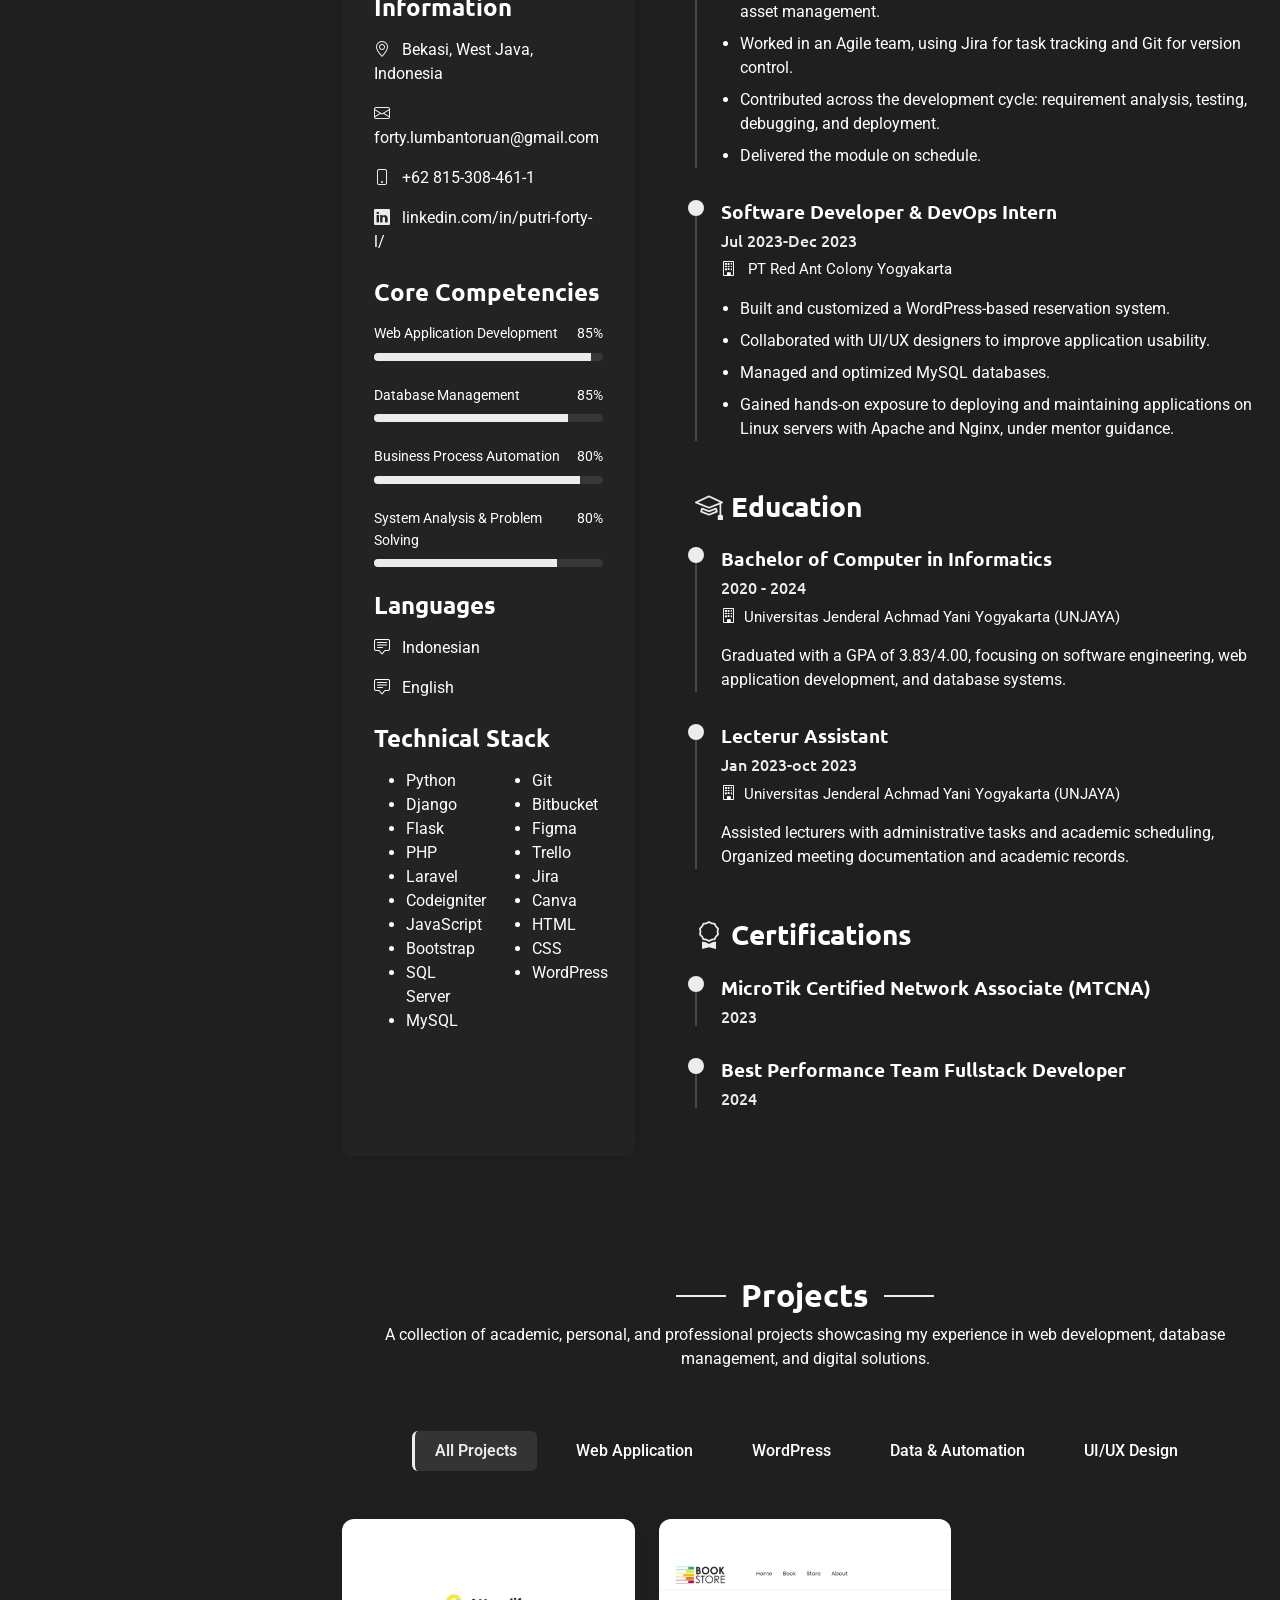
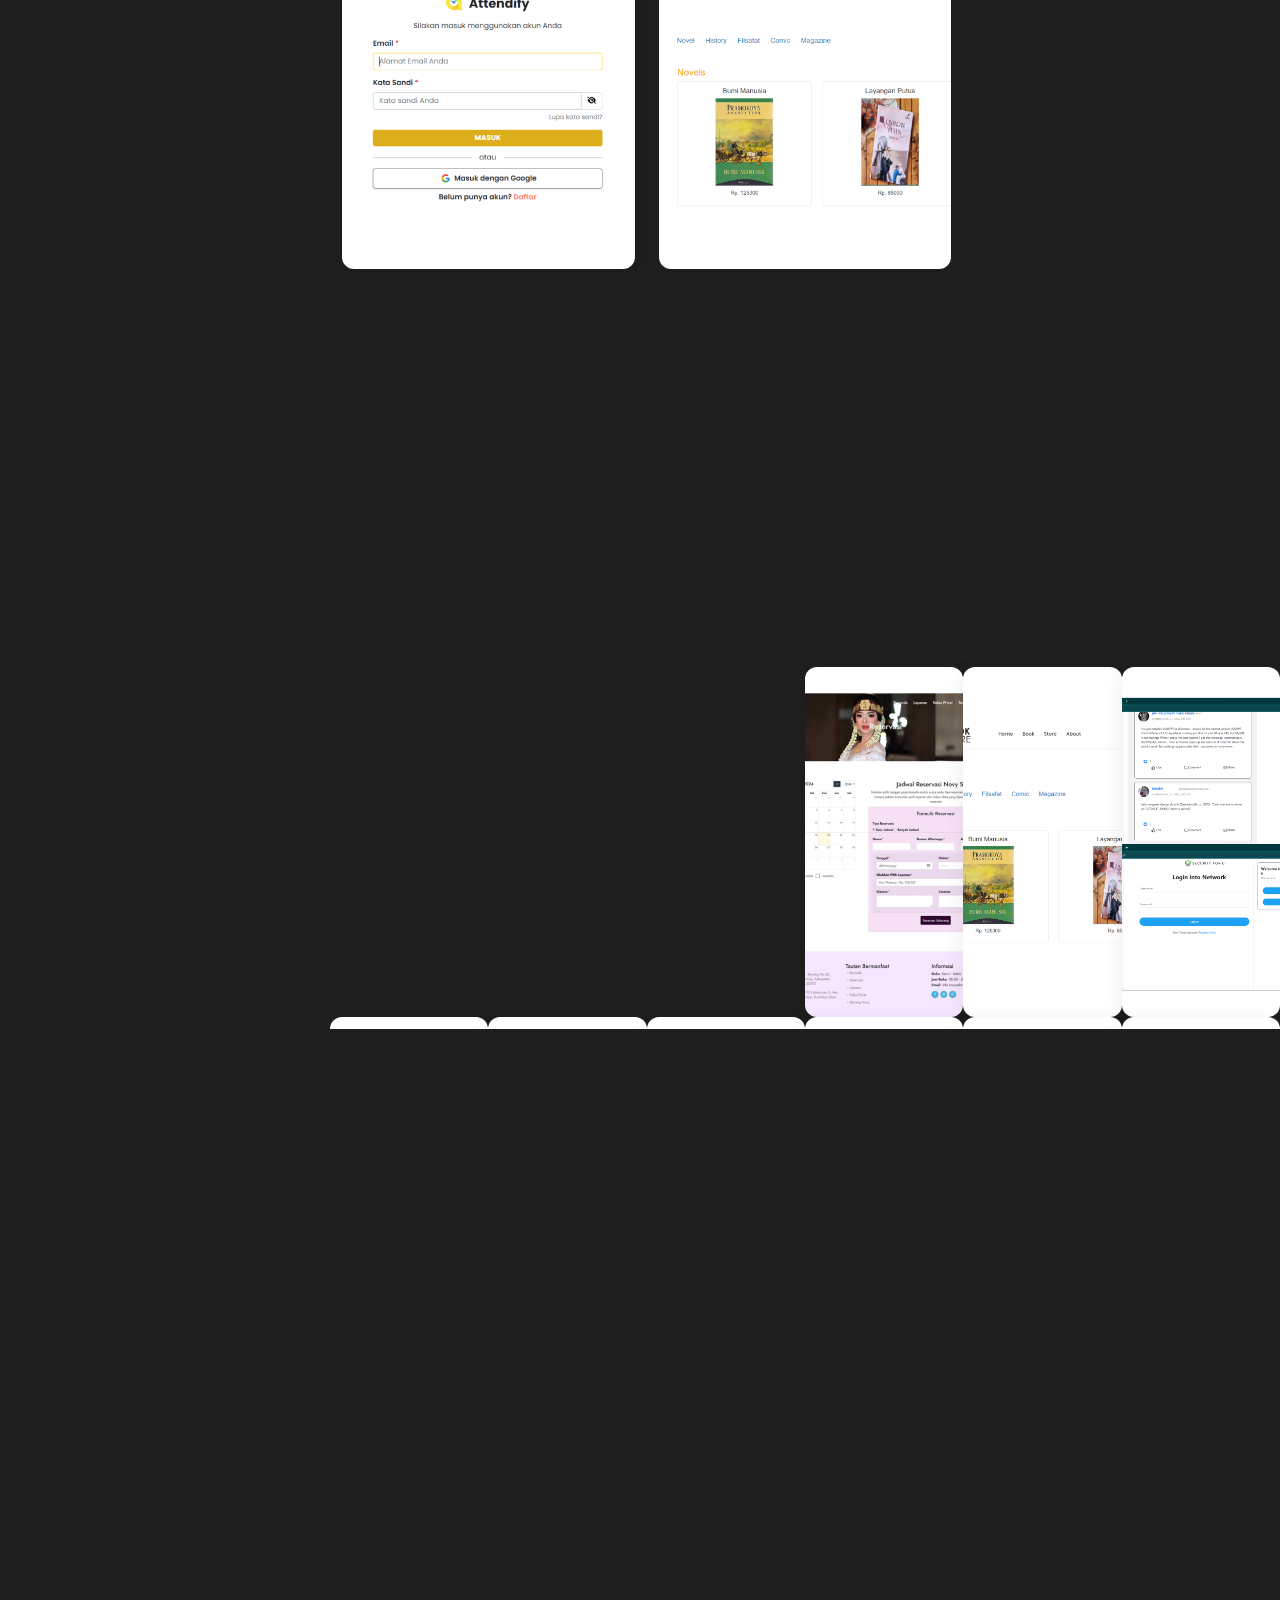
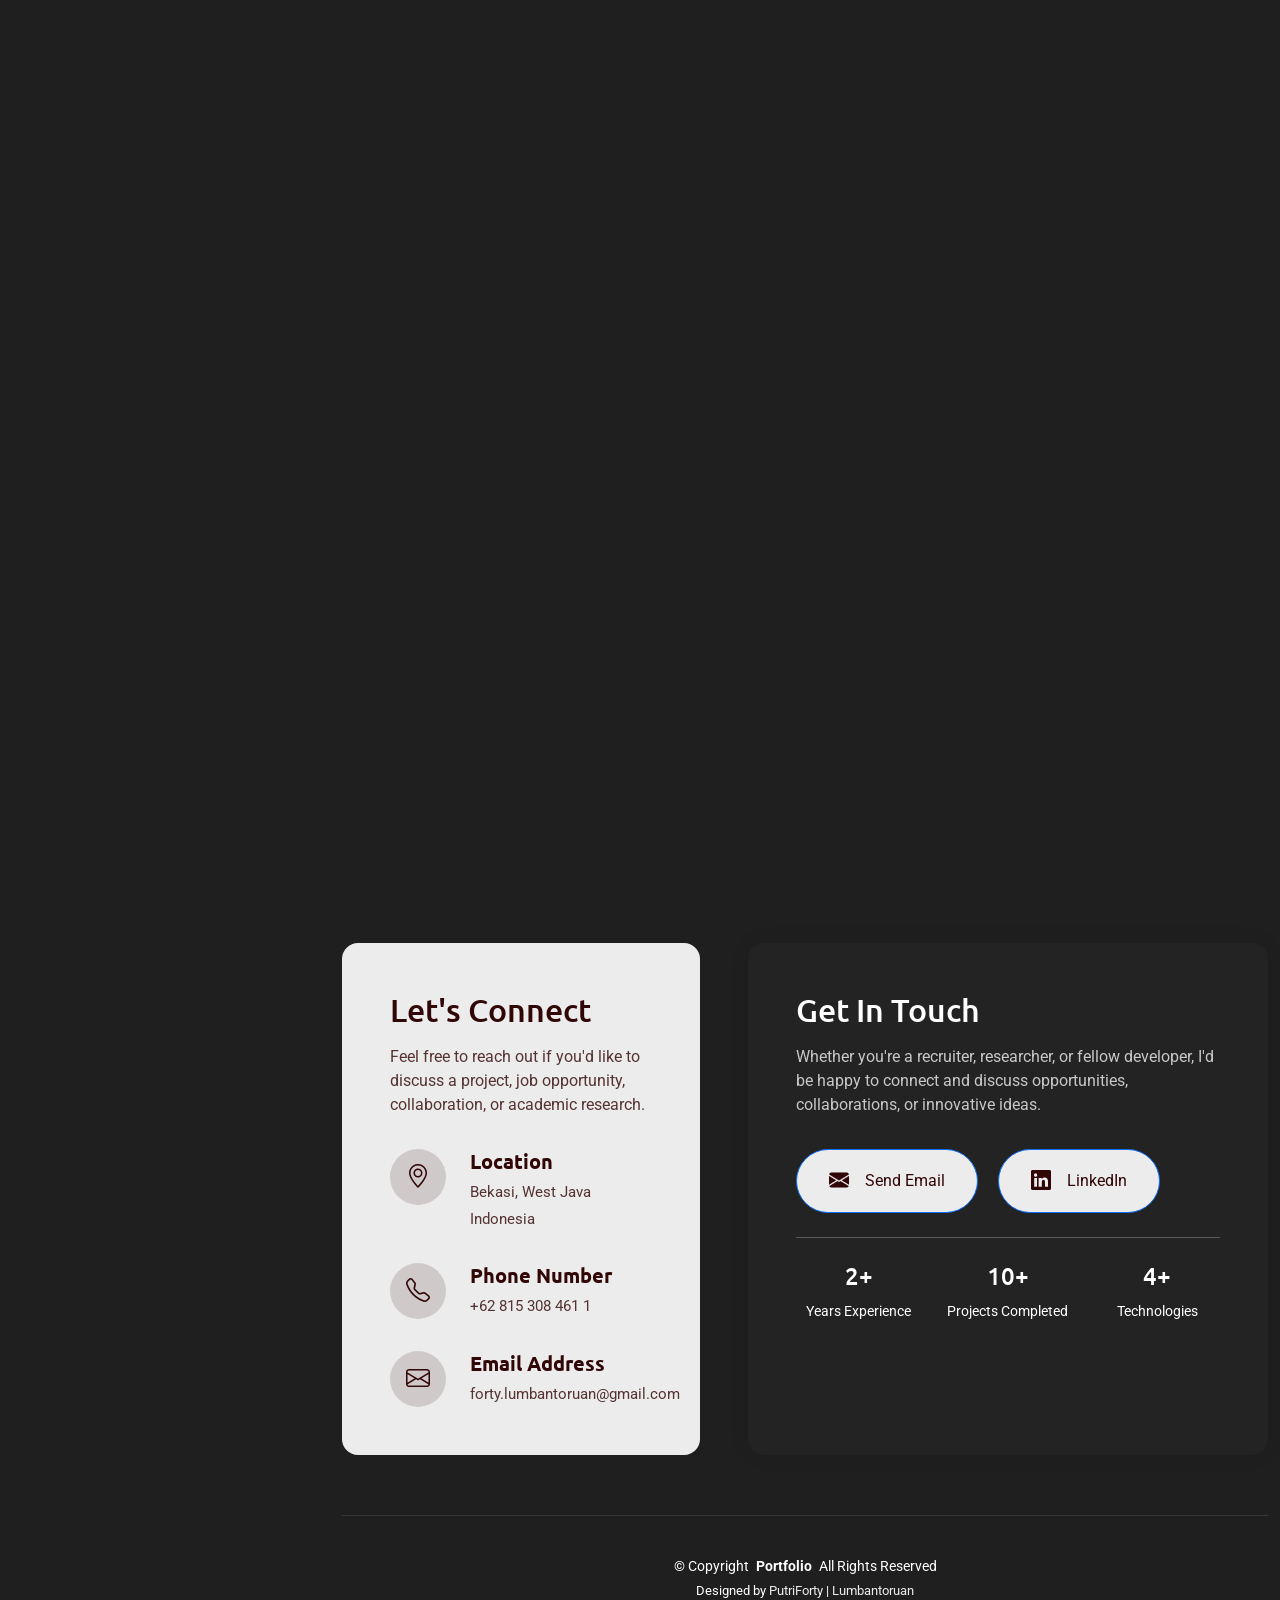
==== commit f6a01577: "Clean up index.html by removing commented sections Removed commented-out education and project secti" ====
--- a/index.html
+++ b/index.html
@@ -510,13 +510,6 @@
             <div class="resume-section" data-aos="fade-up" data-aos-delay="100">
               <h3><i class="bi bi-mortarboard me-2"></i>Education</h3>
 
-              <!-- <div class="resume-item">
-                <h4>Master of Science in Computer Science</h4>
-                <h5>2017-2019</h5>
-                <p class="company"><i class="bi bi-building"></i> Stanford University</p>
-                <p>Specialized in Artificial Intelligence and Machine Learning. Graduated with honors.</p>
-              </div> -->
-
               <div class="resume-item">
                 <h4>Bachelor of Computer in Informatics</h4>
                 <h5>2020 - 2024</h5>
@@ -560,24 +553,6 @@
         <h2>Projects</h2>
         <p> A collection of academic, personal, and professional projects showcasing my experience in web development, database management, and digital solutions.</p>
       </div><!-- End Section Title -->
-      <!-- <div class="container" data-aos="fade-up" data-aos-delay="100">
-        <div class="isotope-layout" data-default-filter="*" data-layout="masonry" data-sort="original-order">
-
-          <div class="row">
-            <div class="col-lg-3 filter-sidebar">
-              <div class="filters-wrapper" data-aos="fade-right" data-aos-delay="150">
-                <ul class="portfolio-filters isotope-filters">
-                  <li data-filter="*" class="filter-active">All Projects</li>
-                  <li data-filter=".filter-web">Web Application</li>
-                  <li data-filter=".filter-wordpress">Wordpress Development</li>
-                  <li data-filter=".filter-automotive">Data & Automation</li>
-                  <li data-filter=".filter-design">UI/UX Design</li>
-                </ul>
-              </div>
-            </div>
-
-            <div class="col-lg-9">
-              <div class="row gy-4 portfolio-container isotope-container" data-aos="fade-up" data-aos-delay="200"> -->
           <div class="container" data-aos="fade-up" data-aos-delay="100">
             <div class="isotope-layout"
                 data-default-filter="*"
@@ -661,7 +636,6 @@
                   </div>
                 </div>
 
-                <div class="col-lg-6 col-md-6 portfolio-item isotope-item filter-web"> 
                 <div class="col-lg-4 col-md-6 portfolio-item isotope-item filter-web">
                   <div class="portfolio-wrap">
                     <img src="assets/img/portfolio/potrait/potrait-secfu.png" class="img-fluid" alt="Portfolio Image" loading="lazy">
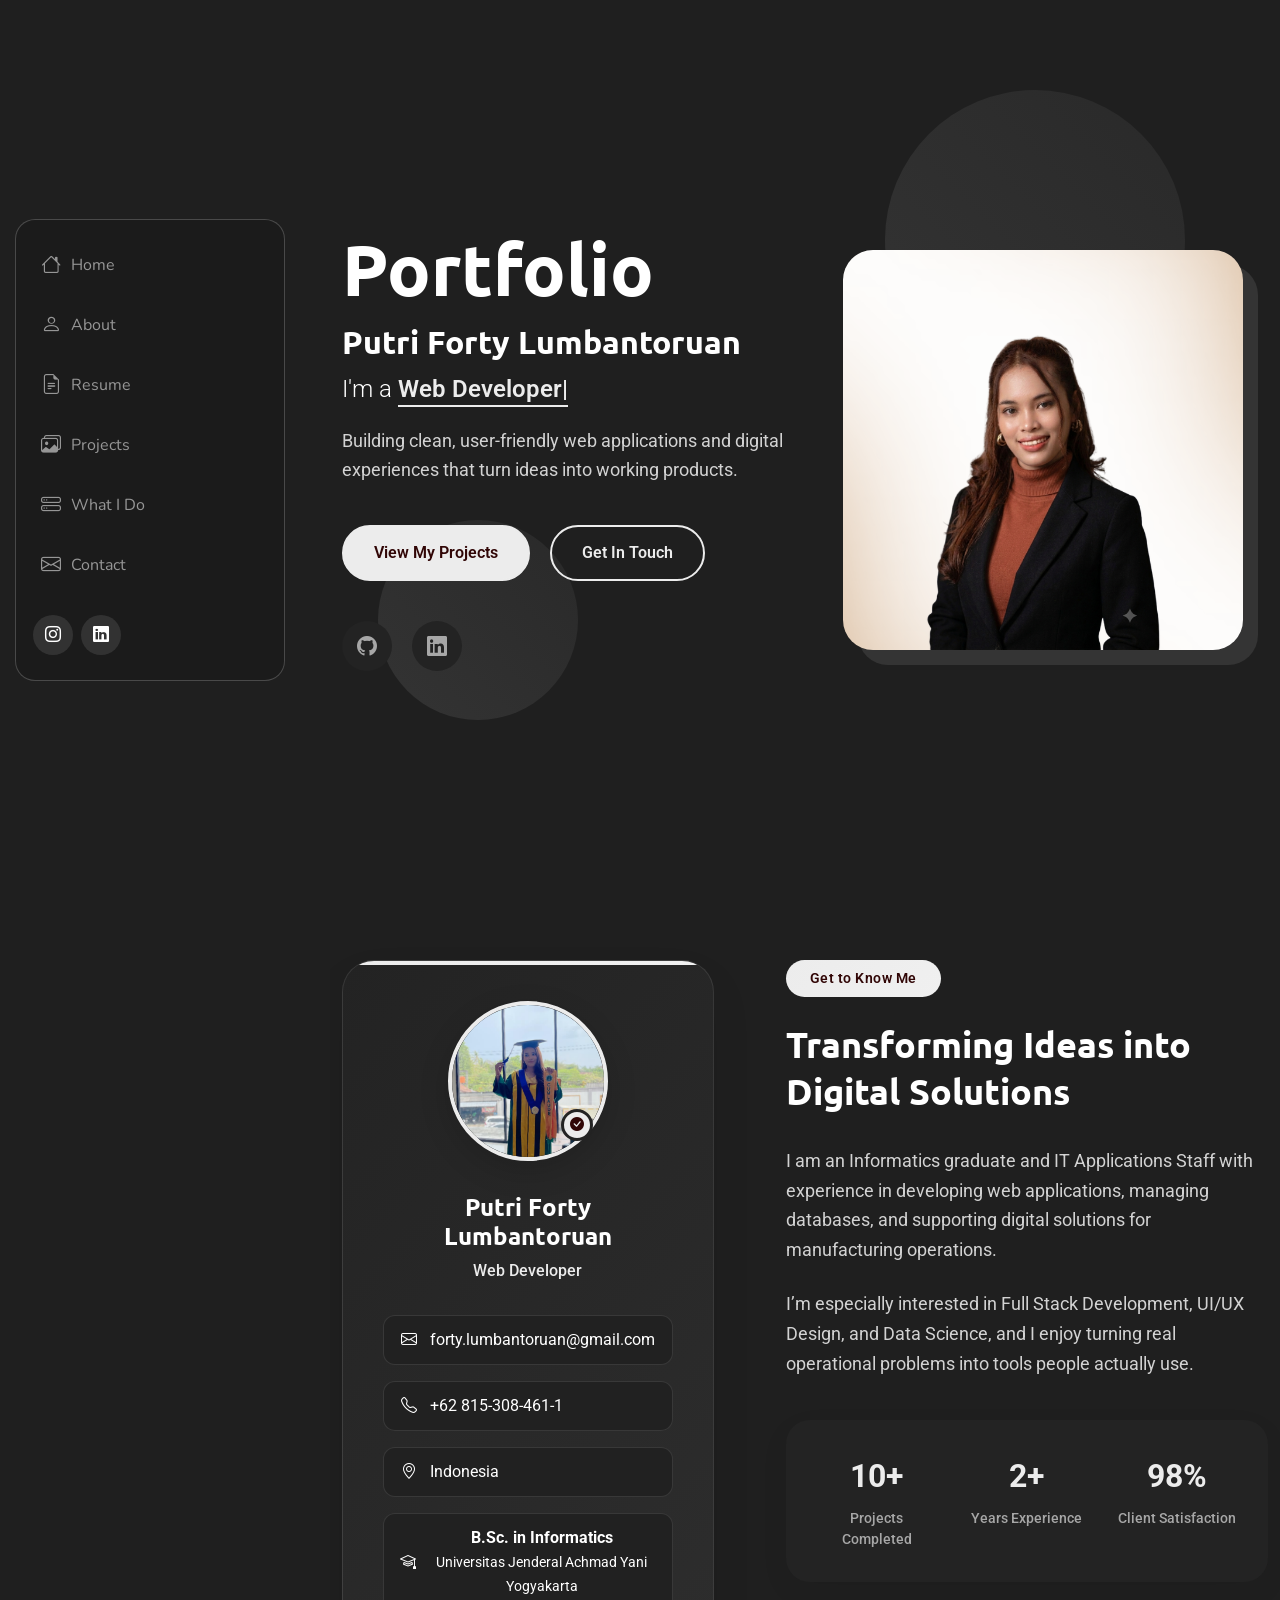
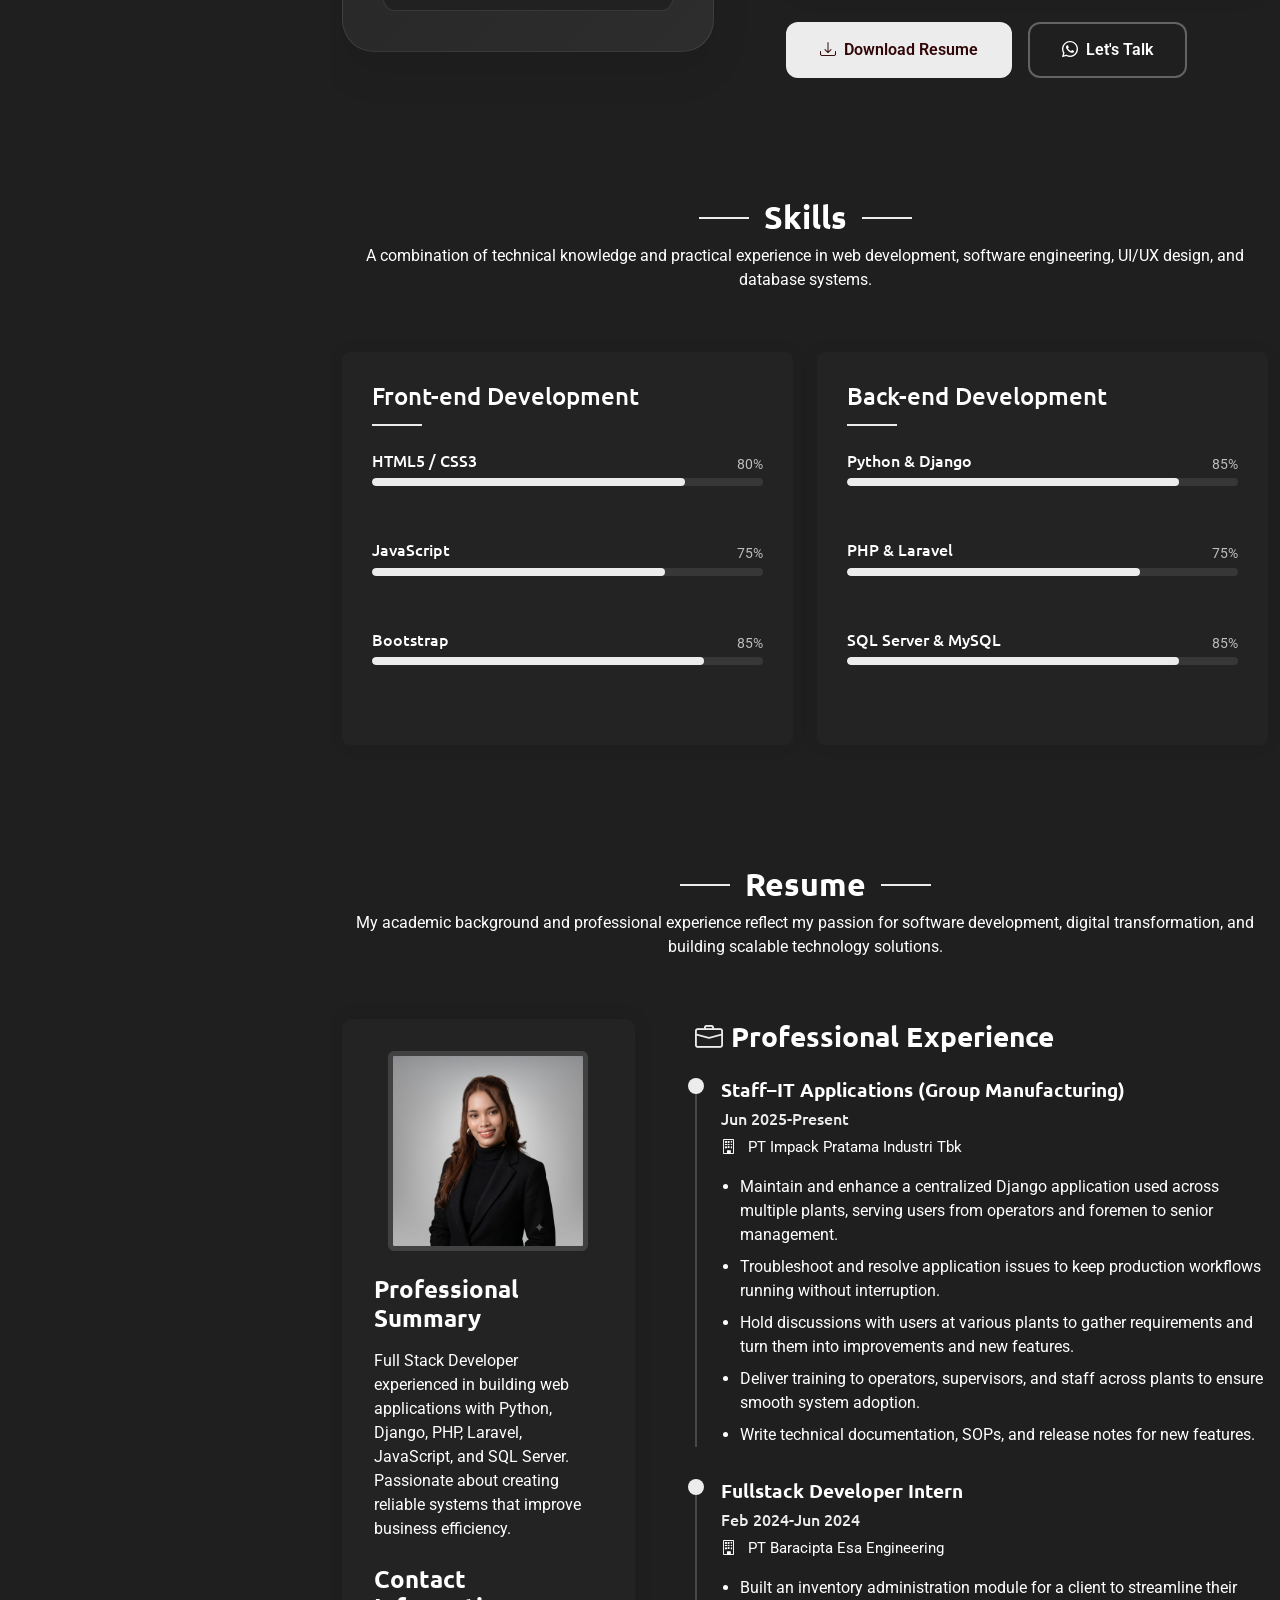
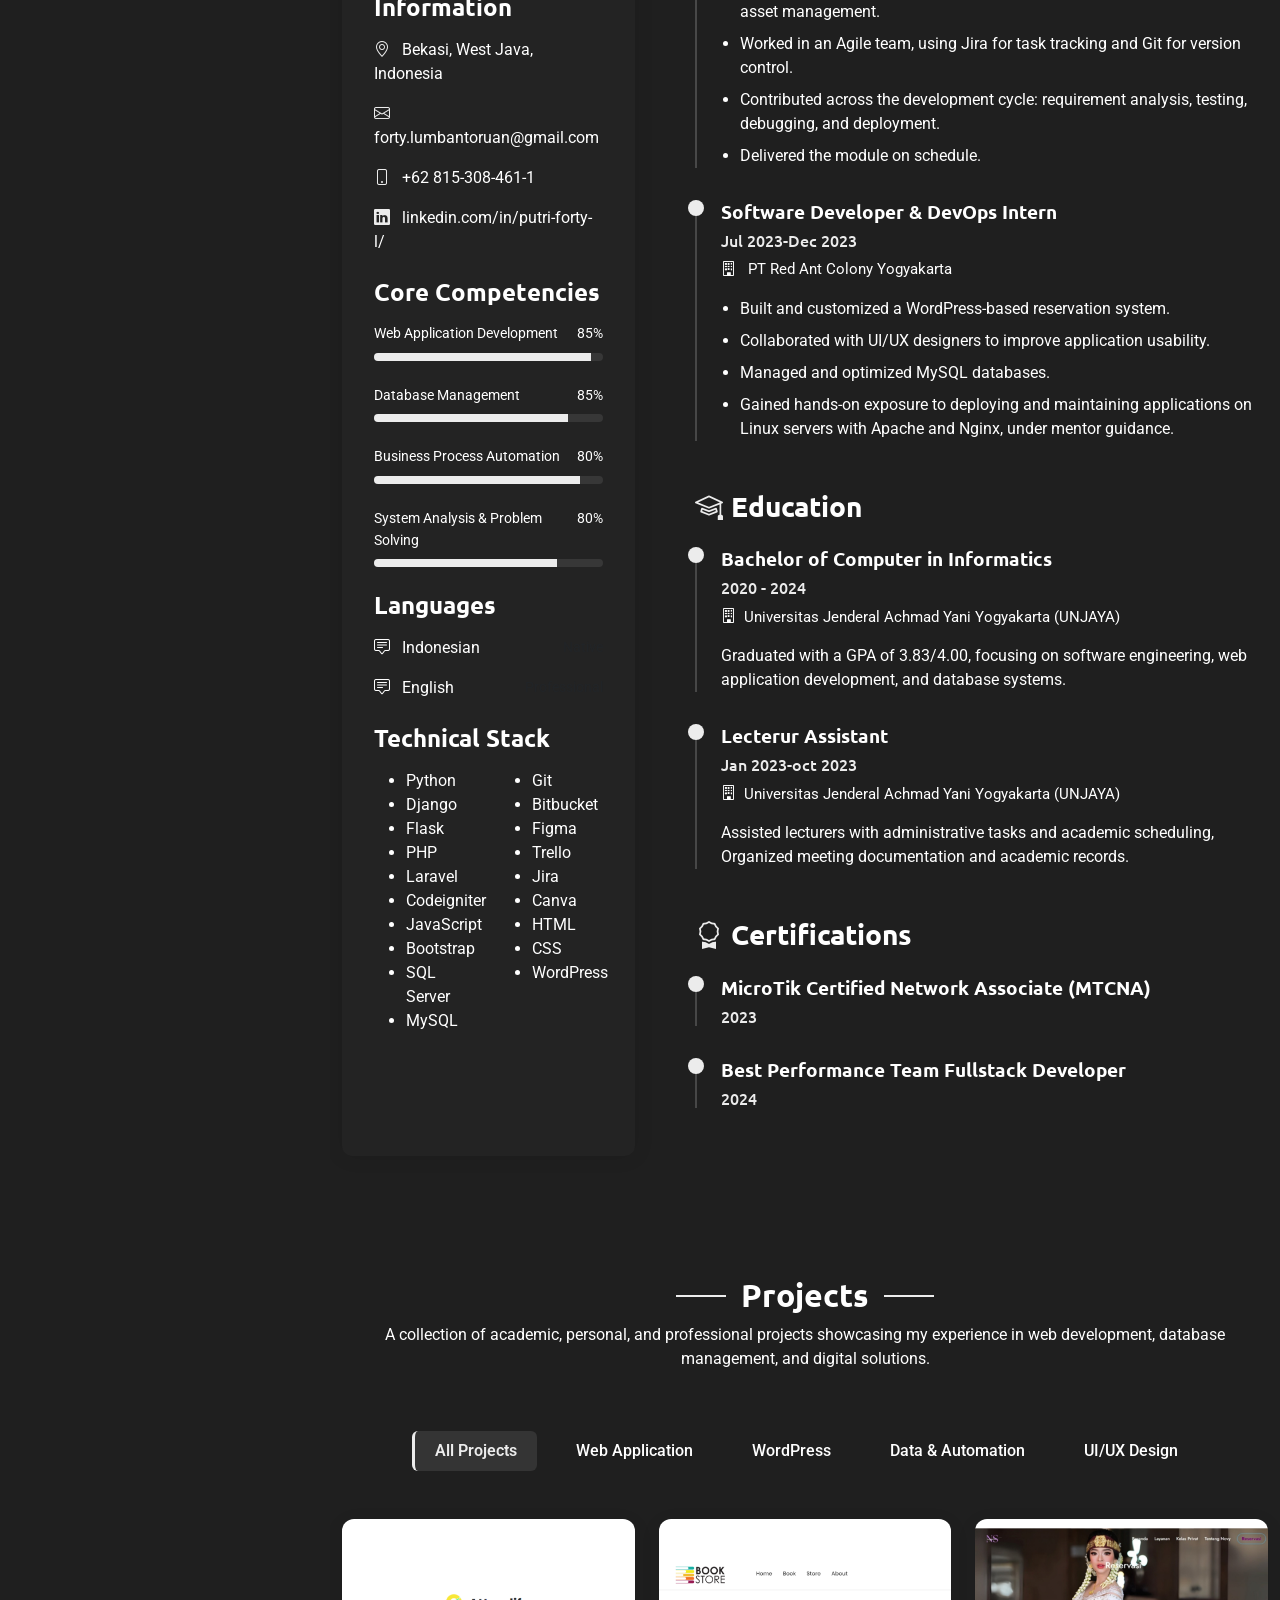
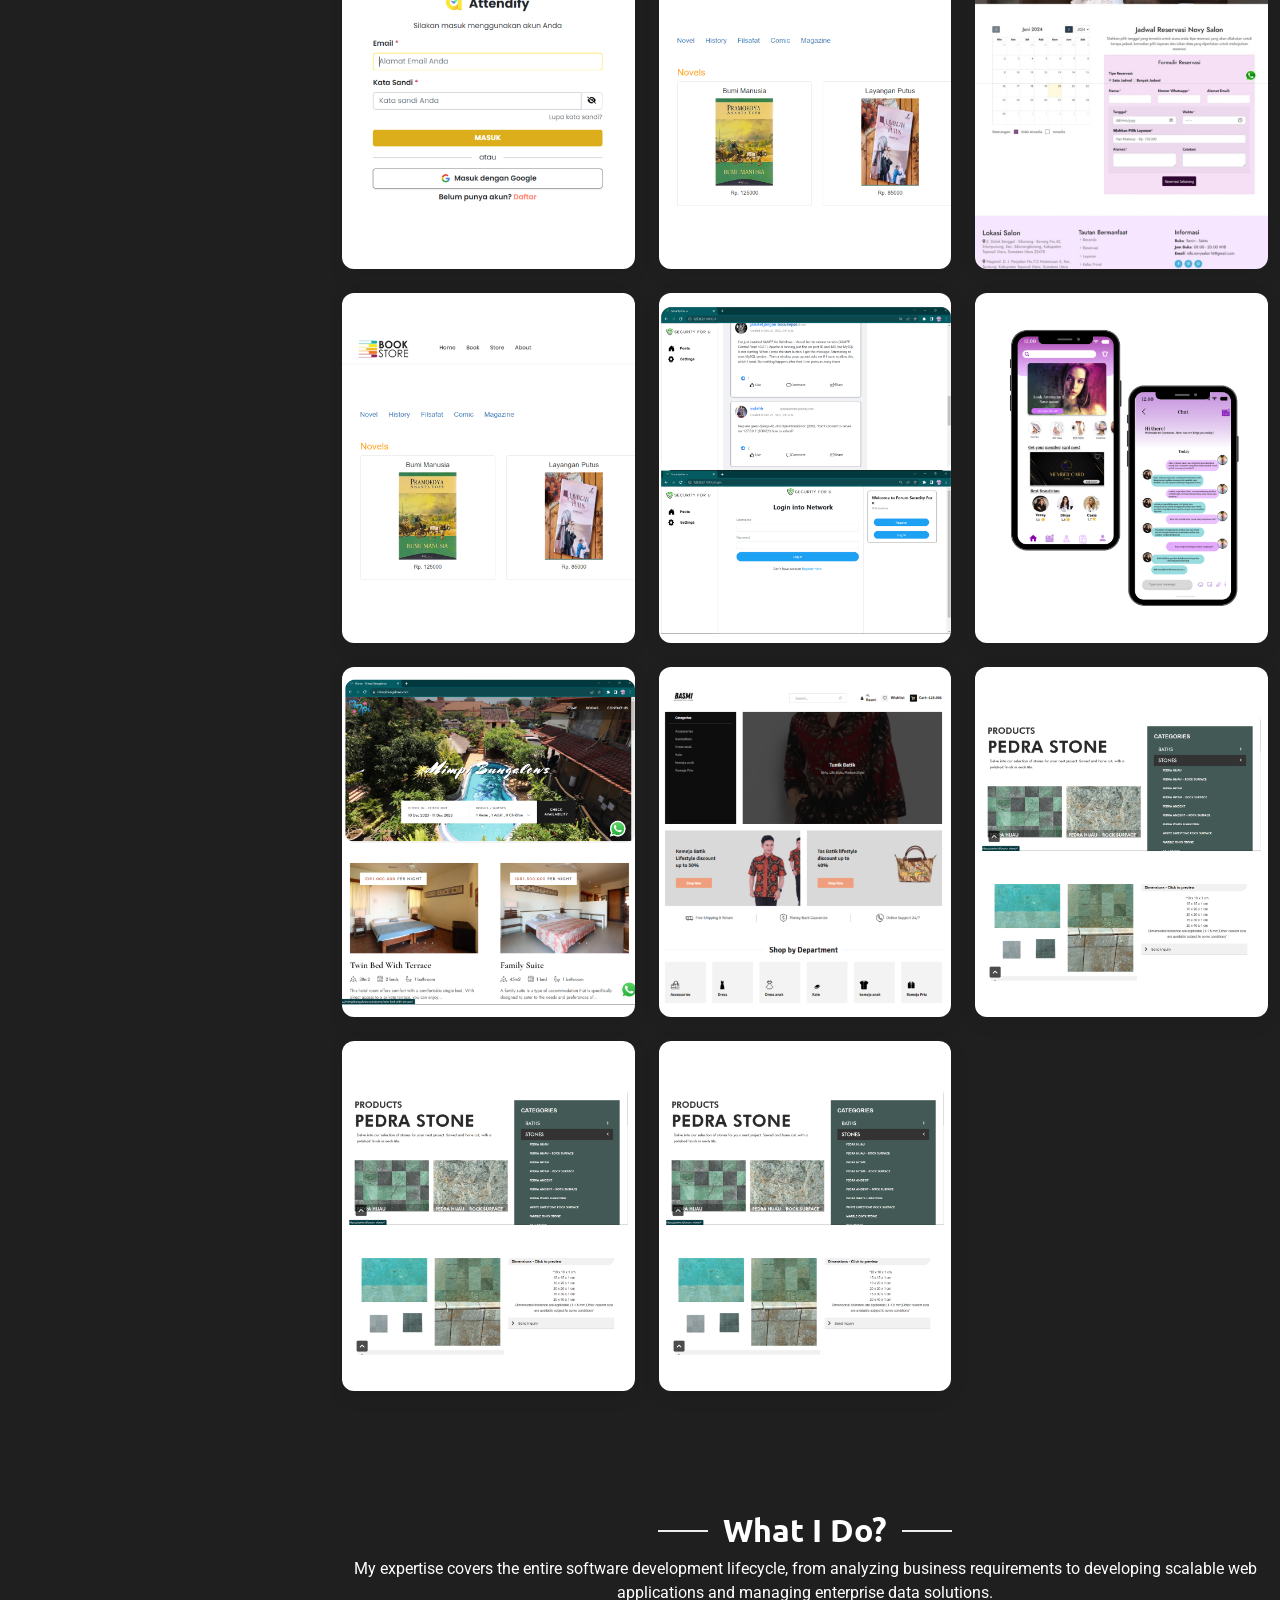
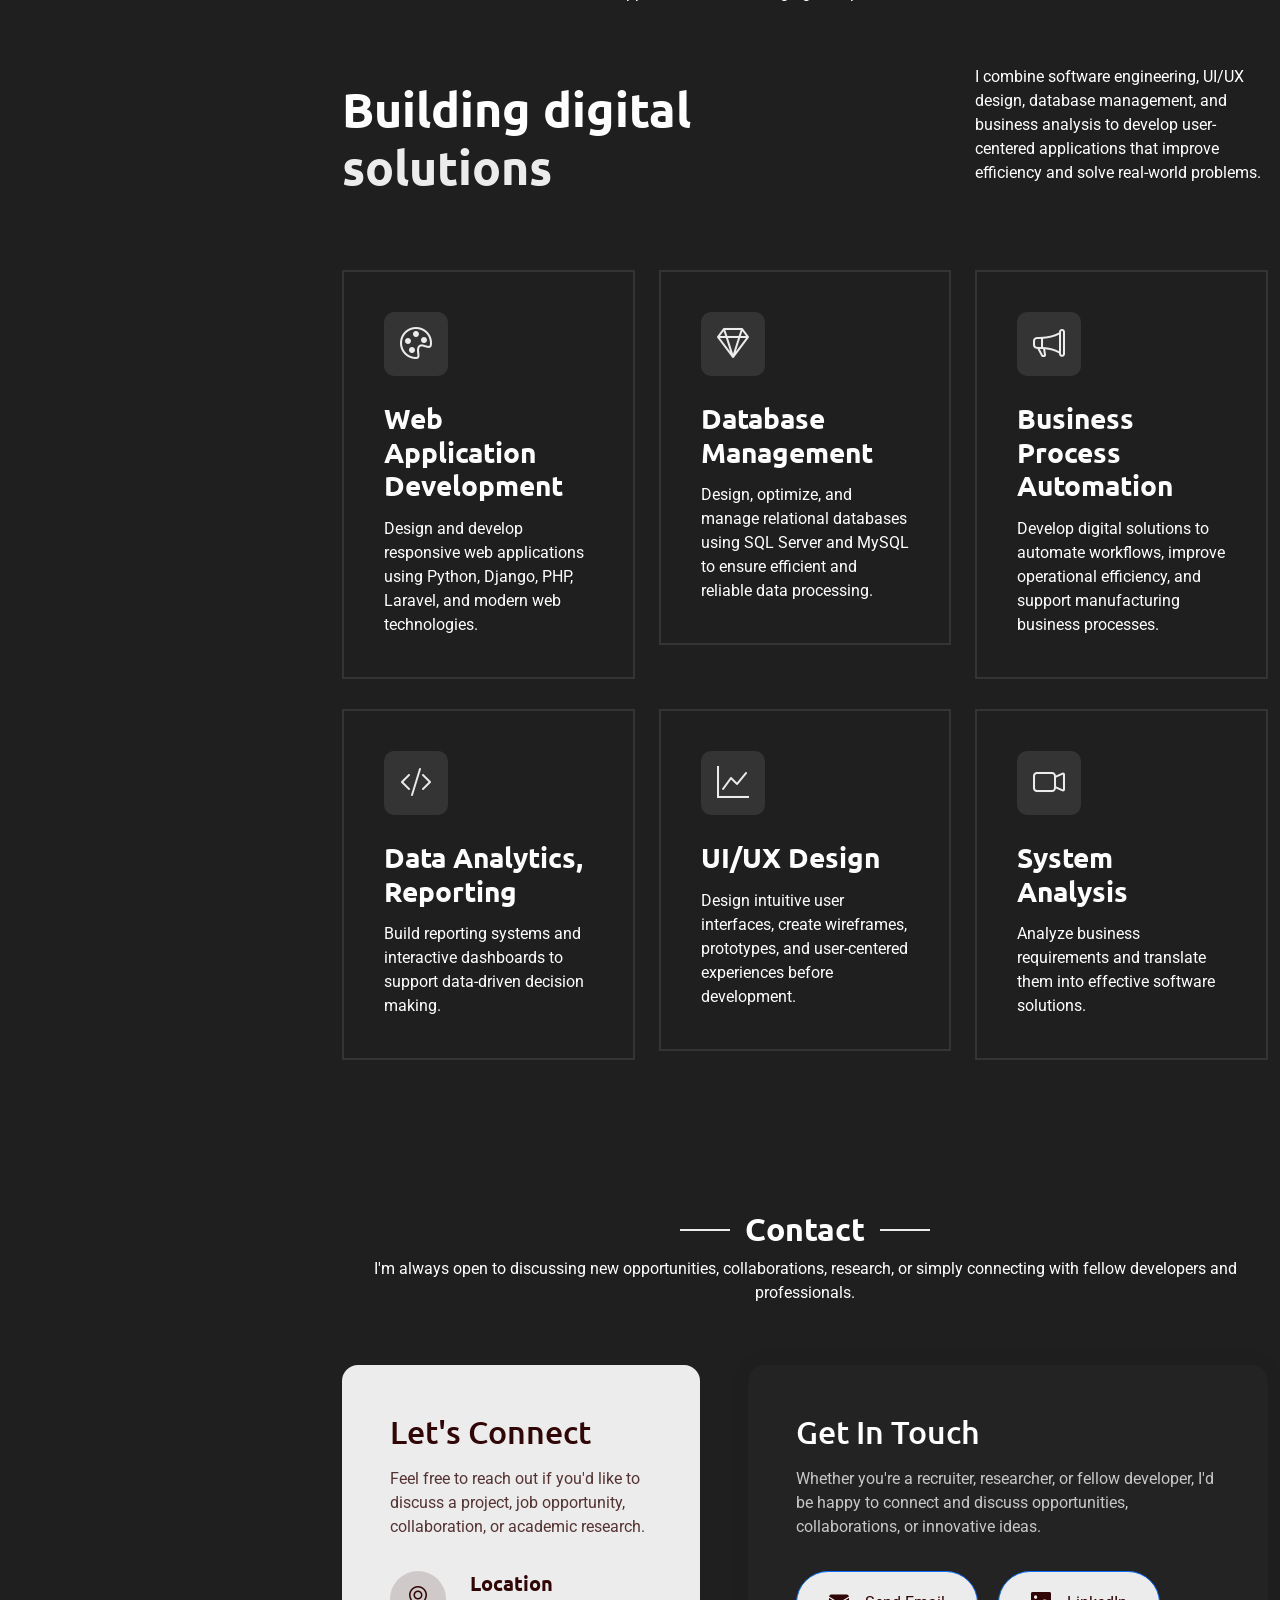
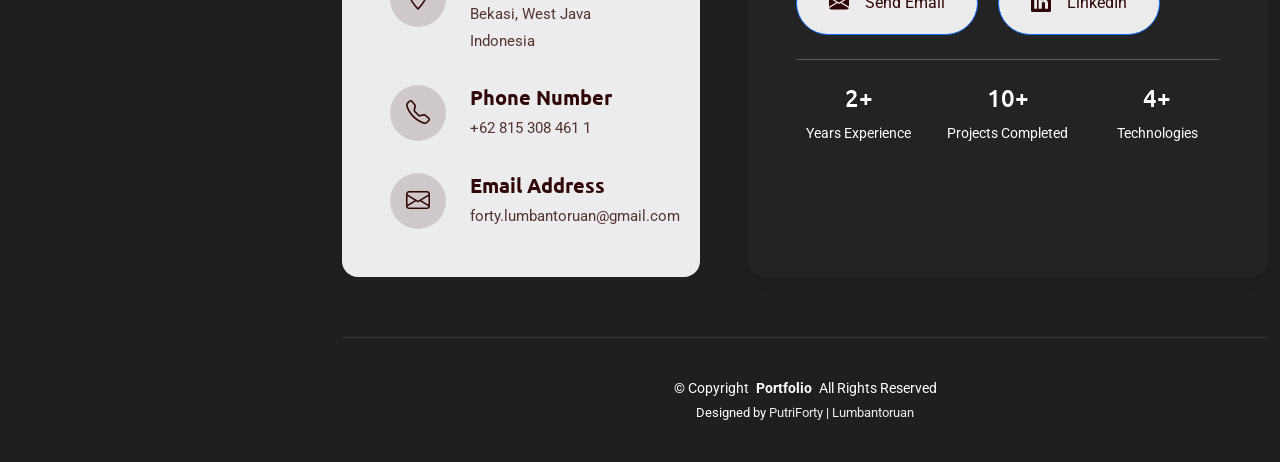
==== commit ef09e340: "Update index.html" ====
--- a/index.html
+++ b/index.html
@@ -602,7 +602,7 @@
                   </div>
                 </div><!-- End Portfolio Item -->
 
-                <div class="col-lg-6 col-md-6 portfolio-item isotope-item filter-web">
+                <!-- <div class="col-lg-6 col-md-6 portfolio-item isotope-item filter-web"> -->
                   <div class="col-lg-4 col-md-6 portfolio-item isotope-item filter-web">
                   <div class="portfolio-wrap">
                     <img src="assets/img/portfolio/potrait/potrait-novysalon.png" class="img-fluid" alt="Portfolio Image" loading="lazy">
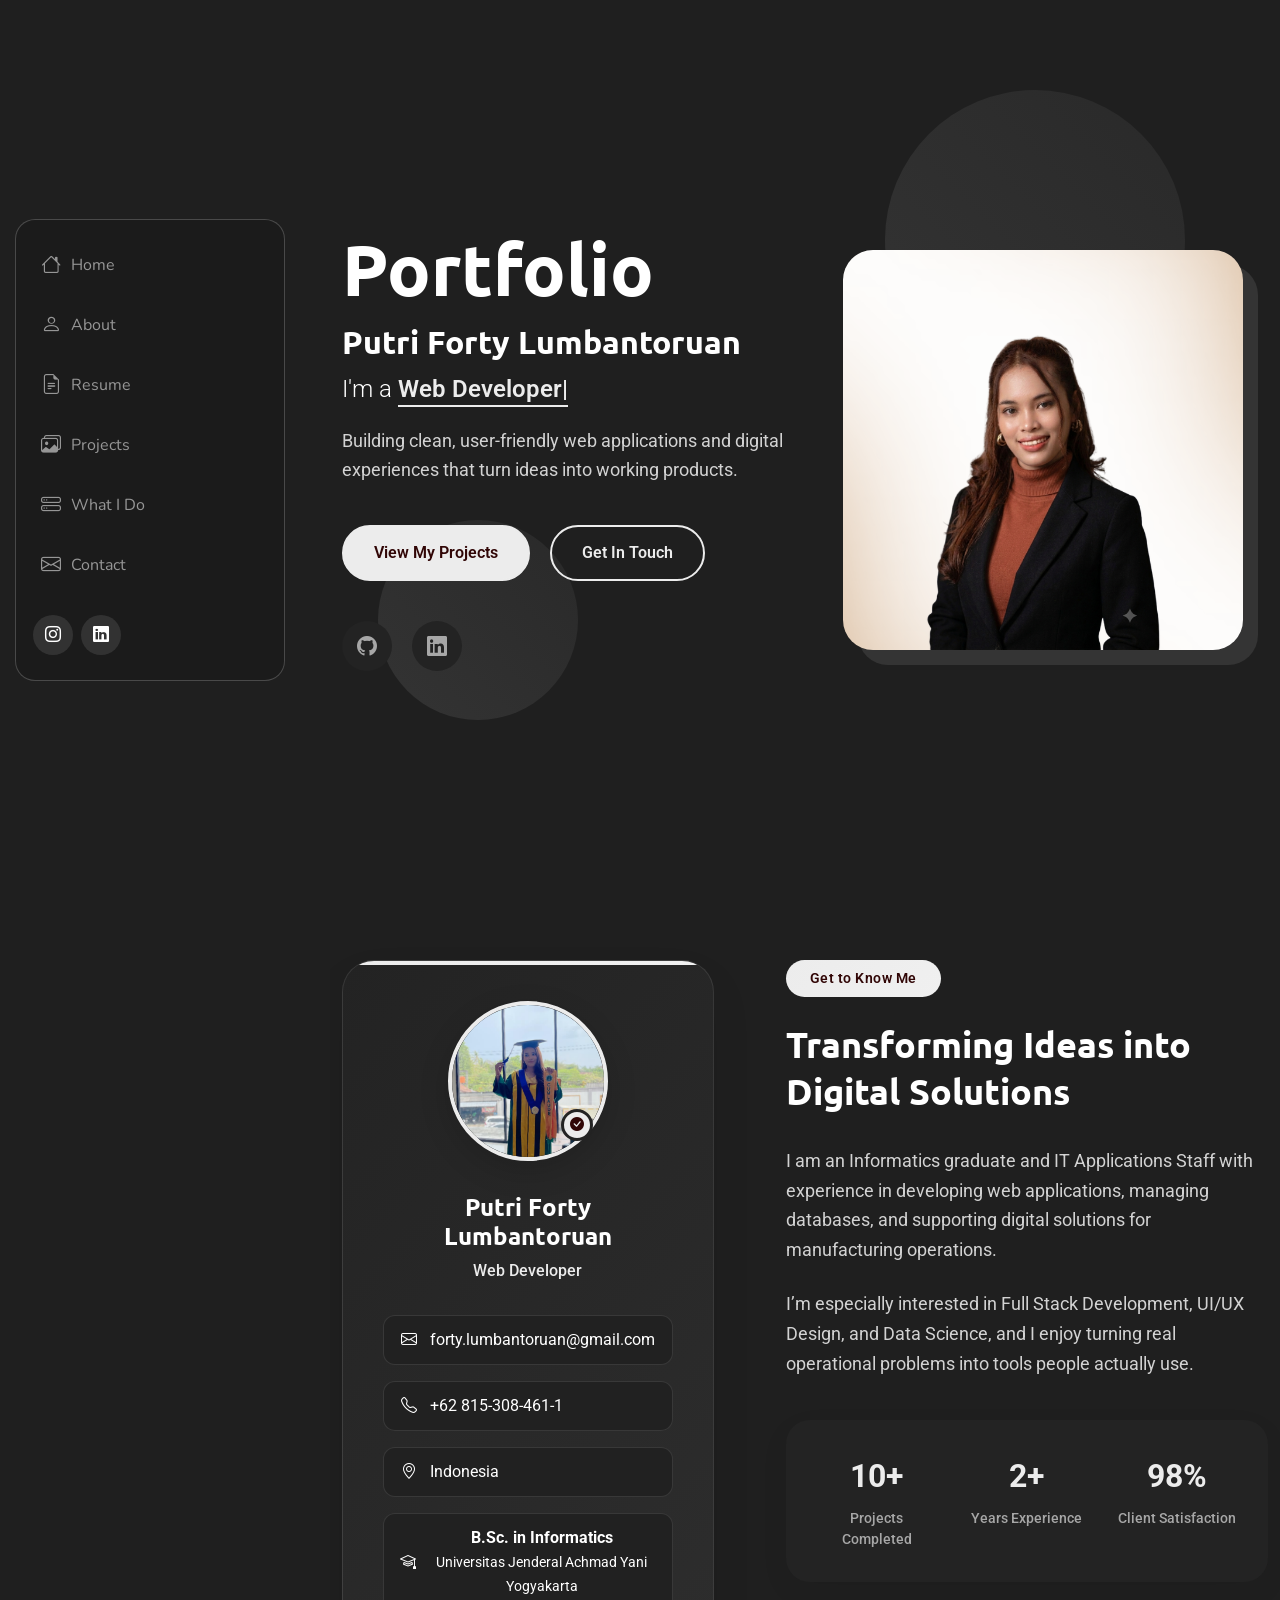
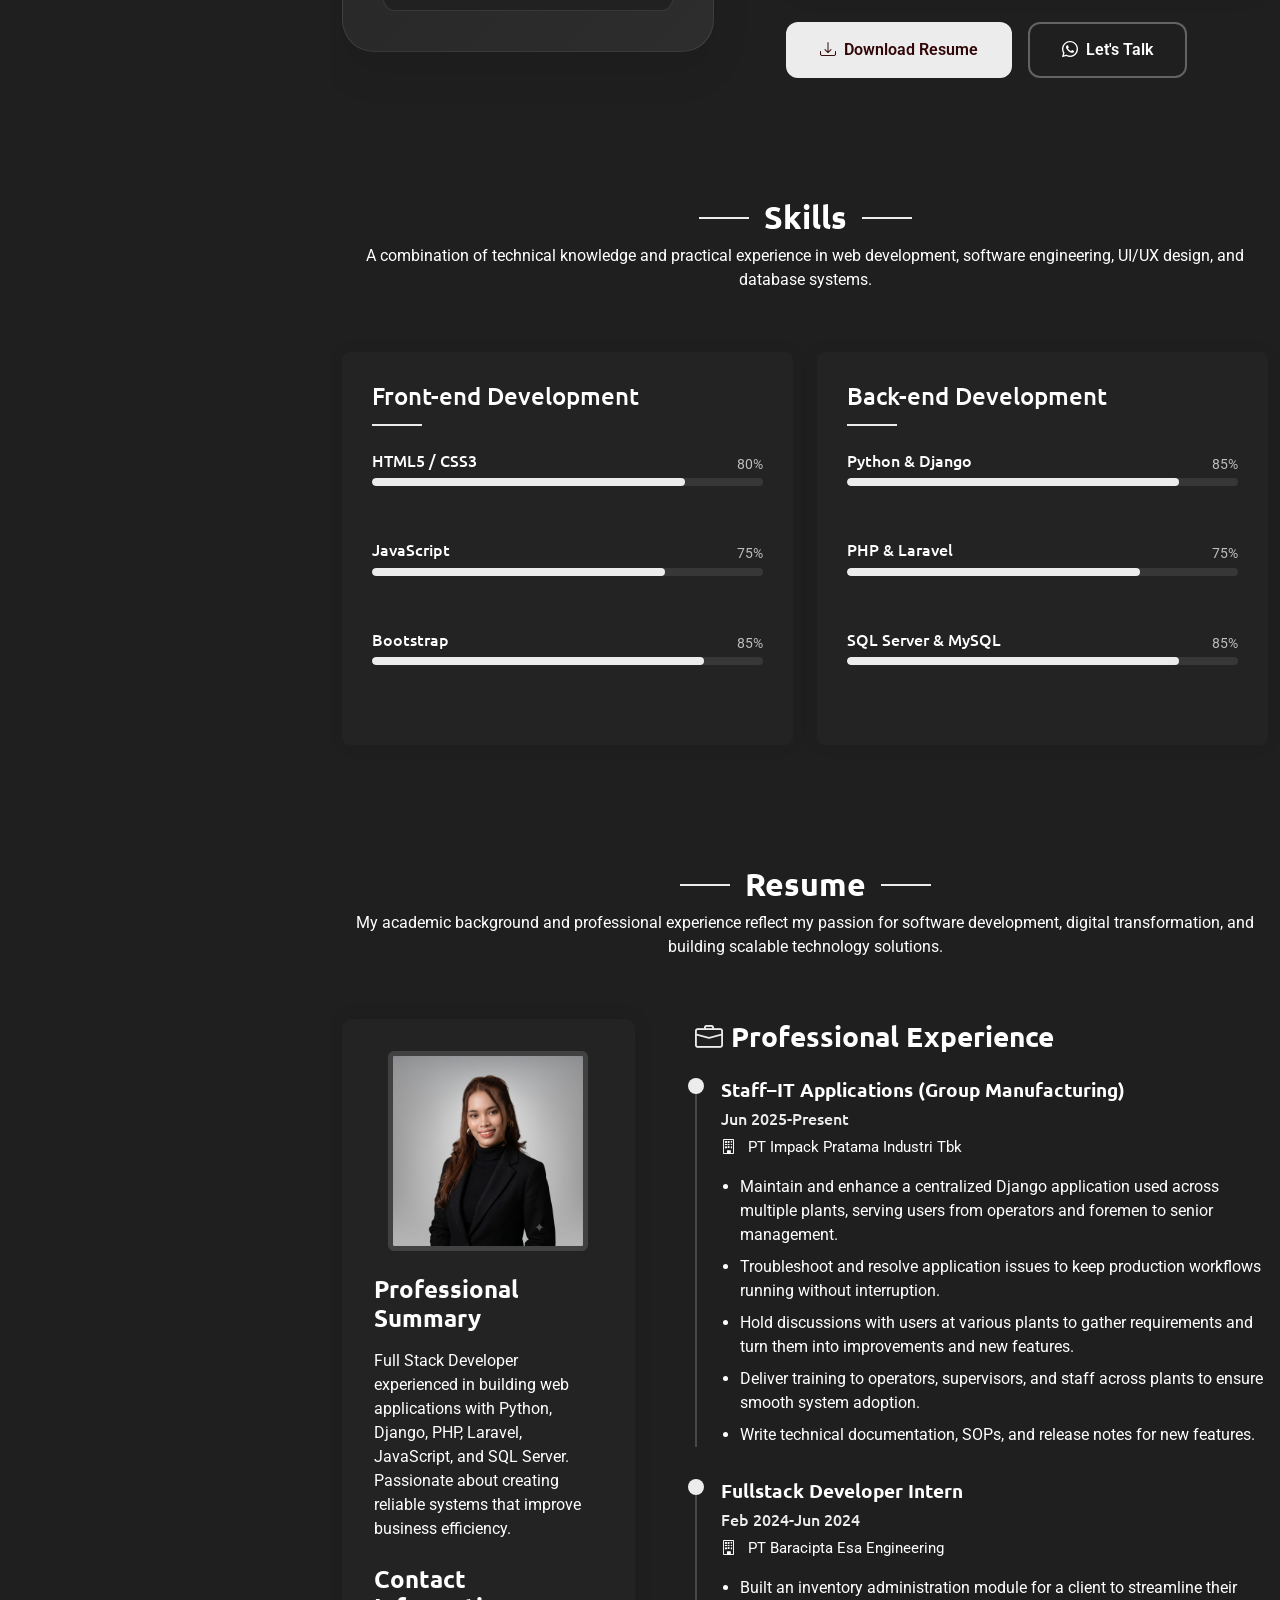
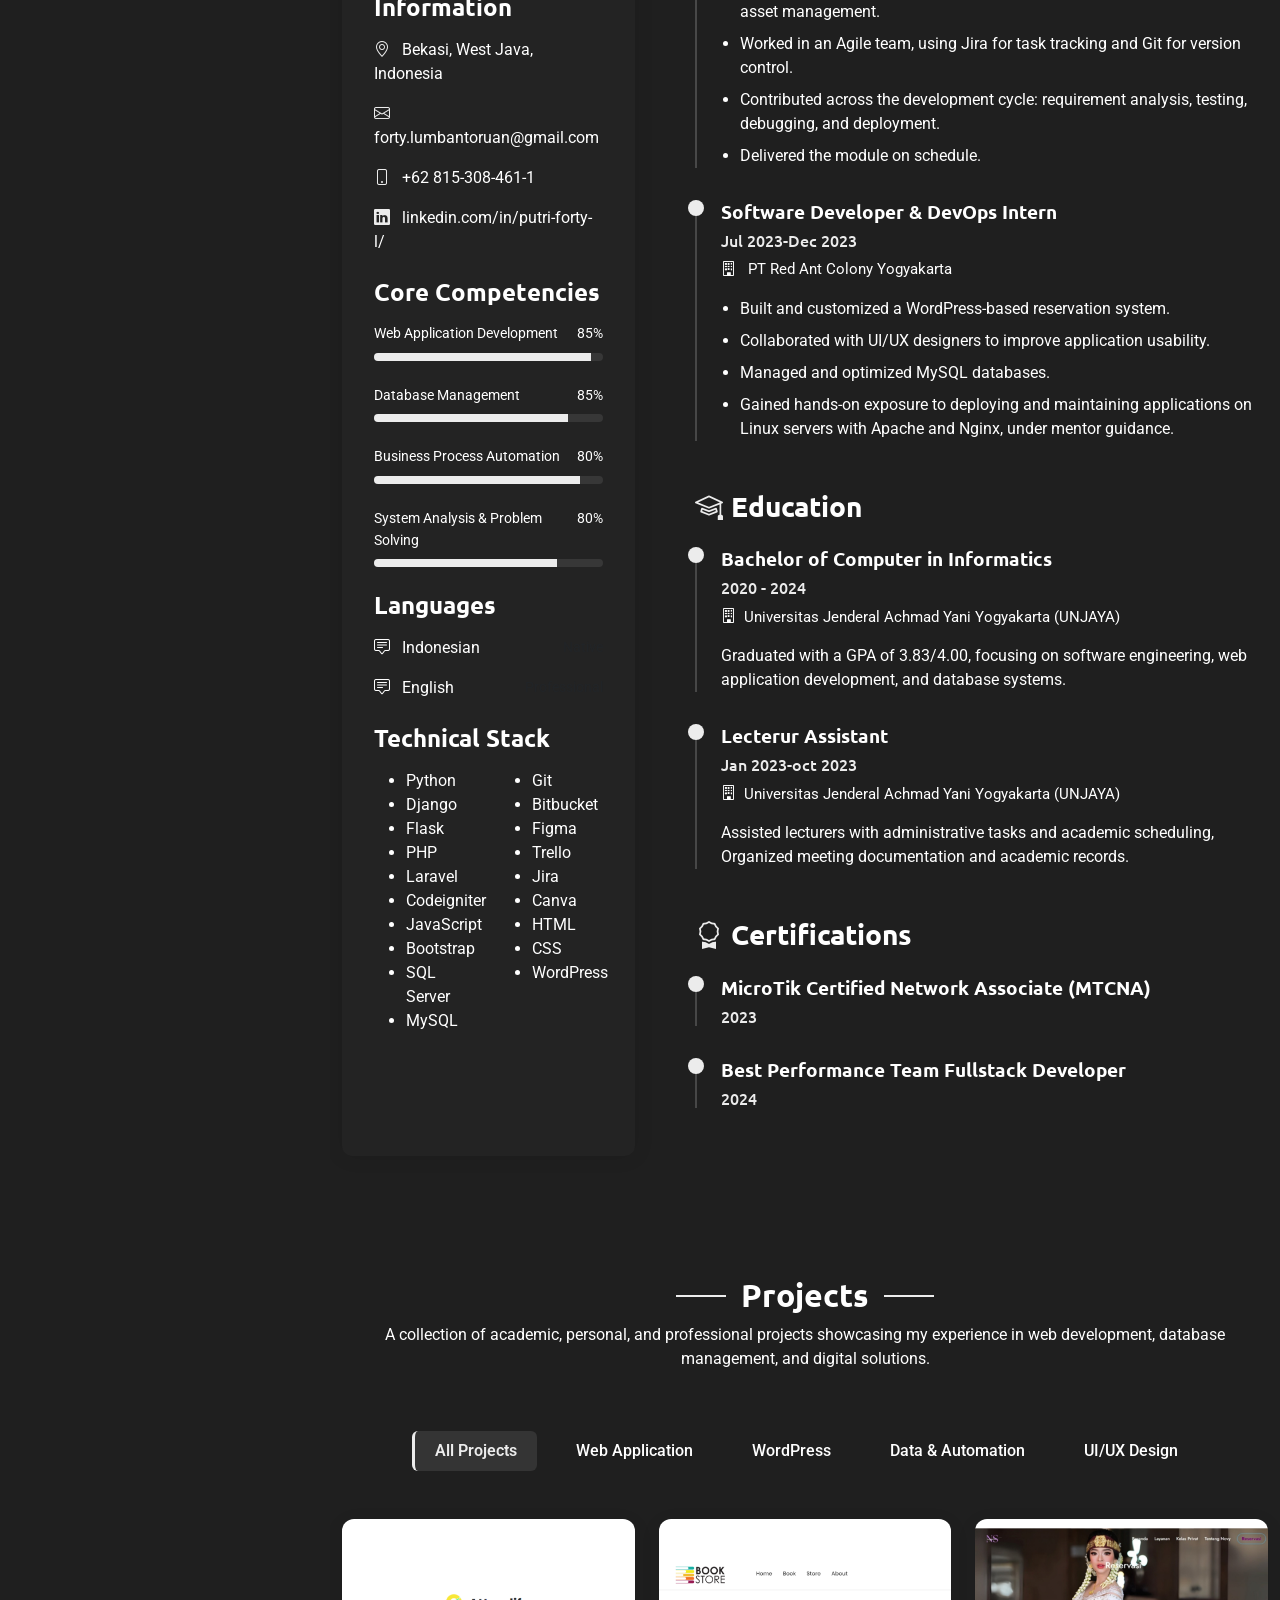
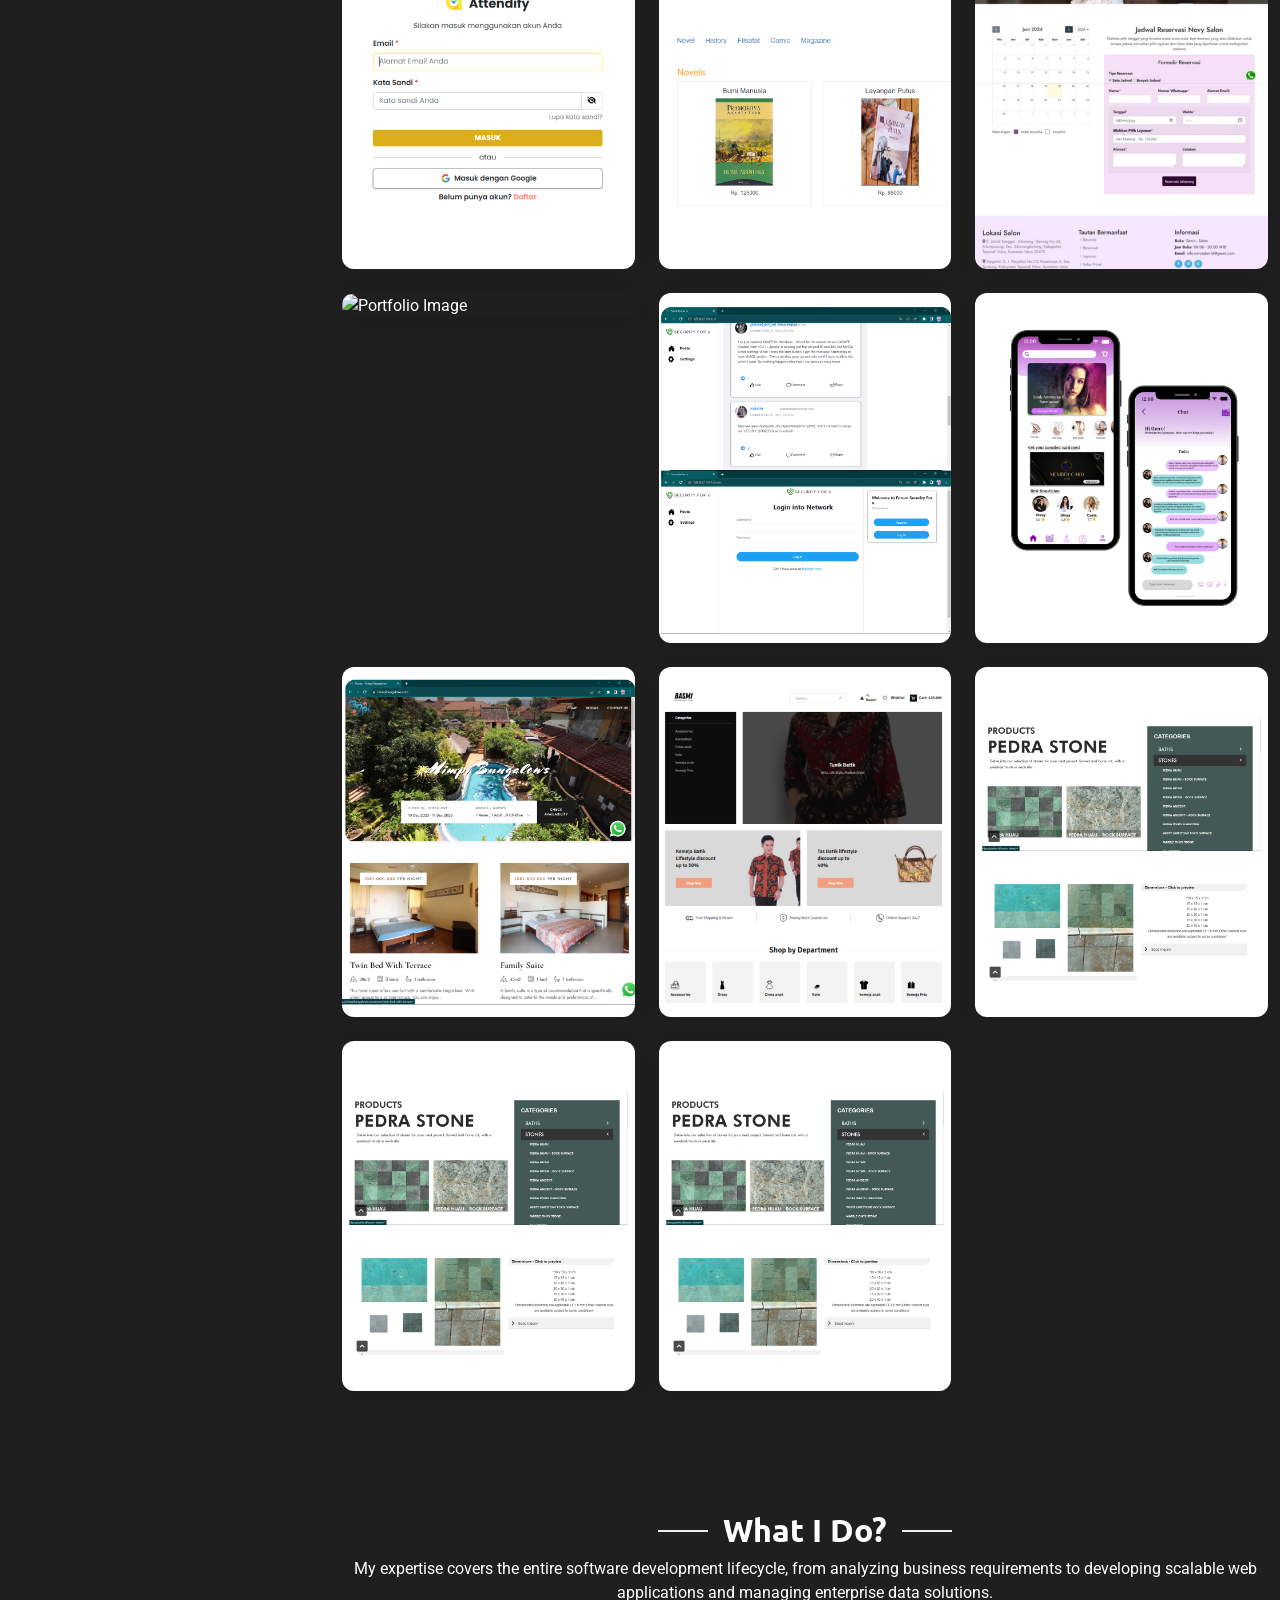
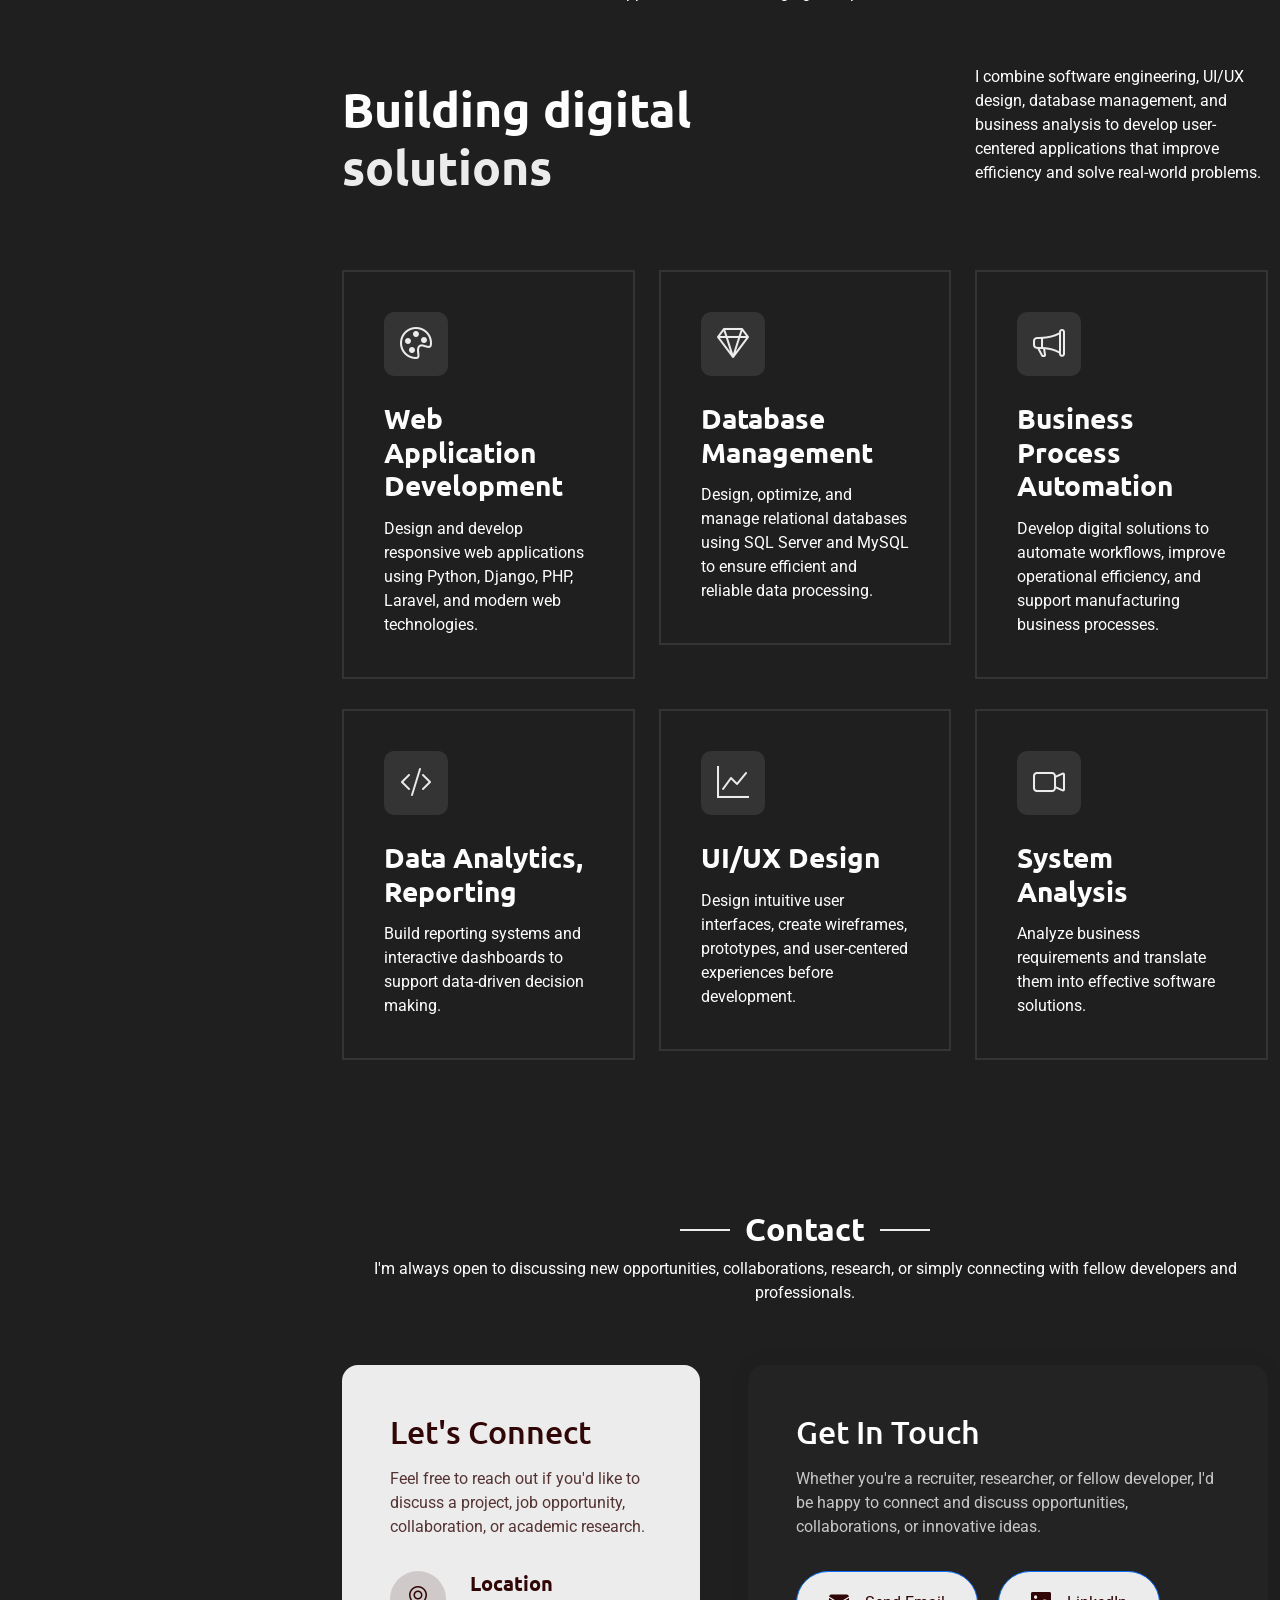
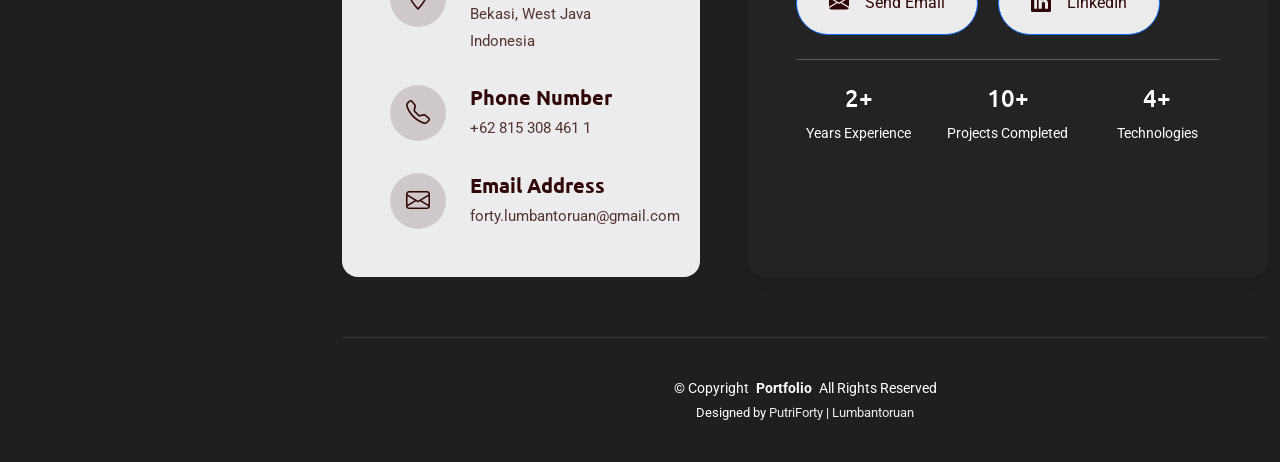
==== commit 40d99423: "Update index.html" ====
--- a/index.html
+++ b/index.html
@@ -622,13 +622,13 @@
                 <!-- <div class="col-lg-6 col-md-6 portfolio-item isotope-item filter-web"> -->
                 <div class="col-lg-4 col-md-6 portfolio-item isotope-item filter-web">
                   <div class="portfolio-wrap">
-                    <img src="assets/img/portfolio/potrait/potrait-bookstore.png" class="img-fluid" alt="Portfolio Image" loading="lazy">
+                    <img src="assets/img/portfolio/potrait/impc.png" class="img-fluid" alt="Portfolio Image" loading="lazy">
                     <div class="portfolio-info">
                       <div class="content">
                         <span class="category">Web Application</span>
                         <h4>Manufacturing System</h4>
                         <div class="portfolio-links">
-                          <a href="assets/img/portfolio/potrait/potrait-bookstore.png" class="glightbox" title="Woodcraft Design"><i class="bi bi-plus-lg"></i></a>
+                          <a href="assets/img/portfolio/potrait/impc.png" class="glightbox" title="Woodcraft Design"><i class="bi bi-plus-lg"></i></a>
                           <a href="portofolio-details-bookstore.html" title="More Details"><i class="bi bi-arrow-right"></i></a>
                         </div>
                       </div>
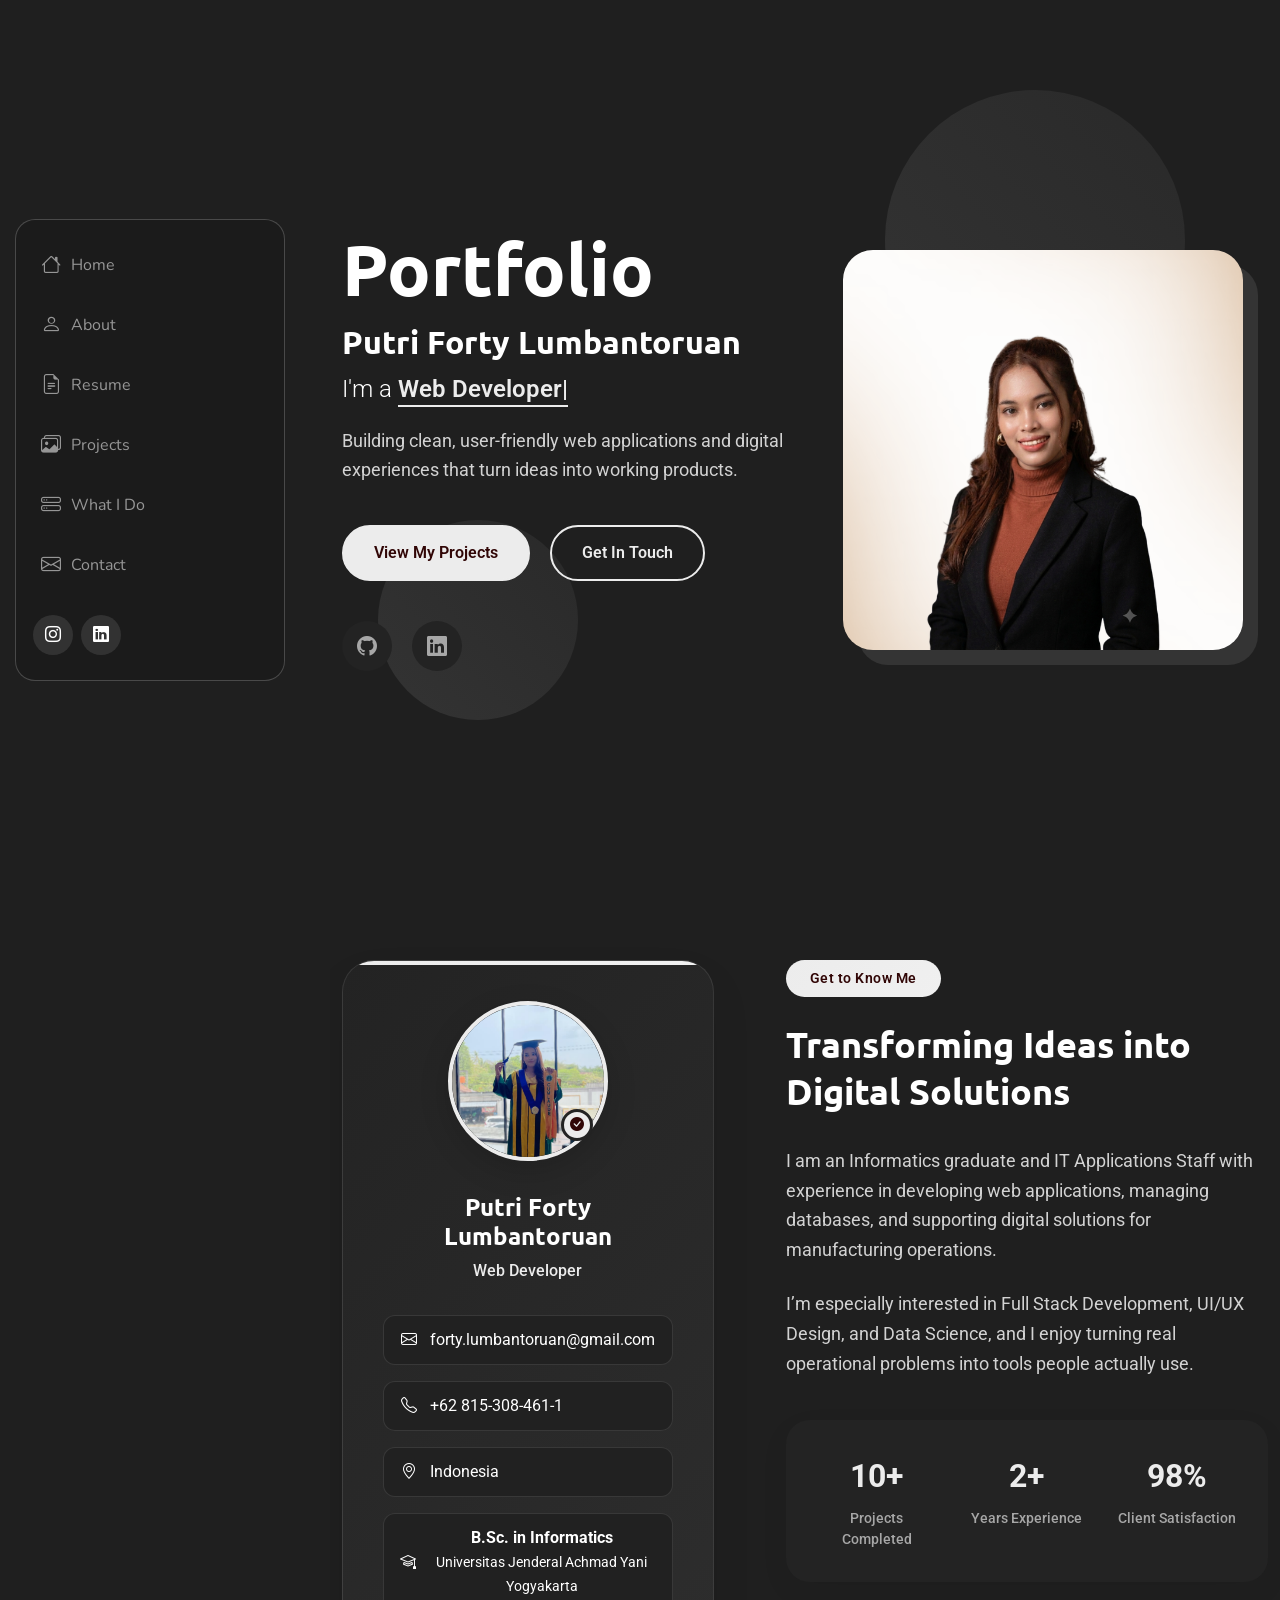
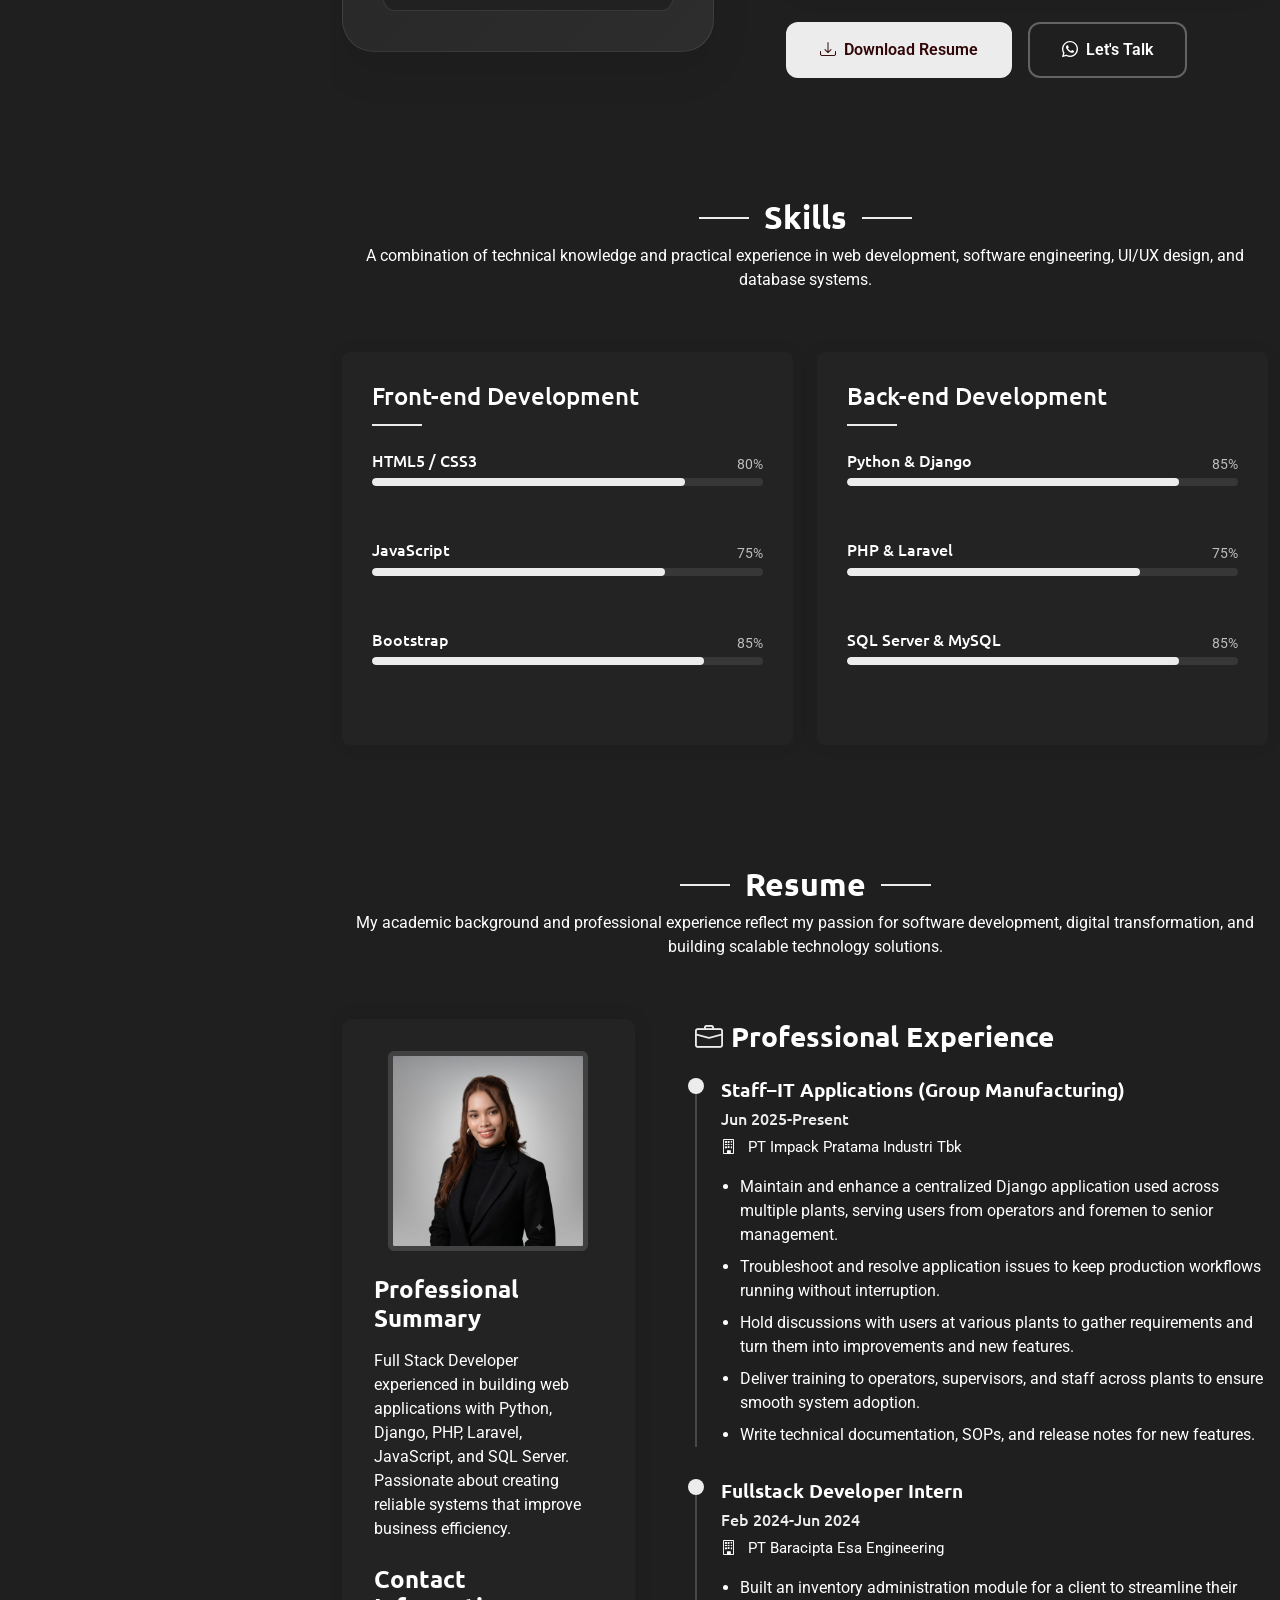
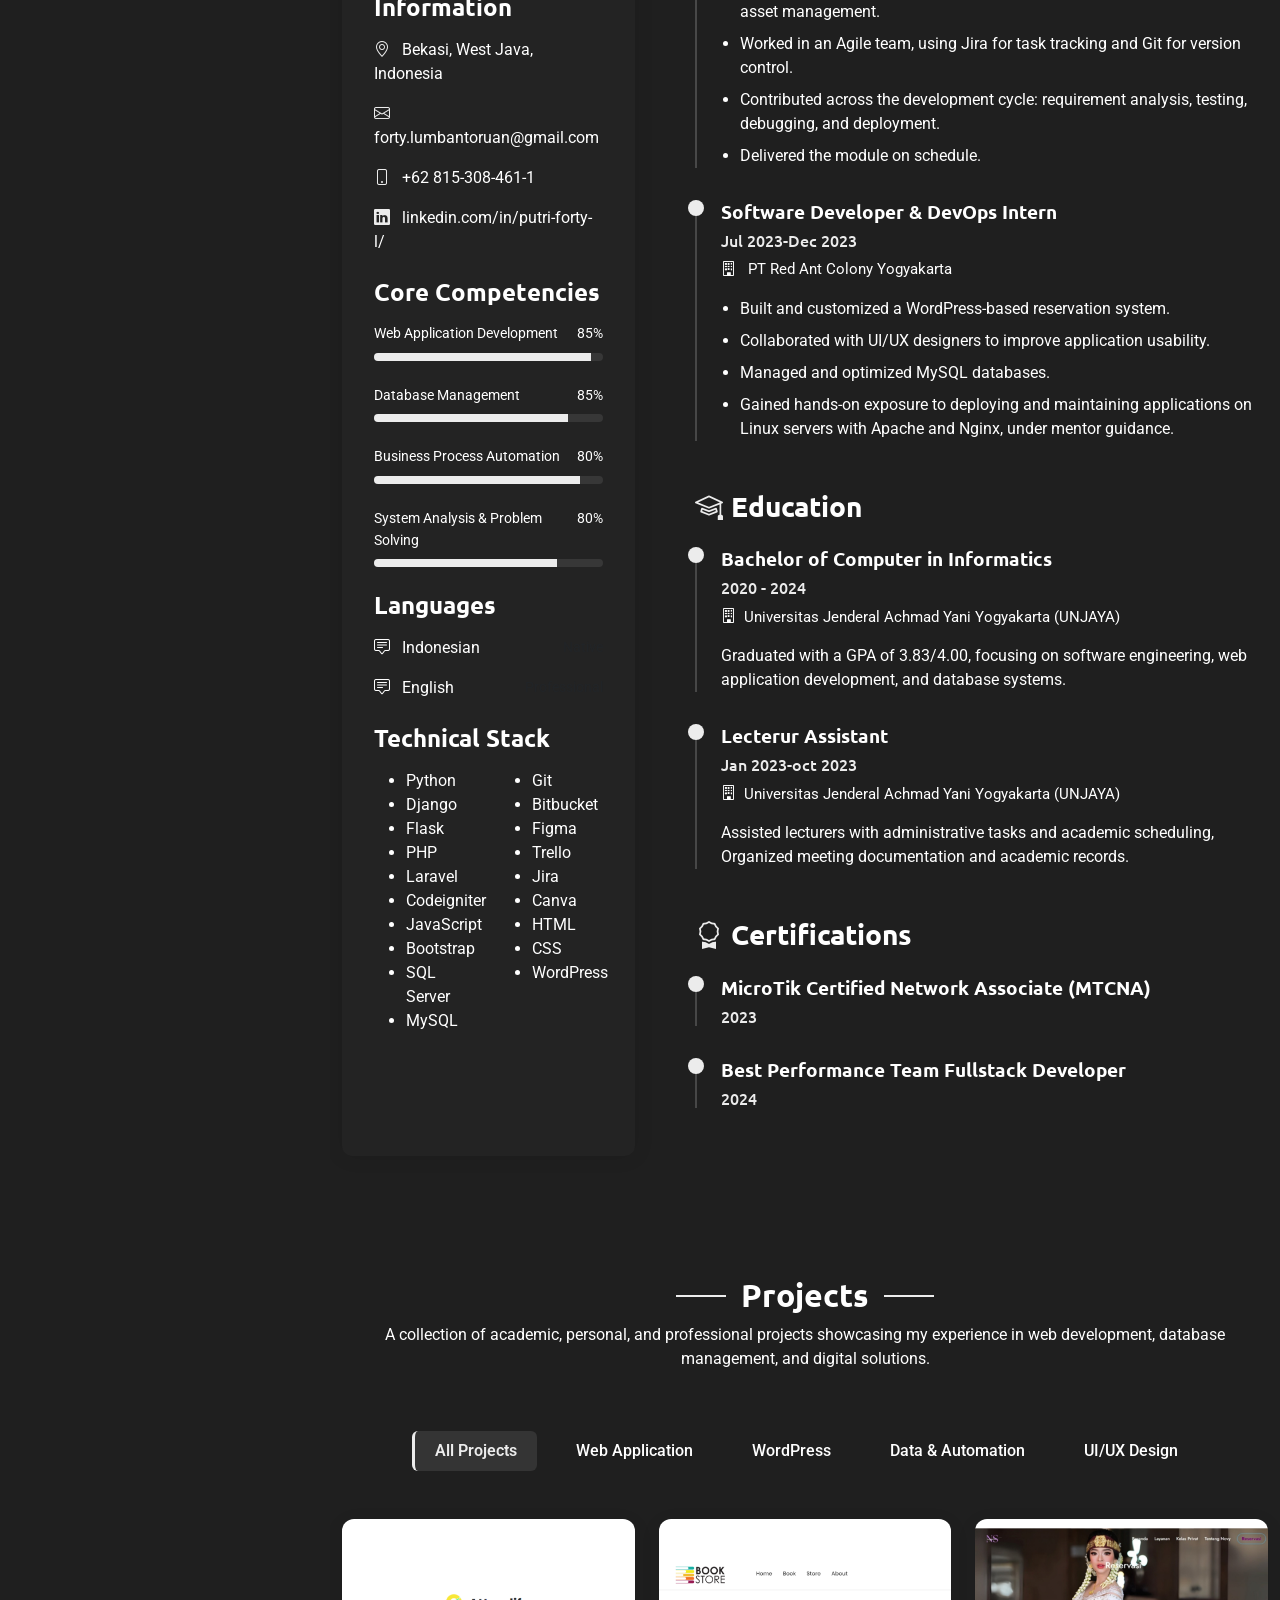
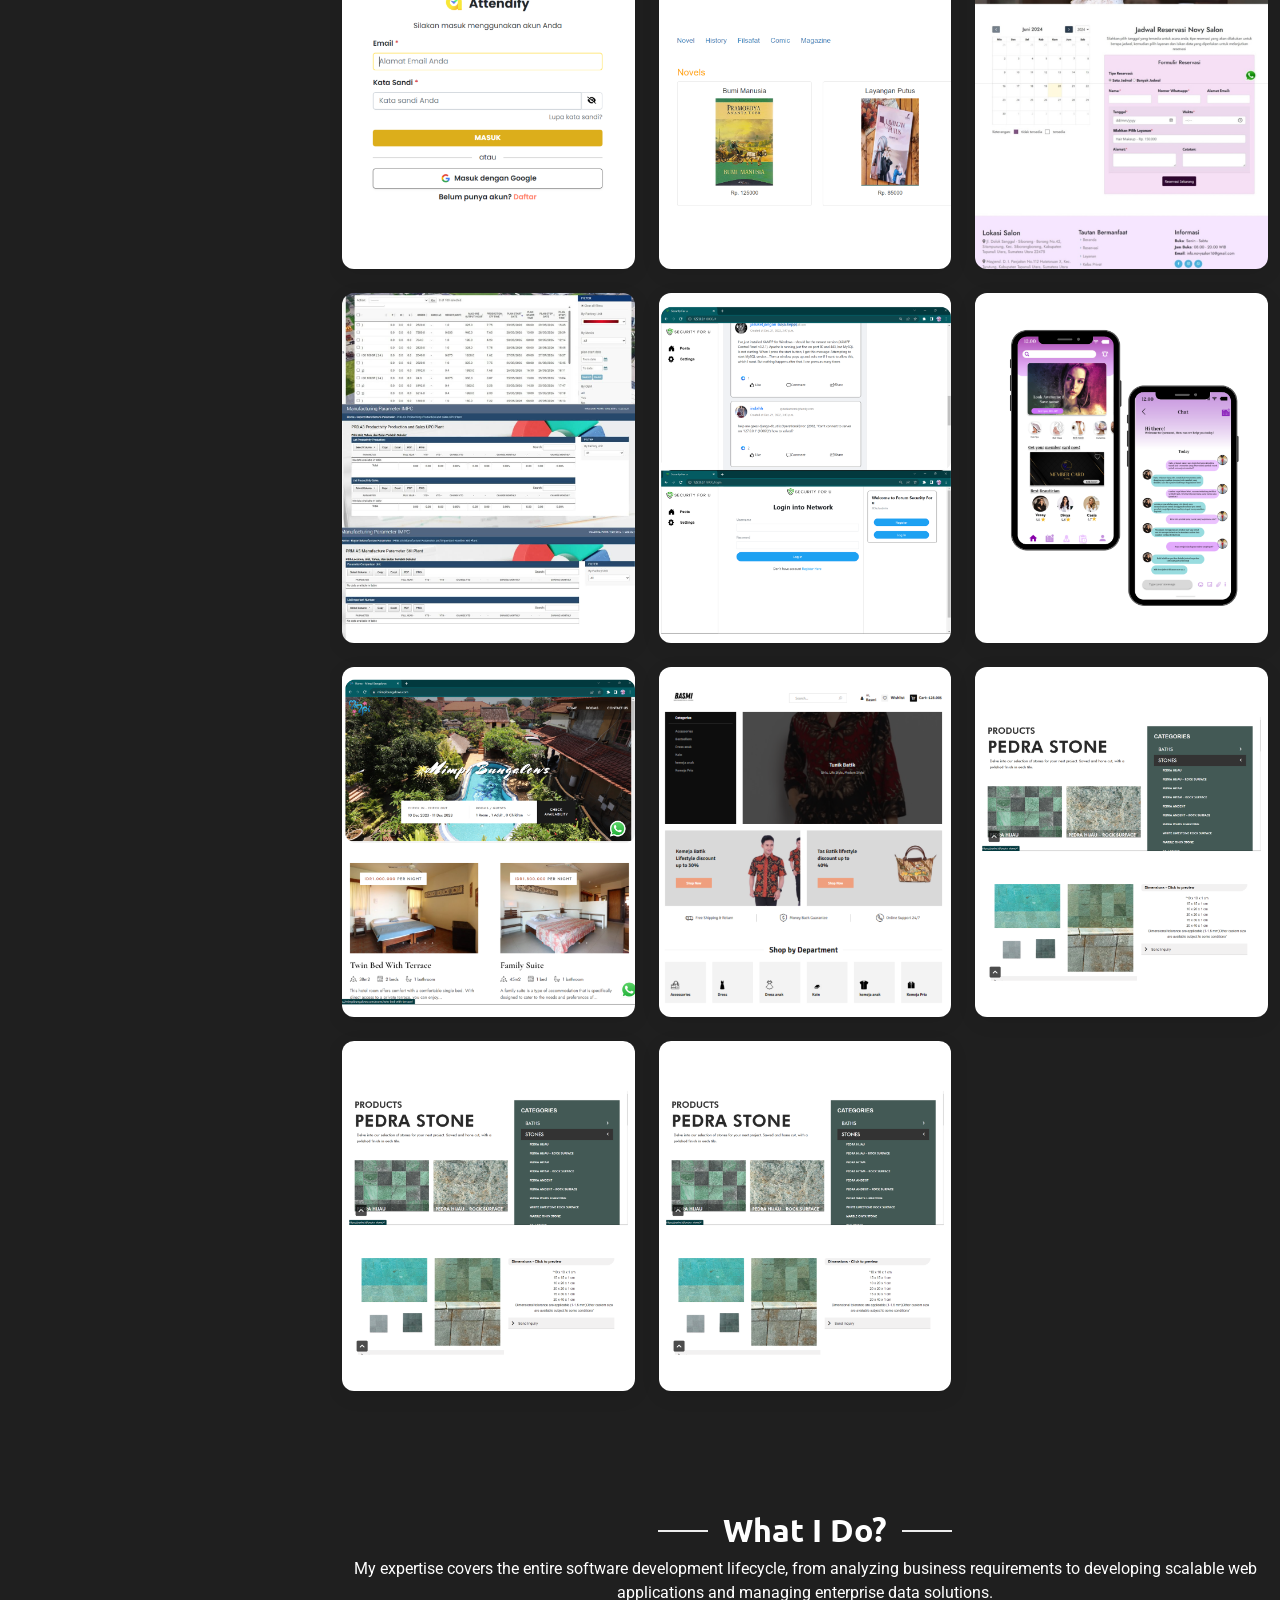
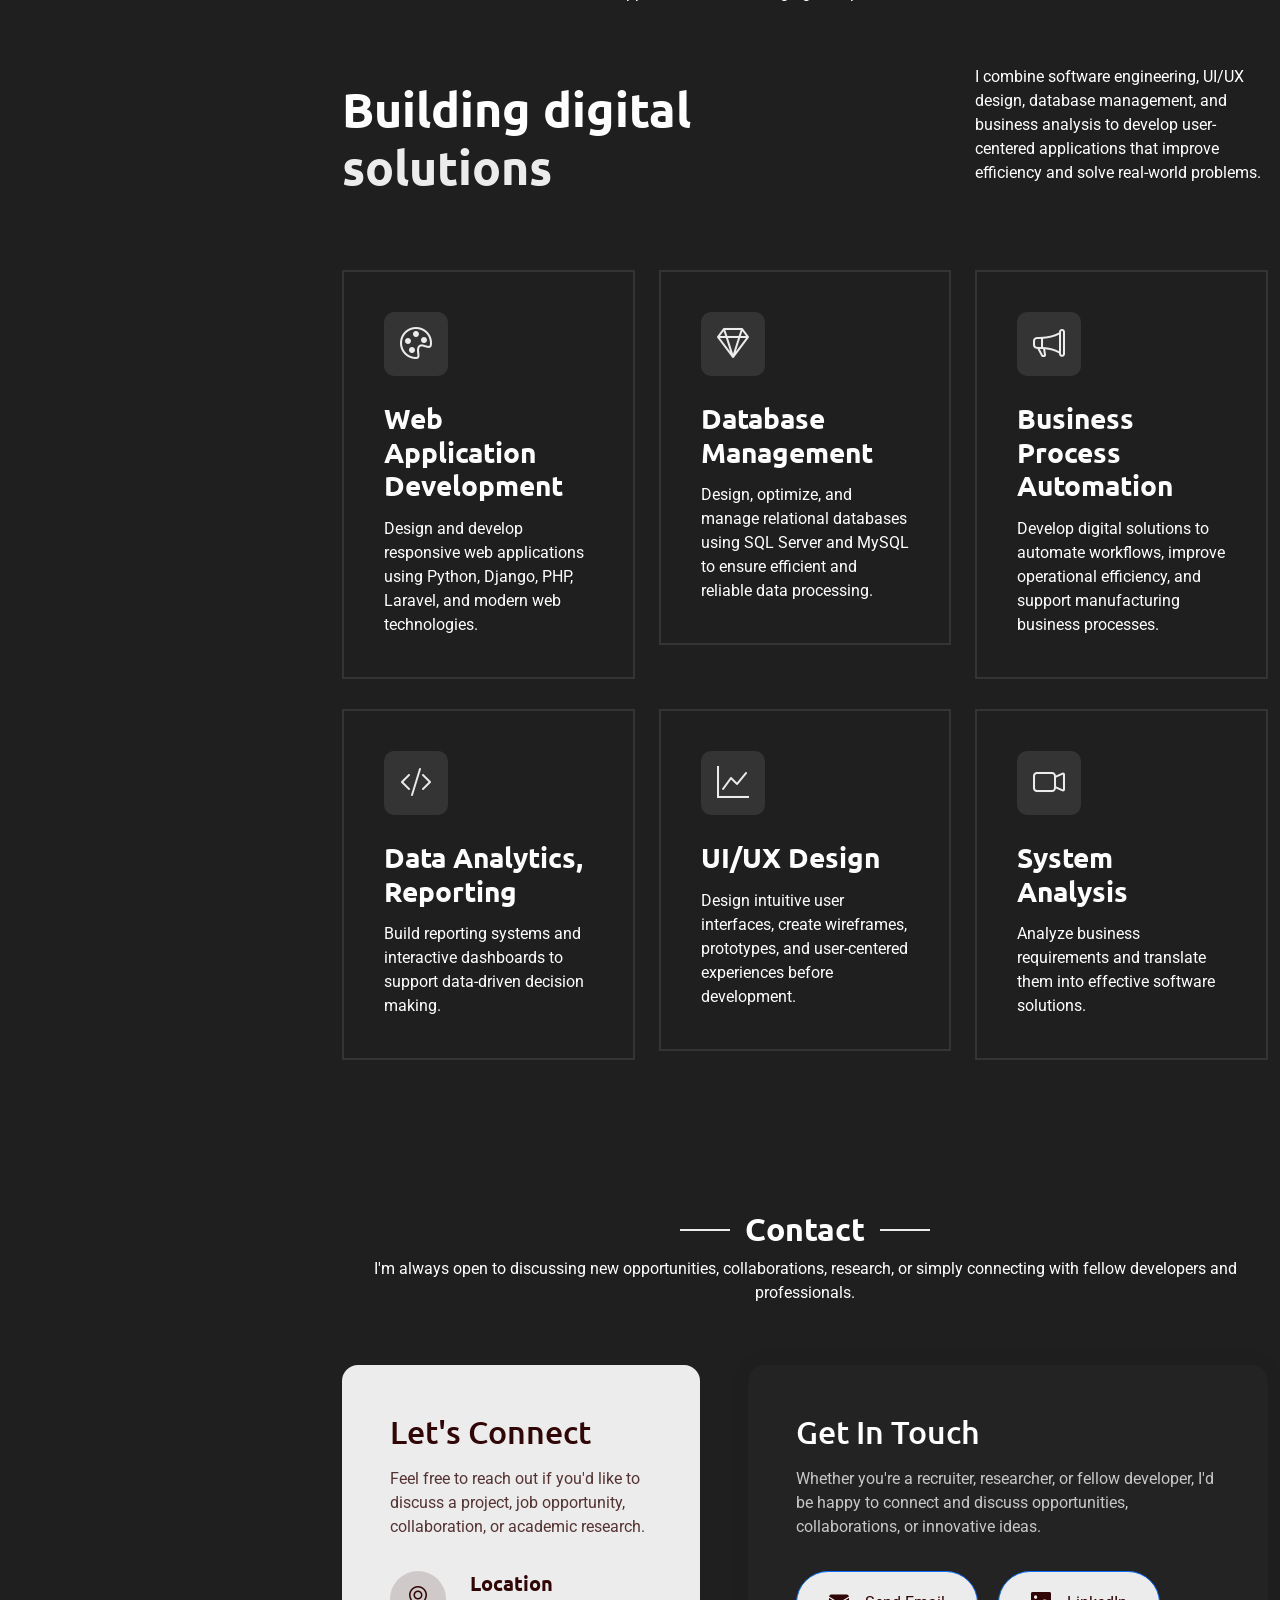
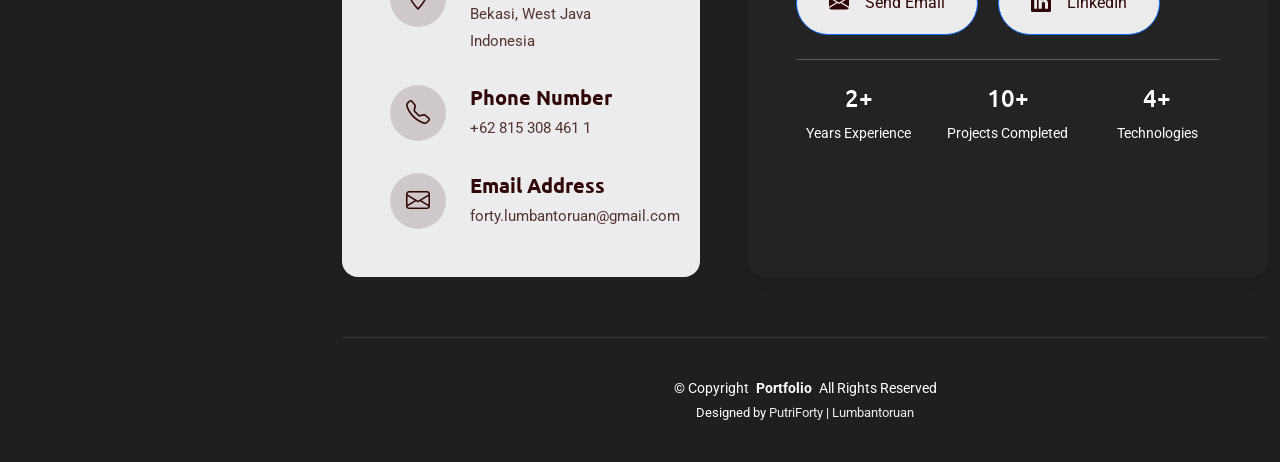
==== commit bb2eef58: "Update index.html" ====
--- a/index.html
+++ b/index.html
@@ -622,13 +622,13 @@
                 <!-- <div class="col-lg-6 col-md-6 portfolio-item isotope-item filter-web"> -->
                 <div class="col-lg-4 col-md-6 portfolio-item isotope-item filter-web">
                   <div class="portfolio-wrap">
-                    <img src="assets/img/portfolio/potrait/impc.png" class="img-fluid" alt="Portfolio Image" loading="lazy">
+                    <img src="assets/img/portfolio/potrait/impc.jpeg" class="img-fluid" alt="Portfolio Image" loading="lazy">
                     <div class="portfolio-info">
                       <div class="content">
                         <span class="category">Web Application</span>
                         <h4>Manufacturing System</h4>
                         <div class="portfolio-links">
-                          <a href="assets/img/portfolio/potrait/impc.png" class="glightbox" title="Woodcraft Design"><i class="bi bi-plus-lg"></i></a>
+                          <a href="assets/img/portfolio/potrait/impc.jpeg" class="glightbox" title="Woodcraft Design"><i class="bi bi-plus-lg"></i></a>
                           <a href="portofolio-details-bookstore.html" title="More Details"><i class="bi bi-arrow-right"></i></a>
                         </div>
                       </div>
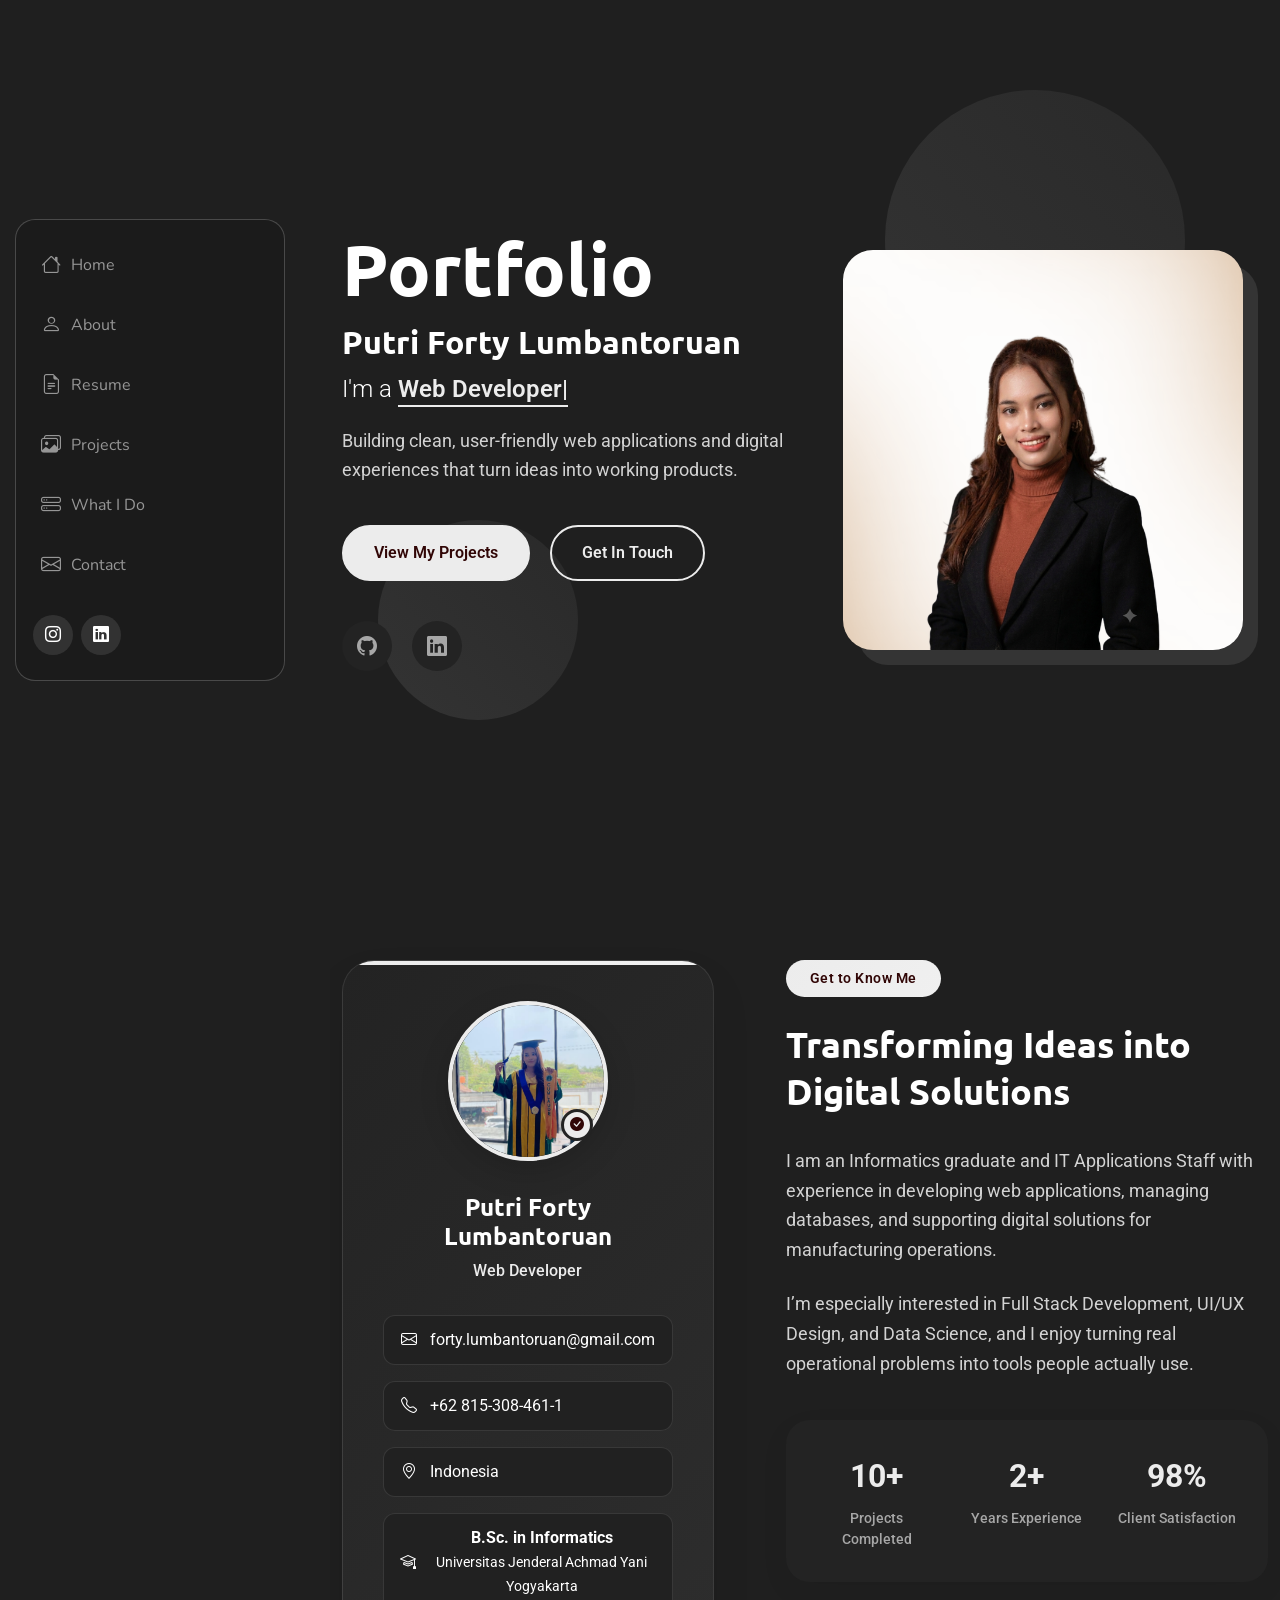
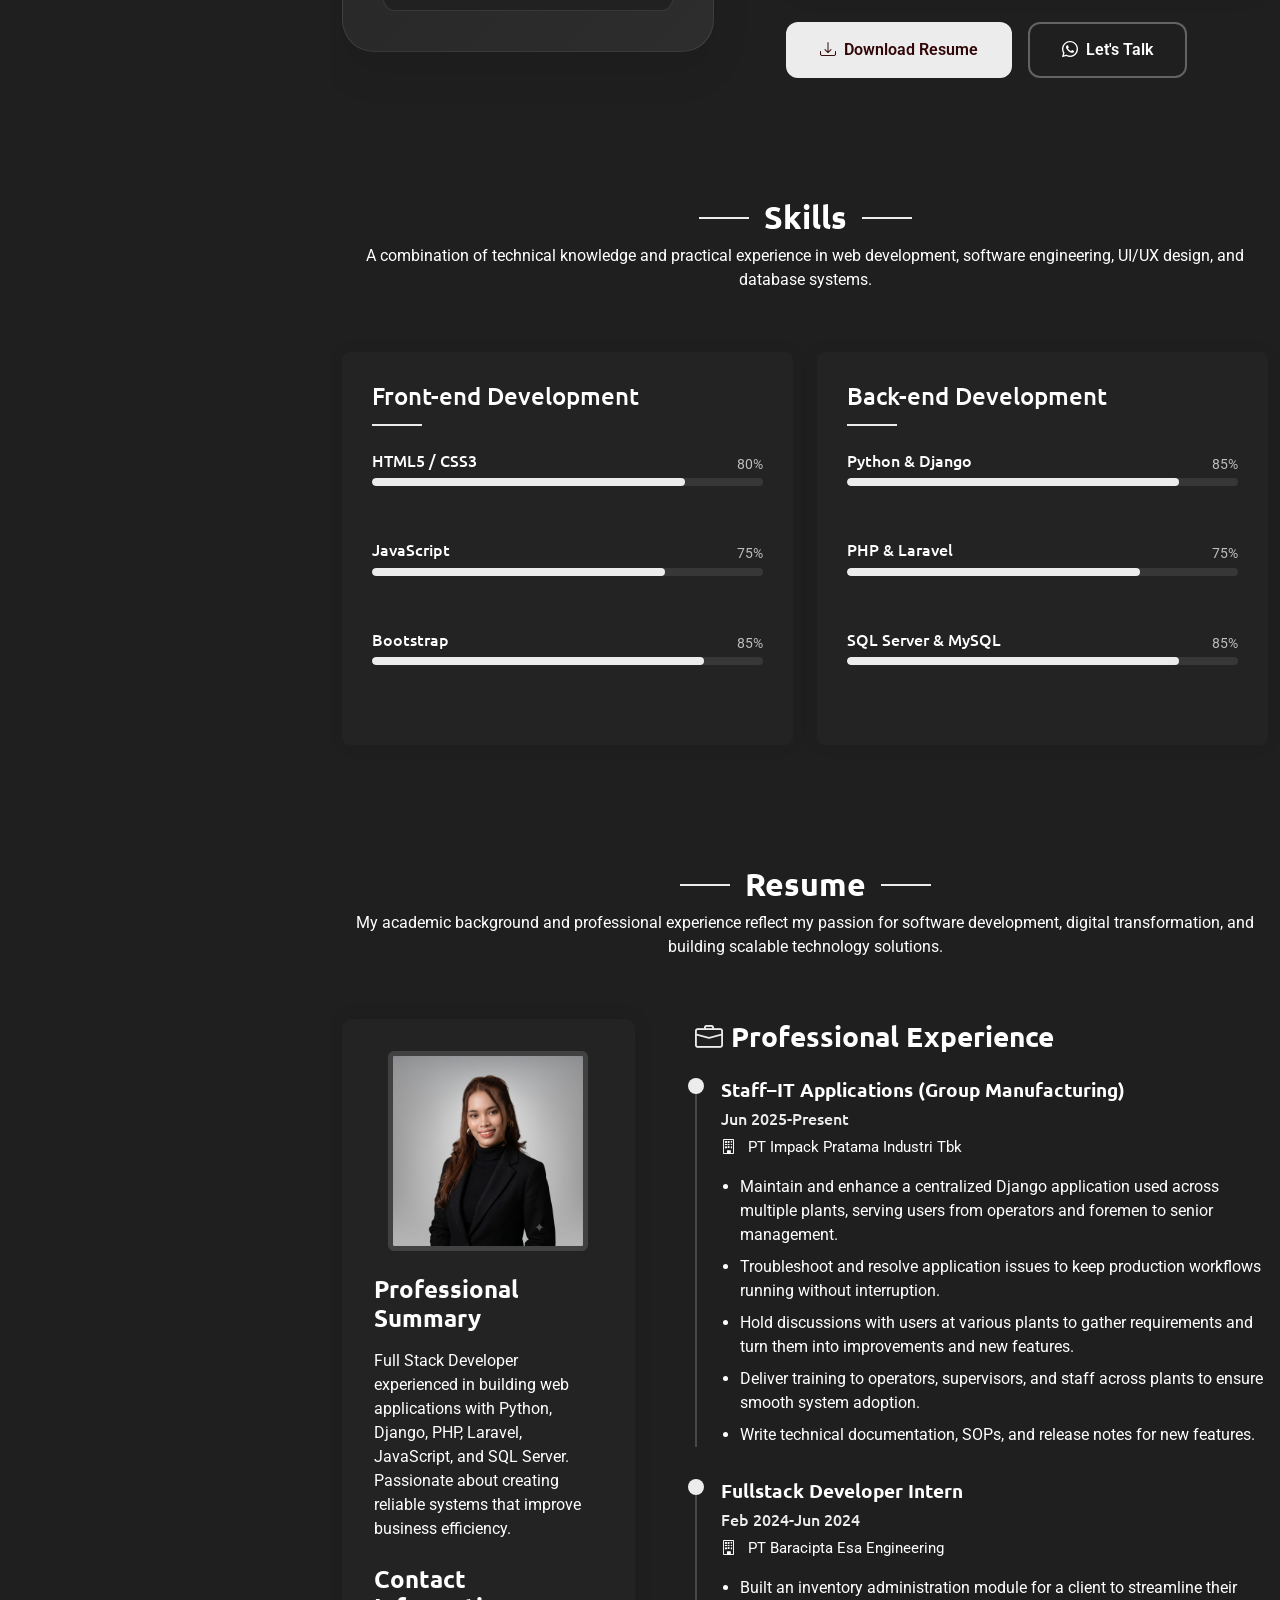
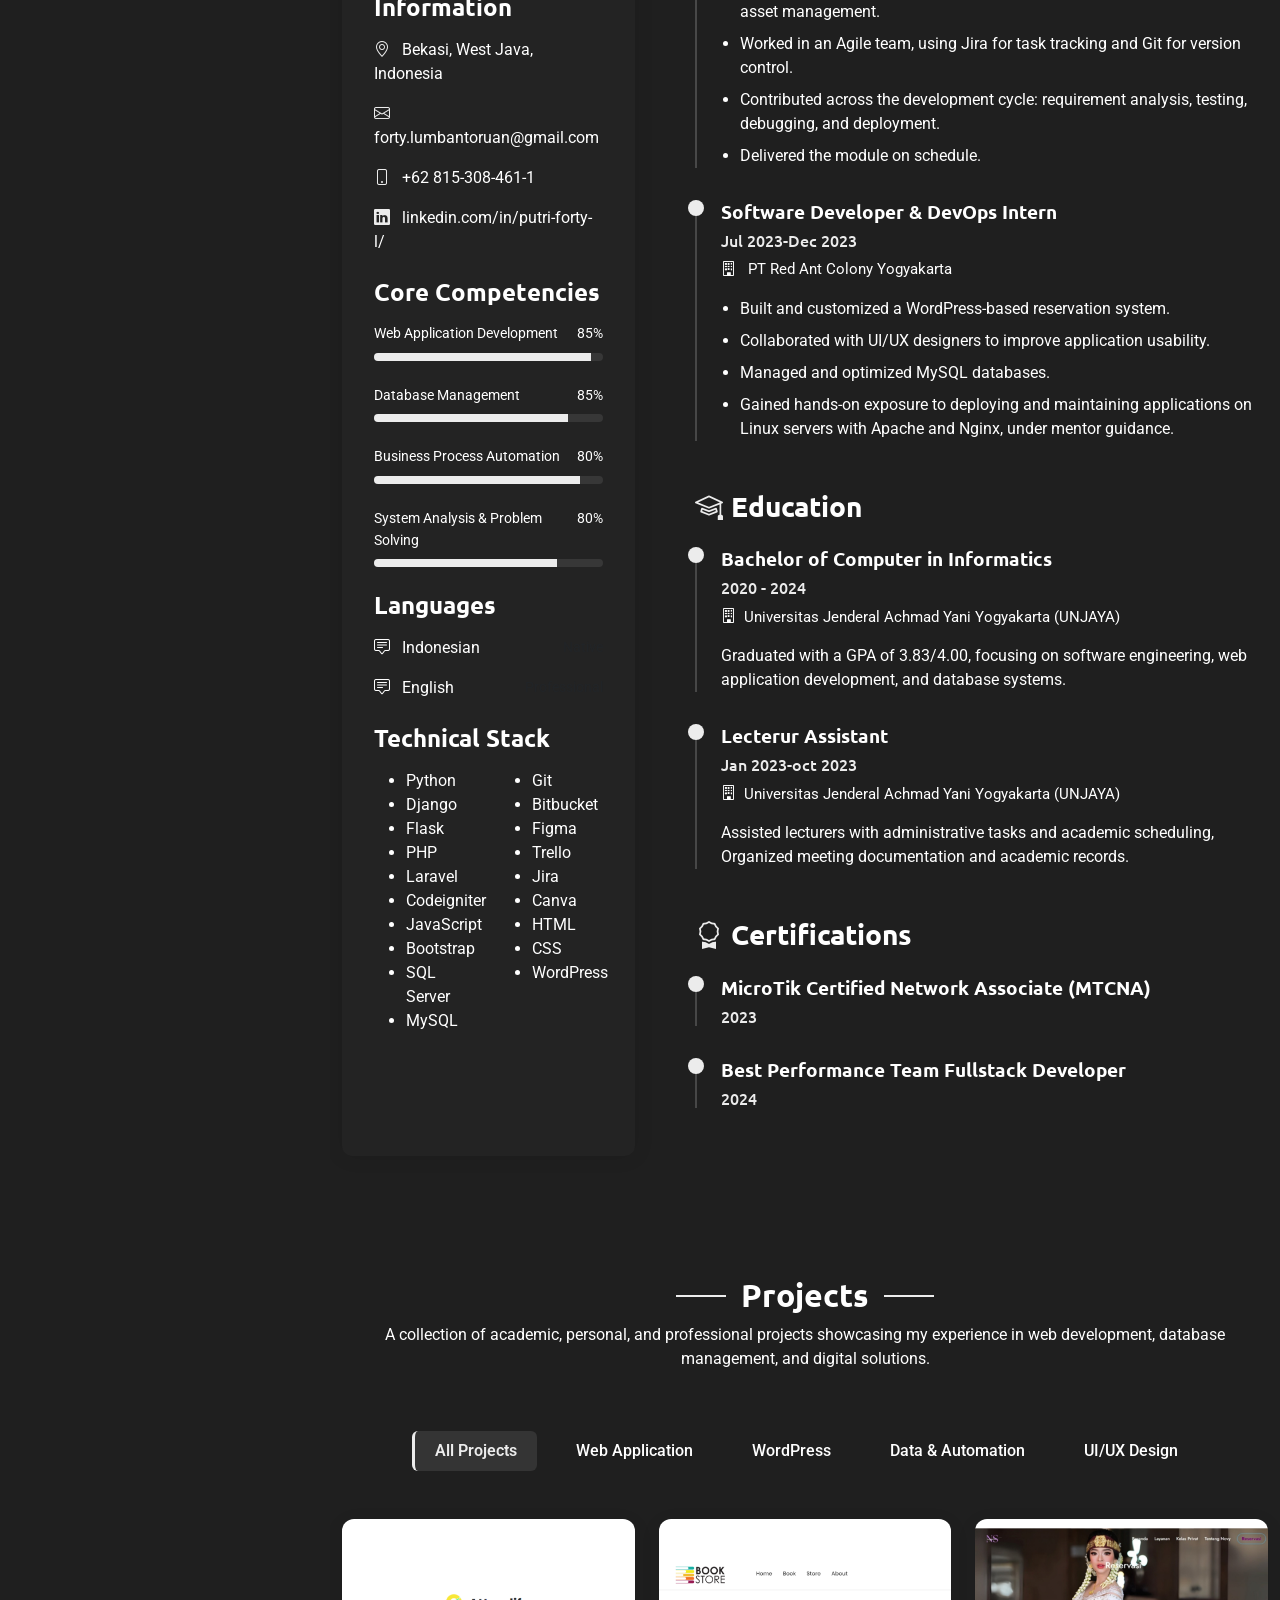
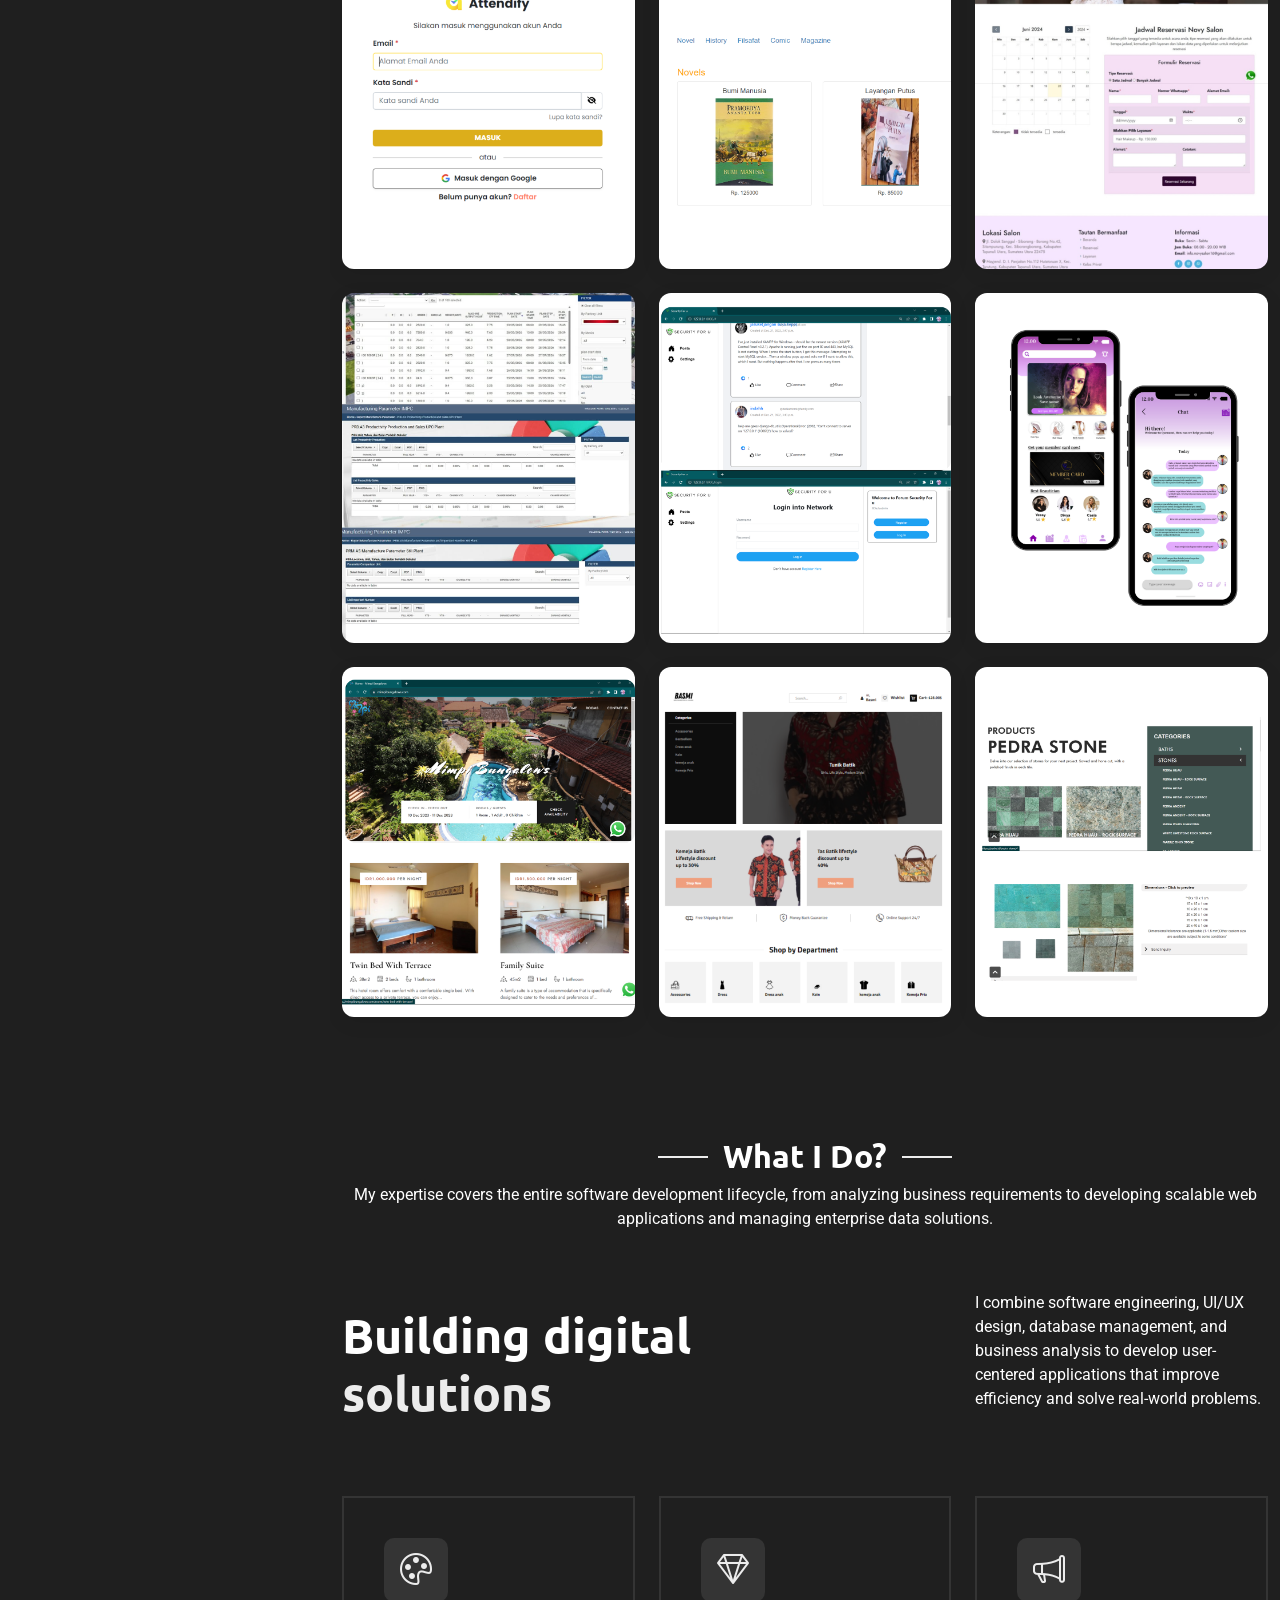
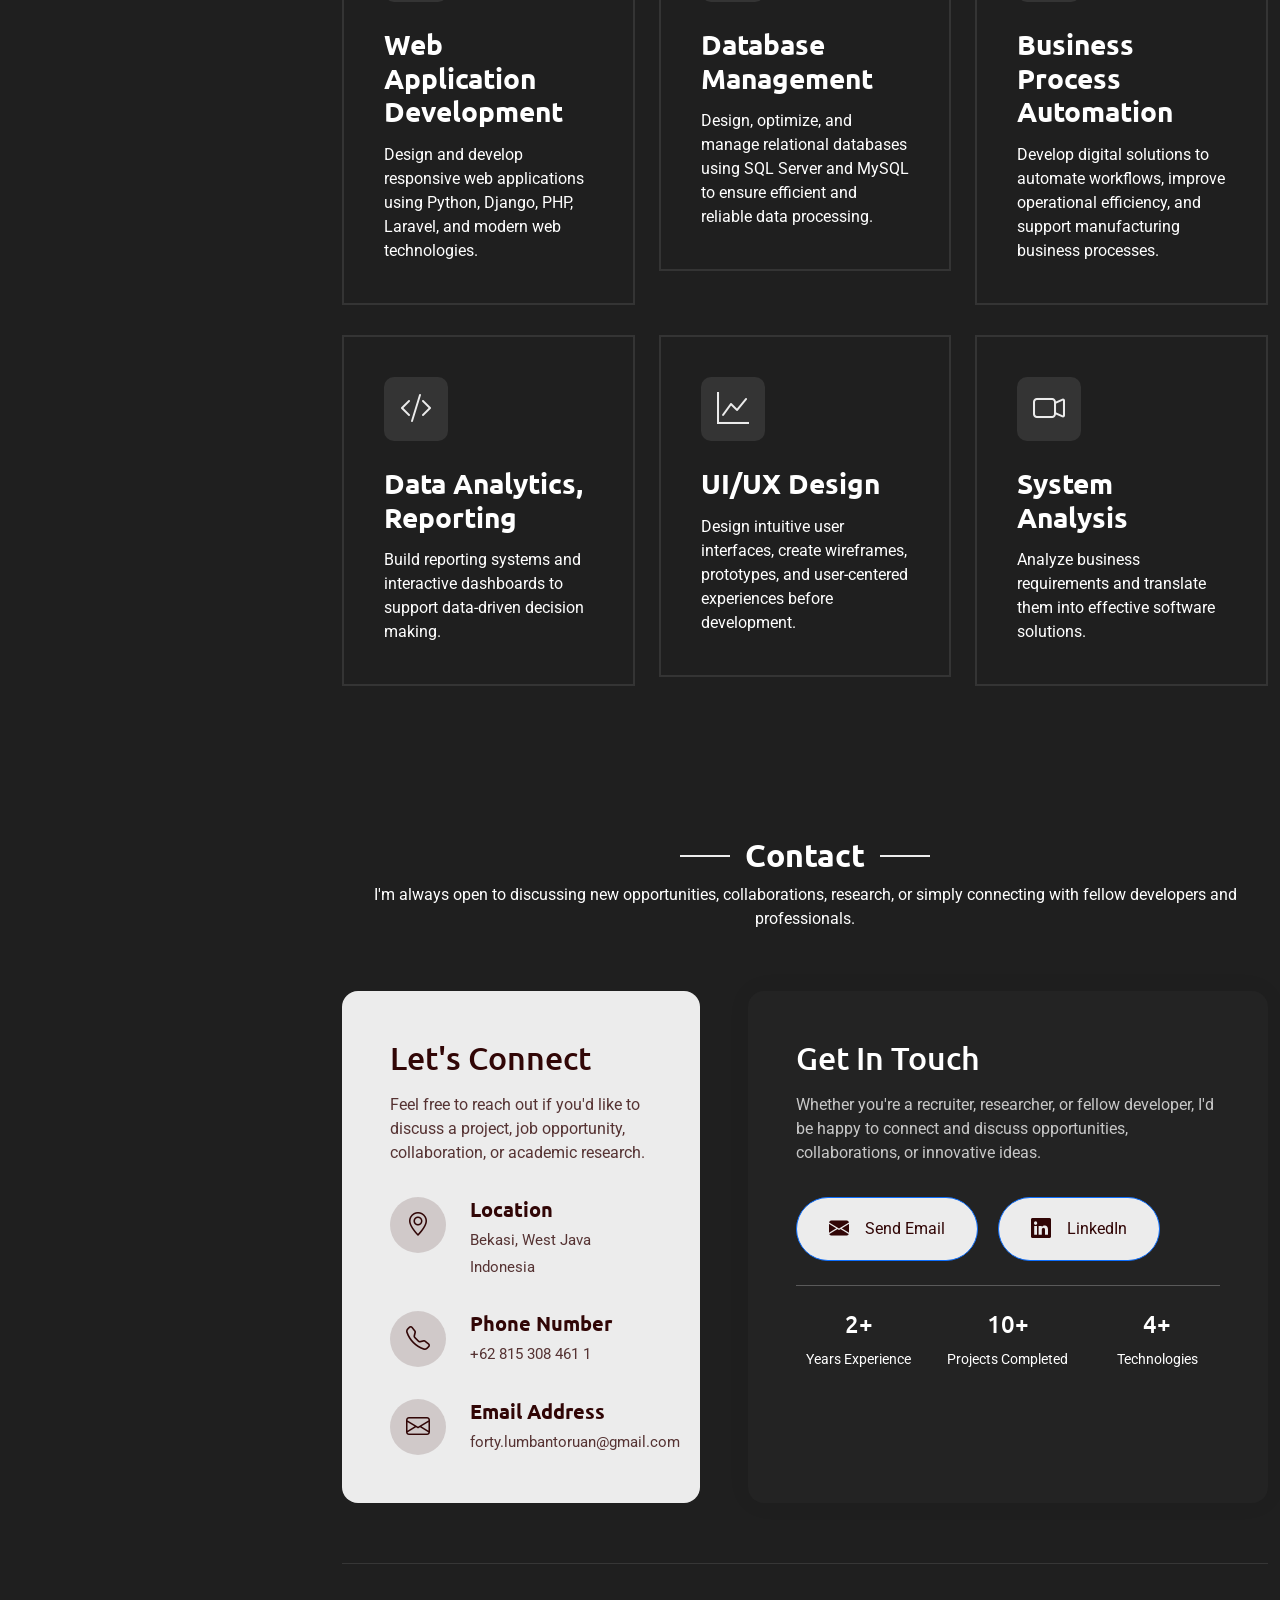
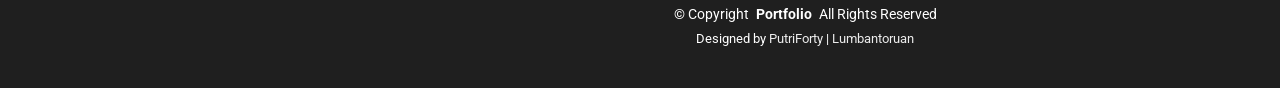
==== commit bfc814d7: "Update index.html" ====
--- a/index.html
+++ b/index.html
@@ -716,6 +716,22 @@
                   </div>
                 </div><!-- End Portfolio Item -->
 
+                <!-- <div class="col-lg-4 col-md-6 portfolio-item isotope-item filter-wordpress">
+                  <div class="portfolio-wrap">
+                    <img src="assets/img/portfolio/potrait/potrait-pedrostone.png" class="img-fluid" alt="Portfolio Image" loading="lazy">
+                    <div class="portfolio-info">
+                      <div class="content">
+                        <span class="category">WordPress Development</span>
+                        <h4>Pedro Stone</h4>
+                        <div class="portfolio-links">
+                          <a href="assets/img/portfolio/potrait/potrait-pedrostone.png" class="glightbox" title="Digital Experience"><i class="bi bi-plus-lg"></i></a>
+                          <a href="portfolio-details.html" title="More Details"><i class="bi bi-arrow-right"></i></a>
+                        </div>
+                      </div>
+                    </div>
+                  </div>
+                </div>
+
                 <div class="col-lg-4 col-md-6 portfolio-item isotope-item filter-wordpress">
                   <div class="portfolio-wrap">
                     <img src="assets/img/portfolio/potrait/potrait-pedrostone.png" class="img-fluid" alt="Portfolio Image" loading="lazy">
@@ -730,23 +746,7 @@
                       </div>
                     </div>
                   </div>
-                </div>
-
-                <div class="col-lg-4 col-md-6 portfolio-item isotope-item filter-wordpress">
-                  <div class="portfolio-wrap">
-                    <img src="assets/img/portfolio/potrait/potrait-pedrostone.png" class="img-fluid" alt="Portfolio Image" loading="lazy">
-                    <div class="portfolio-info">
-                      <div class="content">
-                        <span class="category">WordPress Development</span>
-                        <h4>Pedro Stone</h4>
-                        <div class="portfolio-links">
-                          <a href="assets/img/portfolio/potrait/potrait-pedrostone.png" class="glightbox" title="Digital Experience"><i class="bi bi-plus-lg"></i></a>
-                          <a href="portfolio-details.html" title="More Details"><i class="bi bi-arrow-right"></i></a>
-                        </div>
-                      </div>
-                    </div>
-                  </div>
-                </div>
+                </div> -->
 
               </div><!-- End Portfolio Container -->
             </div>
